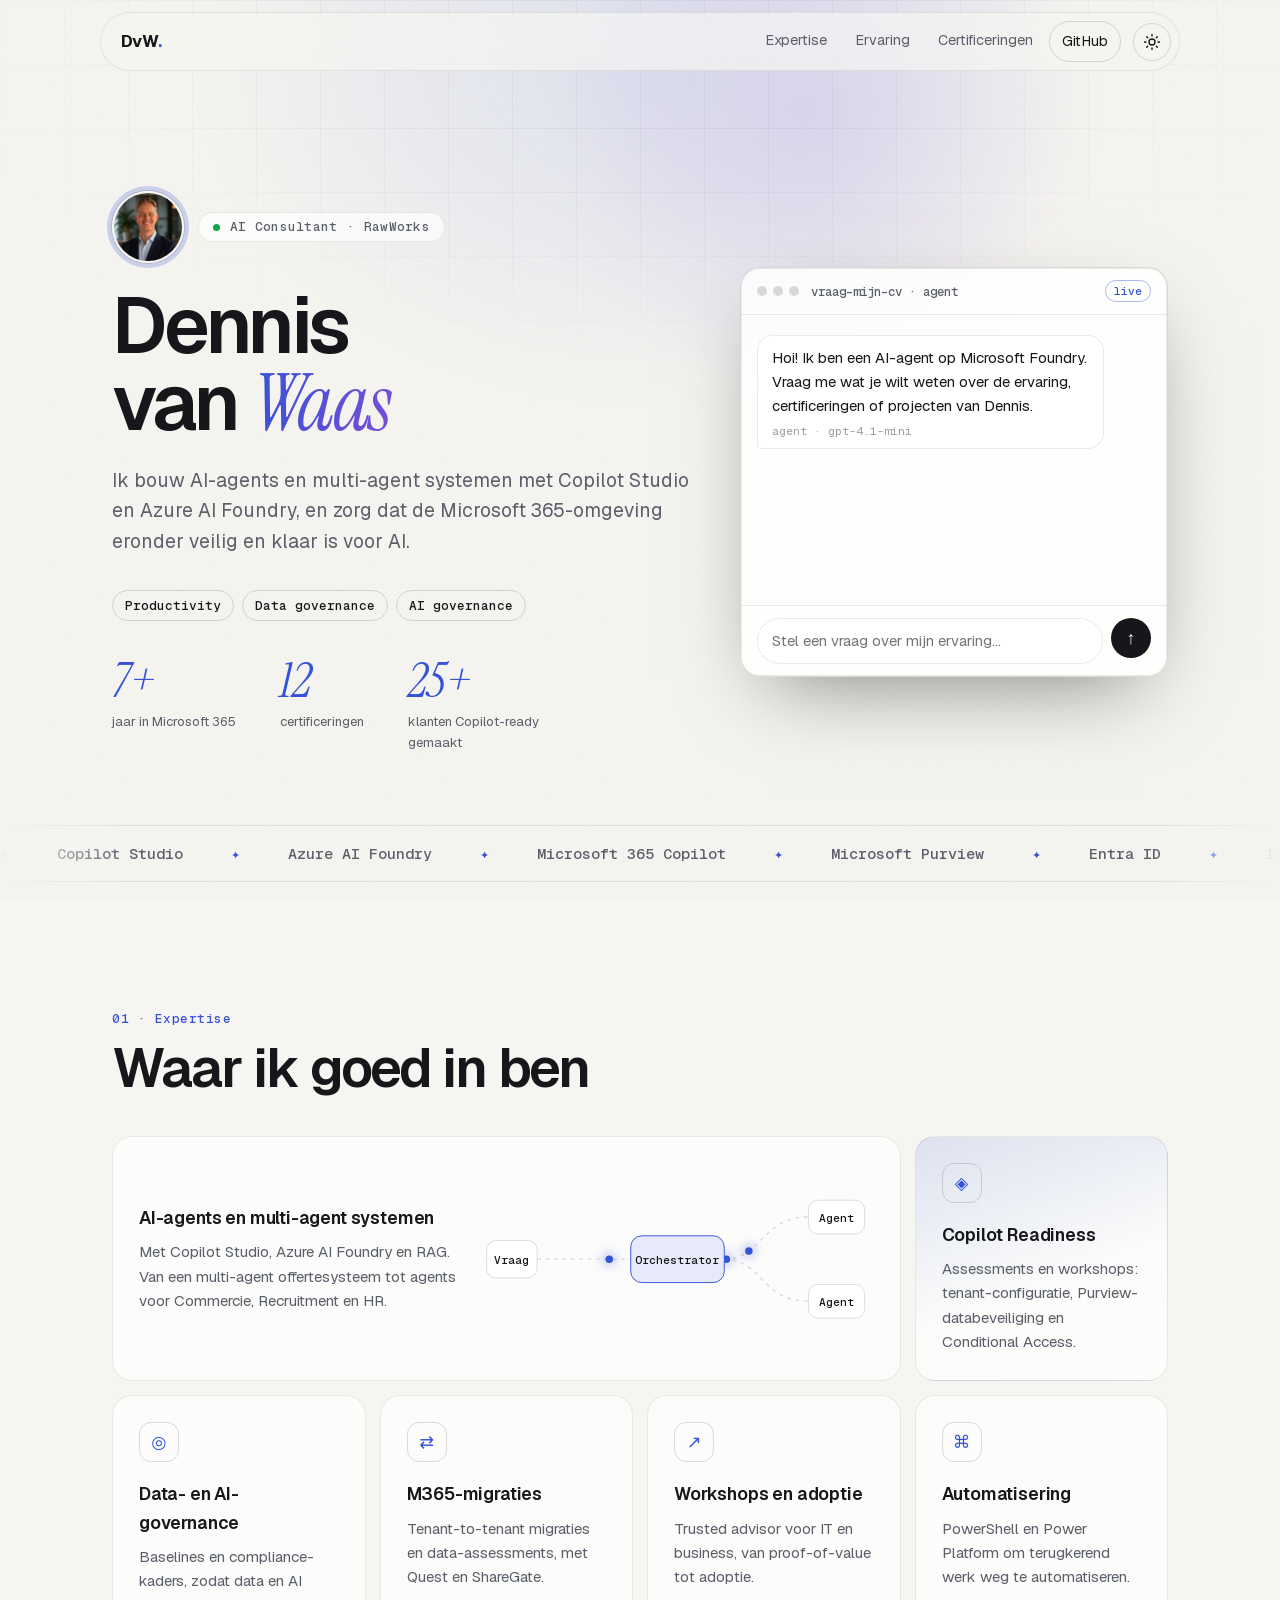
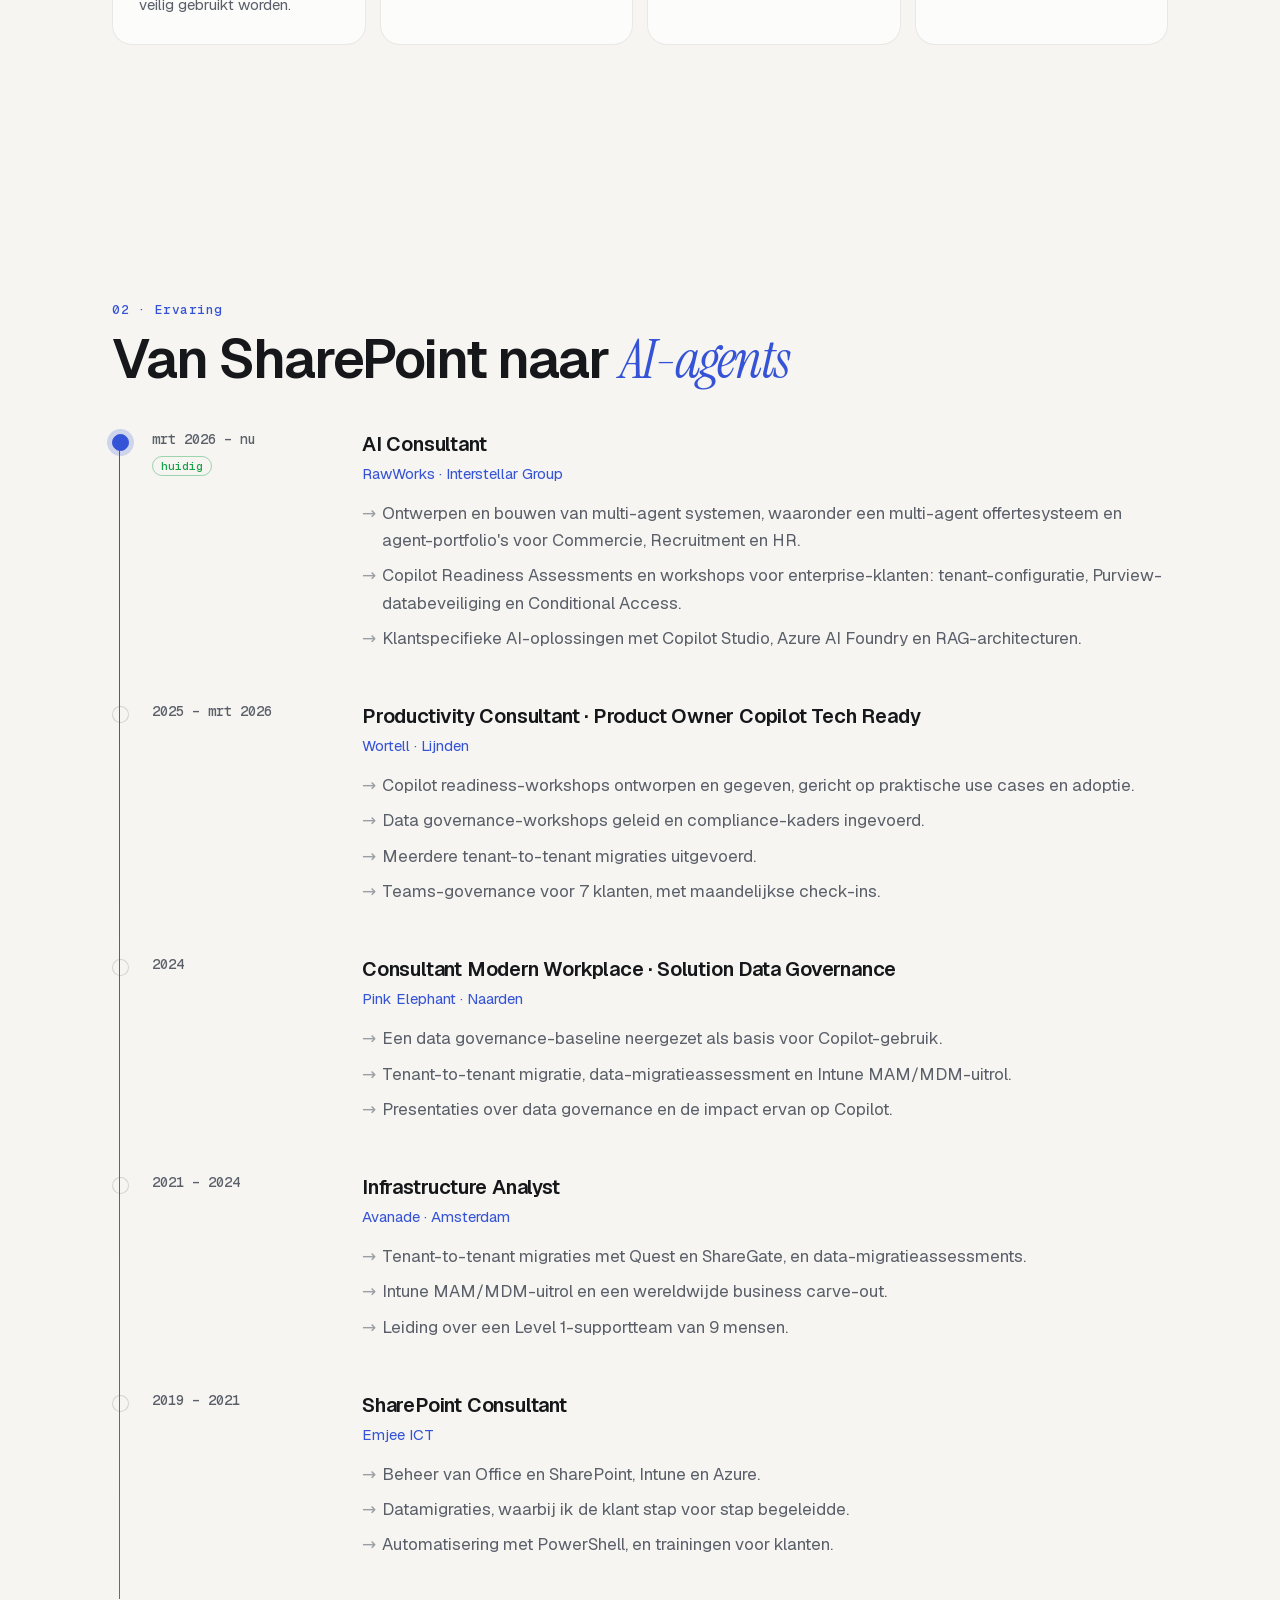
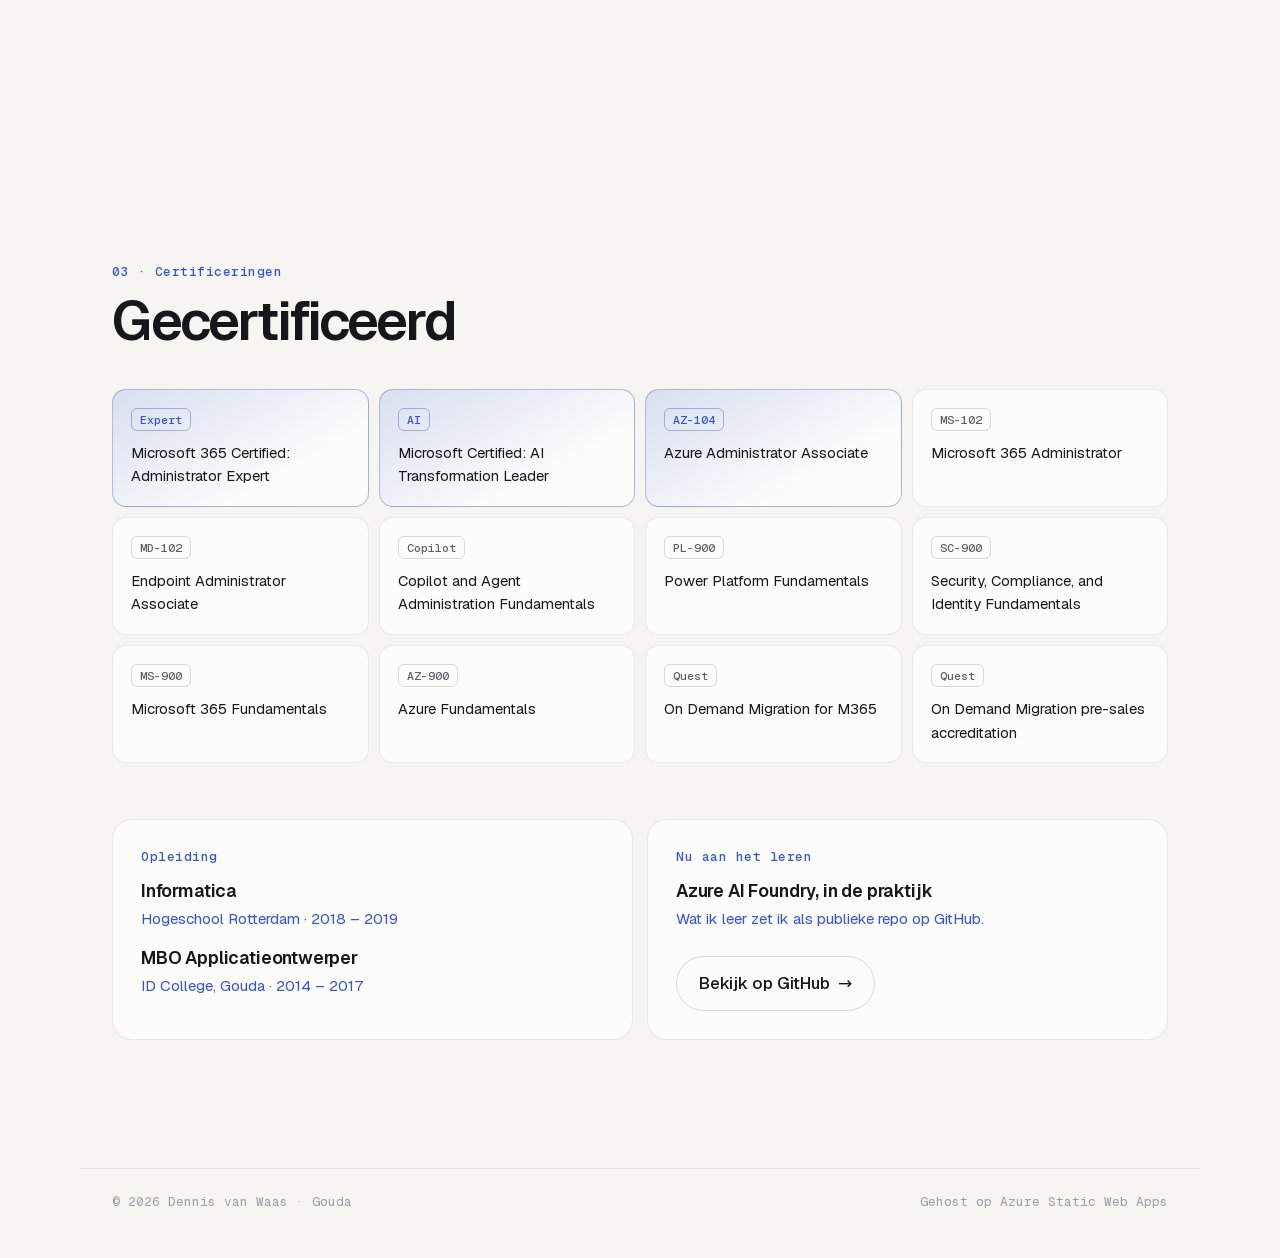
==== src/index.html @ e6e88883 "Live chat met de CV-agent in de hero" ====
<!doctype html>
<html lang="nl">
<head>
  <meta charset="utf-8">
  <meta name="viewport" content="width=device-width, initial-scale=1">
  <title>Dennis van Waas · AI Consultant</title>
  <meta name="description" content="Dennis van Waas, AI Consultant. Copilot Studio, Azure AI Foundry, Microsoft 365, data- en AI-governance.">
  <meta name="theme-color" content="#0b0c0f">
  <link rel="preload" href="fonts/Geist-normal-300-700.woff2" as="font" type="font/woff2" crossorigin>
  <link rel="stylesheet" href="fonts.css">
  <link rel="stylesheet" href="styles.css">
  <script>
    try { const t = localStorage.getItem('theme'); if (t) document.documentElement.dataset.theme = t; } catch (e) {}
  </script>
</head>
<body>
  <div class="bg" aria-hidden="true"><div class="glow"></div><div class="gridlines"></div><div class="noise"></div></div>

  <header class="nav">
    <a class="mark" href="#top" aria-label="Naar boven">DvW<span>.</span></a>
    <nav>
      <a href="#expertise">Expertise</a>
      <a href="#ervaring">Ervaring</a>
      <a href="#certificeringen">Certificeringen</a>
      <a href="https://github.com/Dennisvw85" class="nav-cta">GitHub</a>
    </nav>
    <button class="theme" type="button" aria-label="Wissel licht en donker">
      <svg class="sun" viewBox="0 0 24 24" aria-hidden="true"><circle cx="12" cy="12" r="4"/><path d="M12 2v2M12 20v2M4.9 4.9l1.4 1.4M17.7 17.7l1.4 1.4M2 12h2M20 12h2M4.9 19.1l1.4-1.4M17.7 6.3l1.4-1.4"/></svg>
      <svg class="moon" viewBox="0 0 24 24" aria-hidden="true"><path d="M20 14.5A8 8 0 0 1 9.5 4a8 8 0 1 0 10.5 10.5z"/></svg>
    </button>
  </header>

  <main id="top">
    <!-- HERO -->
    <section class="hero wrap">
      <div class="hero-text">
        <div class="id">
          <img class="avatar" src="foto.jpg" alt="Dennis van Waas" width="72" height="72">
          <p class="eyebrow"><span class="dot"></span> AI Consultant<span class="long"> · RawWorks</span></p>
        </div>
        <h1>Dennis<br>van <em>Waas</em></h1>
        <p class="lead">Ik bouw AI-agents en multi-agent systemen met Copilot Studio en Azure AI Foundry, en zorg dat de Microsoft 365-omgeving eronder veilig en klaar is voor AI.</p>
        <ul class="roles">
          <li>Productivity</li><li>Data governance</li><li>AI governance</li>
        </ul>
        <div class="stats">
          <div><strong>7+</strong><span>jaar in Microsoft 365</span></div>
          <div><strong>12</strong><span>certificeringen</span></div>
          <div><strong>25+</strong><span>klanten Copilot-ready gemaakt</span></div>
        </div>
      </div>

      <div class="chat" aria-label="Voorbeeld van een gesprek met een CV-agent">
        <div class="chat-head">
          <span class="lights"><i></i><i></i><i></i></span>
          <span class="chat-title">vraag-mijn-cv · agent</span>
          <span class="badge">live</span>
        </div>
        <div class="chat-body" id="chat" aria-live="polite"></div>
        <form class="chat-form" id="chat-form" autocomplete="off">
          <input id="chat-input" type="text" maxlength="500" placeholder="Stel een vraag over mijn ervaring…" aria-label="Je vraag" required />
          <button type="submit" aria-label="Verstuur">↑</button>
        </form>
      </div>
    </section>

    <!-- MARQUEE -->
    <div class="marquee" aria-label="Technologie">
      <div class="track">
        <span>Copilot Studio</span><span>Azure AI Foundry</span><span>Microsoft 365 Copilot</span><span>Microsoft Purview</span><span>Entra ID</span><span>Intune</span><span>SharePoint</span><span>Power Platform</span><span>PowerShell</span>
        <span aria-hidden="true">Copilot Studio</span><span aria-hidden="true">Azure AI Foundry</span><span aria-hidden="true">Microsoft 365 Copilot</span><span aria-hidden="true">Microsoft Purview</span><span aria-hidden="true">Entra ID</span><span aria-hidden="true">Intune</span><span aria-hidden="true">SharePoint</span><span aria-hidden="true">Power Platform</span><span aria-hidden="true">PowerShell</span>
      </div>
    </div>

    <!-- EXPERTISE -->
    <section id="expertise" class="wrap section">
      <p class="label reveal">01 · Expertise</p>
      <h2 class="reveal">Waar ik goed in ben</h2>

      <div class="bento">
        <article class="tile t-flow reveal">
          <div class="tile-text">
            <h3>AI-agents en multi-agent systemen</h3>
            <p>Met Copilot Studio, Azure AI Foundry en RAG. Van een multi-agent offertesysteem tot agents voor Commercie, Recruitment en HR.</p>
          </div>
          <svg class="flow" viewBox="0 0 420 150" aria-hidden="true">
            <path class="wire" d="M60 75 H160"/><path class="wire" d="M260 75 C300 75 300 30 350 30"/><path class="wire" d="M260 75 C300 75 300 120 350 120"/>
            <circle class="pulse" r="4"><animateMotion dur="2.4s" repeatCount="indefinite" path="M60 75 H160"/></circle>
            <circle class="pulse" r="4"><animateMotion dur="2.4s" begin="1.2s" repeatCount="indefinite" path="M260 75 C300 75 300 30 350 30"/></circle>
            <circle class="pulse" r="4"><animateMotion dur="2.4s" begin="1.8s" repeatCount="indefinite" path="M260 75 C300 75 300 120 350 120"/></circle>
            <g class="node"><rect x="6" y="55" width="54" height="40" rx="10"/><text x="33" y="80">Vraag</text></g>
            <g class="node main"><rect x="160" y="50" width="100" height="50" rx="12"/><text x="210" y="80">Orchestrator</text></g>
            <g class="node"><rect x="350" y="12" width="60" height="36" rx="10"/><text x="380" y="35">Agent</text></g>
            <g class="node"><rect x="350" y="102" width="60" height="36" rx="10"/><text x="380" y="125">Agent</text></g>
          </svg>
        </article>

        <article class="tile t-foundry reveal">
          <span class="icon" aria-hidden="true">◈</span>
          <h3>Copilot Readiness</h3>
          <p>Assessments en workshops: tenant-configuratie, Purview-databeveiliging en Conditional Access.</p>
        </article>

        <article class="tile reveal">
          <span class="icon" aria-hidden="true">◎</span>
          <h3>Data- en AI-governance</h3>
          <p>Baselines en compliance-kaders, zodat data en AI veilig gebruikt worden.</p>
        </article>

        <article class="tile reveal">
          <span class="icon" aria-hidden="true">⇄</span>
          <h3>M365-migraties</h3>
          <p>Tenant-to-tenant migraties en data-assessments, met Quest en ShareGate.</p>
        </article>

        <article class="tile reveal">
          <span class="icon" aria-hidden="true">↗</span>
          <h3>Workshops en adoptie</h3>
          <p>Trusted advisor voor IT en business, van proof-of-value tot adoptie.</p>
        </article>

        <article class="tile reveal">
          <span class="icon" aria-hidden="true">⌘</span>
          <h3>Automatisering</h3>
          <p>PowerShell en Power Platform om terugkerend werk weg te automatiseren.</p>
        </article>
      </div>
    </section>

    <!-- ERVARING -->
    <section id="ervaring" class="wrap section">
      <p class="label reveal">02 · Ervaring</p>
      <h2 class="reveal">Van SharePoint naar <em>AI-agents</em></h2>

      <ol class="timeline">
        <li class="job reveal">
          <div class="when"><span class="period">mrt 2026 – nu</span><span class="now">huidig</span></div>
          <div class="what">
            <h3>AI Consultant</h3>
            <p class="org">RawWorks · Interstellar Group</p>
            <ul>
              <li>Ontwerpen en bouwen van multi-agent systemen, waaronder een multi-agent offertesysteem en agent-portfolio's voor Commercie, Recruitment en HR.</li>
              <li>Copilot Readiness Assessments en workshops voor enterprise-klanten: tenant-configuratie, Purview-databeveiliging en Conditional Access.</li>
              <li>Klantspecifieke AI-oplossingen met Copilot Studio, Azure AI Foundry en RAG-architecturen.</li>
            </ul>
          </div>
        </li>
        <li class="job reveal">
          <div class="when"><span class="period">2025 – mrt 2026</span></div>
          <div class="what">
            <h3>Productivity Consultant · Product Owner Copilot Tech Ready</h3>
            <p class="org">Wortell · Lijnden</p>
            <ul>
              <li>Copilot readiness-workshops ontworpen en gegeven, gericht op praktische use cases en adoptie.</li>
              <li>Data governance-workshops geleid en compliance-kaders ingevoerd.</li>
              <li>Meerdere tenant-to-tenant migraties uitgevoerd.</li>
              <li>Teams-governance voor 7 klanten, met maandelijkse check-ins.</li>
            </ul>
          </div>
        </li>
        <li class="job reveal">
          <div class="when"><span class="period">2024</span></div>
          <div class="what">
            <h3>Consultant Modern Workplace · Solution Data Governance</h3>
            <p class="org">Pink Elephant · Naarden</p>
            <ul>
              <li>Een data governance-baseline neergezet als basis voor Copilot-gebruik.</li>
              <li>Tenant-to-tenant migratie, data-migratieassessment en Intune MAM/MDM-uitrol.</li>
              <li>Presentaties over data governance en de impact ervan op Copilot.</li>
            </ul>
          </div>
        </li>
        <li class="job reveal">
          <div class="when"><span class="period">2021 – 2024</span></div>
          <div class="what">
            <h3>Infrastructure Analyst</h3>
            <p class="org">Avanade · Amsterdam</p>
            <ul>
              <li>Tenant-to-tenant migraties met Quest en ShareGate, en data-migratieassessments.</li>
              <li>Intune MAM/MDM-uitrol en een wereldwijde business carve-out.</li>
              <li>Leiding over een Level 1-supportteam van 9 mensen.</li>
            </ul>
          </div>
        </li>
        <li class="job reveal">
          <div class="when"><span class="period">2019 – 2021</span></div>
          <div class="what">
            <h3>SharePoint Consultant</h3>
            <p class="org">Emjee ICT</p>
            <ul>
              <li>Beheer van Office en SharePoint, Intune en Azure.</li>
              <li>Datamigraties, waarbij ik de klant stap voor stap begeleidde.</li>
              <li>Automatisering met PowerShell, en trainingen voor klanten.</li>
            </ul>
          </div>
        </li>
      </ol>
    </section>

    <!-- CERTIFICERINGEN + OPLEIDING -->
    <section id="certificeringen" class="wrap section">
      <p class="label reveal">03 · Certificeringen</p>
      <h2 class="reveal">Gecertificeerd</h2>

      <div class="certs">
        <div class="cert featured reveal"><span class="code">Expert</span><span>Microsoft 365 Certified: Administrator Expert</span></div>
        <div class="cert featured reveal"><span class="code">AI</span><span>Microsoft Certified: AI Transformation Leader</span></div>
        <div class="cert featured reveal"><span class="code">AZ-104</span><span>Azure Administrator Associate</span></div>
        <div class="cert reveal"><span class="code">MS-102</span><span>Microsoft 365 Administrator</span></div>
        <div class="cert reveal"><span class="code">MD-102</span><span>Endpoint Administrator Associate</span></div>
        <div class="cert reveal"><span class="code">Copilot</span><span>Copilot and Agent Administration Fundamentals</span></div>
        <div class="cert reveal"><span class="code">PL-900</span><span>Power Platform Fundamentals</span></div>
        <div class="cert reveal"><span class="code">SC-900</span><span>Security, Compliance, and Identity Fundamentals</span></div>
        <div class="cert reveal"><span class="code">MS-900</span><span>Microsoft 365 Fundamentals</span></div>
        <div class="cert reveal"><span class="code">AZ-900</span><span>Azure Fundamentals</span></div>
        <div class="cert reveal"><span class="code">Quest</span><span>On Demand Migration for M365</span></div>
        <div class="cert reveal"><span class="code">Quest</span><span>On Demand Migration pre-sales accreditation</span></div>
      </div>

      <div class="edu">
        <div class="reveal">
          <p class="label">Opleiding</p>
          <h3>Informatica</h3>
          <p class="org">Hogeschool Rotterdam · 2018 – 2019</p>
          <h3>MBO Applicatieontwerper</h3>
          <p class="org">ID College, Gouda · 2014 – 2017</p>
        </div>
        <div class="reveal">
          <p class="label">Nu aan het leren</p>
          <h3>Azure AI Foundry, in de praktijk</h3>
          <p class="org">Wat ik leer zet ik als publieke repo op GitHub.</p>
          <a class="btn ghost" href="https://github.com/Dennisvw85">Bekijk op GitHub <span aria-hidden="true">→</span></a>
        </div>
      </div>
    </section>
  </main>

  <footer class="wrap footer">
    <span>© <span id="year">2026</span> Dennis van Waas · Gouda</span>
    <span>Gehost op Azure Static Web Apps</span>
  </footer>

  <script src="main.js" defer></script>
</body>
</html>
---- src/fonts.css ----
/* Zelf gehoste fonts (Google Fonts, SIL OFL), alleen de latin-subset. */
@font-face {
  font-family: 'Geist';
  font-style: normal;
  font-weight: 300 700;
  font-display: swap;
  src: url(fonts/Geist-normal-300-700.woff2) format('woff2');
  unicode-range: U+0000-00FF, U+0131, U+0152-0153, U+02BB-02BC, U+02C6, U+02DA, U+02DC, U+0304, U+0308, U+0329, U+2000-206F, U+20AC, U+2122, U+2191, U+2193, U+2212, U+2215, U+FEFF, U+FFFD;
}
@font-face {
  font-family: 'Geist Mono';
  font-style: normal;
  font-weight: 400 500;
  font-display: swap;
  src: url(fonts/GeistMono-normal-400-500.woff2) format('woff2');
  unicode-range: U+0000-00FF, U+0131, U+0152-0153, U+02BB-02BC, U+02C6, U+02DA, U+02DC, U+0304, U+0308, U+0329, U+2000-206F, U+20AC, U+2122, U+2191, U+2193, U+2212, U+2215, U+FEFF, U+FFFD;
}
@font-face {
  font-family: 'Instrument Serif';
  font-style: italic;
  font-weight: 400;
  font-display: swap;
  src: url(fonts/InstrumentSerif-italic-400.woff2) format('woff2');
  unicode-range: U+0000-00FF, U+0131, U+0152-0153, U+02BB-02BC, U+02C6, U+02DA, U+02DC, U+0304, U+0308, U+0329, U+2000-206F, U+20AC, U+2122, U+2191, U+2193, U+2212, U+2215, U+FEFF, U+FFFD;
}
@font-face {
  font-family: 'Instrument Serif';
  font-style: normal;
  font-weight: 400;
  font-display: swap;
  src: url(fonts/InstrumentSerif-normal-400.woff2) format('woff2');
  unicode-range: U+0000-00FF, U+0131, U+0152-0153, U+02BB-02BC, U+02C6, U+02DA, U+02DC, U+0304, U+0308, U+0329, U+2000-206F, U+20AC, U+2122, U+2191, U+2193, U+2212, U+2215, U+FEFF, U+FFFD;
}
---- src/styles.css ----
/* ---------- Tokens ---------- */
:root {
  --bg: #0b0c0f;
  --bg-2: #111318;
  --fg: #eef0f3;
  --muted: #9aa0ab;
  --faint: #5d636e;
  --line: rgba(255, 255, 255, .08);
  --line-2: rgba(255, 255, 255, .14);
  --card: rgba(255, 255, 255, .03);
  --accent: #7c9cff;
  --accent-2: #b48cff;
  --accent-ink: #0b0c0f;
  --glow: rgba(124, 156, 255, .18);
  --live: #4ade80;
  --radius: 20px;
  --serif: "Instrument Serif", Georgia, serif;
  --sans: "Geist", system-ui, -apple-system, "Segoe UI", sans-serif;
  --mono: "Geist Mono", ui-monospace, monospace;
  color-scheme: dark;
}
:root[data-theme="light"] {
  --bg: #f6f5f1;
  --bg-2: #ffffff;
  --fg: #16171a;
  --muted: #5a5f69;
  --faint: #9a9ea6;
  --line: rgba(0, 0, 0, .08);
  --line-2: rgba(0, 0, 0, .14);
  --card: rgba(255, 255, 255, .7);
  --accent: #3553d6;
  --accent-2: #7b4dd8;
  --accent-ink: #ffffff;
  --glow: rgba(53, 83, 214, .12);
  --live: #16a34a;
  color-scheme: light;
}
@media (prefers-color-scheme: light) {
  :root:not([data-theme="dark"]) {
    --bg: #f6f5f1; --bg-2: #ffffff; --fg: #16171a; --muted: #5a5f69; --faint: #9a9ea6;
    --line: rgba(0,0,0,.08); --line-2: rgba(0,0,0,.14); --card: rgba(255,255,255,.7);
    --accent: #3553d6; --accent-2: #7b4dd8; --accent-ink: #ffffff; --glow: rgba(53,83,214,.12);
    --live: #16a34a; color-scheme: light;
  }
}

/* ---------- Base ---------- */
* { box-sizing: border-box; }
html { scroll-behavior: smooth; scroll-padding-top: 90px; }
body {
  margin: 0;
  background: var(--bg);
  color: var(--fg);
  font: 400 17px/1.6 var(--sans);
  -webkit-font-smoothing: antialiased;
  overflow-x: hidden;
}
a { color: inherit; }
em { font-family: var(--serif); font-style: italic; font-weight: 400; color: var(--accent); }
.wrap { width: 100%; max-width: 1120px; margin: 0 auto; padding: 0 16px; }
@media (min-width: 720px) { .wrap { padding: 0 32px; } }
::selection { background: var(--accent); color: var(--accent-ink); }
:focus-visible { outline: 2px solid var(--accent); outline-offset: 3px; border-radius: 6px; }

/* ---------- Background ---------- */
.bg { position: fixed; inset: 0; z-index: -1; pointer-events: none; }
.glow {
  position: absolute; width: 900px; height: 700px; left: 50%; top: -300px; translate: -50% 0;
  background: radial-gradient(closest-side, var(--glow), transparent),
              radial-gradient(closest-side at 70% 60%, color-mix(in srgb, var(--accent-2) 14%, transparent), transparent);
  filter: blur(20px);
}
.gridlines {
  position: absolute; inset: 0;
  background-image: linear-gradient(var(--line) 1px, transparent 1px), linear-gradient(90deg, var(--line) 1px, transparent 1px);
  background-size: 64px 64px;
  mask-image: radial-gradient(ellipse 80% 55% at 50% 0%, #000 30%, transparent 75%);
  opacity: .55;
}
.noise {
  position: absolute; inset: 0; opacity: .05; mix-blend-mode: overlay;
  background-image: url("data:image/svg+xml,%3Csvg xmlns='http://www.w3.org/2000/svg' width='160' height='160'%3E%3Cfilter id='n'%3E%3CfeTurbulence type='fractalNoise' baseFrequency='.85' numOctaves='3' stitchTiles='stitch'/%3E%3C/filter%3E%3Crect width='100%25' height='100%25' filter='url(%23n)'/%3E%3C/svg%3E");
}

/* ---------- Nav ---------- */
.nav {
  position: sticky; top: 12px; z-index: 10;
  display: flex; align-items: center; gap: 12px;
  width: calc(100% - 32px); max-width: 1080px; margin: 12px auto 0;
  padding: 8px 8px 8px 20px;
  border: 1px solid var(--line); border-radius: 999px;
  background: color-mix(in srgb, var(--bg) 70%, transparent);
  backdrop-filter: blur(14px) saturate(140%); -webkit-backdrop-filter: blur(14px) saturate(140%);
}
.mark { font-weight: 700; letter-spacing: -.03em; text-decoration: none; font-size: 1.05rem; }
.mark span { color: var(--accent); }
.nav nav { display: flex; gap: 4px; margin-left: auto; }
.nav nav a { text-decoration: none; font-size: .9rem; color: var(--muted); padding: 8px 12px; border-radius: 999px; transition: color .2s, background .2s; }
.nav nav a:hover { color: var(--fg); background: var(--card); }
.nav nav .nav-cta { color: var(--fg); border: 1px solid var(--line-2); }
.theme {
  display: grid; place-items: center; width: 38px; height: 38px; border-radius: 50%;
  border: 1px solid var(--line-2); background: transparent; color: var(--fg); cursor: pointer;
}
.theme svg { width: 18px; height: 18px; fill: none; stroke: currentColor; stroke-width: 1.8; stroke-linecap: round; }
.theme .sun { display: none; }
:root[data-theme="light"] .theme .sun { display: block; }
:root[data-theme="light"] .theme .moon { display: none; }
@media (prefers-color-scheme: light) {
  :root:not([data-theme="dark"]) .theme .sun { display: block; }
  :root:not([data-theme="dark"]) .theme .moon { display: none; }
}
@media (max-width: 640px) {
  .nav nav a:not(.nav-cta) { display: none; }
}

/* ---------- Hero ---------- */
.hero {
  display: grid; gap: 48px; align-items: center;
  padding-top: clamp(56px, 10vw, 120px); padding-bottom: 72px;
}
@media (min-width: 960px) { .hero { grid-template-columns: 1.15fr .85fr; } }
.eyebrow {
  display: inline-flex; align-items: center; gap: 10px; margin: 0 0 24px;
  font: 500 .8rem/1 var(--mono); color: var(--muted); letter-spacing: .02em;
  padding: 8px 14px; border: 1px solid var(--line); border-radius: 999px; background: var(--card);
  max-width: 100%;
}
@media (max-width: 480px) { .eyebrow .long { display: none; } }
.dot { width: 7px; height: 7px; border-radius: 50%; background: var(--live); box-shadow: 0 0 0 0 var(--live); animation: ping 2s infinite; }
@keyframes ping { 70% { box-shadow: 0 0 0 7px transparent; } 100% { box-shadow: 0 0 0 0 transparent; } }
h1 {
  font-size: clamp(2.4rem, 6.4vw, 4.9rem); line-height: .98; letter-spacing: -.045em;
  font-weight: 600; margin: 0 0 24px;
}
.nowrap { white-space: nowrap; }
h1 em { letter-spacing: -.02em; padding-right: .05em;
  background: linear-gradient(100deg, var(--accent), var(--accent-2)); -webkit-background-clip: text; background-clip: text; color: transparent; }
.lead { font-size: clamp(1.05rem, 1.6vw, 1.2rem); color: var(--muted); max-width: 46ch; margin: 0 0 32px; }
.ctas { display: flex; flex-wrap: wrap; gap: 12px; }
.btn {
  display: inline-flex; align-items: center; gap: 8px; padding: 13px 22px; border-radius: 999px;
  font-weight: 500; text-decoration: none; transition: transform .2s, background .2s, border-color .2s;
}
.btn span { transition: transform .2s; }
.btn:hover span { transform: translateX(3px); }
.btn.primary { background: var(--fg); color: var(--bg); }
.btn.primary:hover { transform: translateY(-1px); }
.btn.ghost { border: 1px solid var(--line-2); }
.btn.ghost:hover { border-color: var(--fg); }
.btn.big { padding: 16px 28px; font-size: 1.05rem; }

/* Chat mock */
.chat {
  border: 1px solid var(--line-2); border-radius: var(--radius); overflow: hidden;
  background: color-mix(in srgb, var(--bg-2) 85%, transparent);
  box-shadow: 0 30px 80px -30px rgba(0,0,0,.5), 0 0 0 1px var(--line) inset;
  backdrop-filter: blur(10px);
}
.chat-head { display: flex; align-items: center; gap: 12px; padding: 12px 16px; border-bottom: 1px solid var(--line); }
.lights { display: flex; gap: 6px; }
.lights i { width: 10px; height: 10px; border-radius: 50%; background: var(--line-2); }
.chat-title { font: 500 .78rem var(--mono); color: var(--muted); }
.badge { margin-left: auto; font: 500 .7rem var(--mono); color: var(--accent); border: 1px solid color-mix(in srgb, var(--accent) 40%, transparent); padding: 3px 8px; border-radius: 999px; }
.chat-body { padding: 20px 16px; min-height: 290px; display: flex; flex-direction: column; gap: 12px; font-size: .93rem; }
.msg { max-width: 88%; padding: 10px 14px; border-radius: 16px; animation: pop .35s ease both; }
.msg.user { align-self: flex-end; background: var(--fg); color: var(--bg); border-bottom-right-radius: 4px; }
.msg.bot { align-self: flex-start; background: var(--card); border: 1px solid var(--line); border-bottom-left-radius: 4px; }
.msg.bot .src { display: block; margin-top: 6px; font: 400 .72rem var(--mono); color: var(--faint); }
.chat-body { max-height: 420px; overflow-y: auto; }
.msg { white-space: pre-wrap; }
.chat-form { display: flex; gap: 8px; padding: 12px 16px; border-top: 1px solid var(--line); }
.chat-form input { flex: 1; min-width: 0; padding: 10px 14px; border-radius: 999px; border: 1px solid var(--line); background: var(--card); color: var(--fg); font: inherit; font-size: .93rem; }
.chat-form input:focus { outline: 2px solid var(--fg); outline-offset: 1px; }
.chat-form button { width: 40px; height: 40px; border-radius: 50%; border: 0; background: var(--fg); color: var(--bg); font-size: 1.1rem; cursor: pointer; }
.chat-form button:disabled, .chat-form input:disabled { opacity: .5; }
.typing { display: inline-flex; gap: 4px; }
.typing i { width: 6px; height: 6px; border-radius: 50%; background: var(--muted); animation: blink 1s infinite; }
.typing i:nth-child(2) { animation-delay: .15s; } .typing i:nth-child(3) { animation-delay: .3s; }
@keyframes blink { 50% { opacity: .25; } }
@keyframes pop { from { opacity: 0; transform: translateY(6px) scale(.98); } }

/* ---------- Marquee ---------- */
.marquee {
  border-block: 1px solid var(--line); overflow: hidden; padding: 18px 0;
  mask-image: linear-gradient(90deg, transparent, #000 10%, #000 90%, transparent);
}
.track { display: flex; gap: 48px; width: max-content; animation: scroll 40s linear infinite; }
.track span { font: 500 .95rem var(--mono); color: var(--muted); white-space: nowrap; }
.track span::before { content: "✦"; color: var(--accent); margin-right: 48px; font-size: .7rem; }
@keyframes scroll { to { transform: translateX(-50%); } }

/* ---------- Sections ---------- */
.section { padding-block: clamp(72px, 11vw, 128px); }
.label { font: 500 .8rem var(--mono); color: var(--accent); margin: 0 0 12px; letter-spacing: .04em; }
h2 { font-size: clamp(2rem, 4.8vw, 3.4rem); line-height: 1.05; letter-spacing: -.035em; font-weight: 600; margin: 0 0 40px; }
h3 { font-size: 1.1rem; letter-spacing: -.01em; margin: 0 0 8px; font-weight: 600; }
.sub { color: var(--muted); margin: -24px 0 40px; max-width: 52ch; }

/* ---------- Bento ---------- */
.bento { display: grid; gap: 14px; grid-template-columns: 1fr; }
@media (min-width: 720px) {
  .bento { grid-template-columns: repeat(2, 1fr); }
  .t-flow { grid-column: span 2; }
}
@media (min-width: 1000px) {
  .bento { grid-template-columns: repeat(4, 1fr); grid-auto-rows: minmax(190px, auto); }
  .t-flow { grid-column: span 3; }
}
.tile {
  position: relative; overflow: hidden;
  padding: 26px; border-radius: var(--radius);
  border: 1px solid var(--line); background: var(--card);
  transition: border-color .3s, transform .3s;
}
.tile::before {
  content: ""; position: absolute; inset: 0; pointer-events: none; opacity: 0; transition: opacity .3s;
  background: radial-gradient(360px circle at var(--mx, 50%) var(--my, 50%), var(--glow), transparent 60%);
}
.tile:hover { border-color: var(--line-2); }
.tile:hover::before { opacity: 1; }
.tile p { margin: 0; color: var(--muted); font-size: .95rem; }
.icon { display: inline-grid; place-items: center; width: 40px; height: 40px; margin-bottom: 18px; border-radius: 12px; border: 1px solid var(--line-2); color: var(--accent); font-size: 1.1rem; }
.t-foundry { background: linear-gradient(160deg, color-mix(in srgb, var(--accent) 12%, transparent), var(--card) 60%); }
.t-flow { display: grid; gap: 20px; align-items: center; }
@media (min-width: 720px) { .t-flow { grid-template-columns: .9fr 1.1fr; } }
.flow { width: 100%; height: auto; }
.flow .wire { fill: none; stroke: var(--line-2); stroke-width: 1.5; stroke-dasharray: 4 5; }
.flow .pulse { fill: var(--accent); filter: drop-shadow(0 0 6px var(--accent)); }
.flow .node rect { fill: var(--bg-2); stroke: var(--line-2); }
.flow .node.main rect { stroke: var(--accent); fill: color-mix(in srgb, var(--accent) 12%, var(--bg-2)); }
.flow .node text { fill: var(--fg); font: 500 12px var(--mono); text-anchor: middle; }

/* ---------- Steps ---------- */
.steps { list-style: none; margin: 0; padding: 0; display: grid; gap: 0; counter-reset: s; }
.steps li {
  display: grid; grid-template-columns: 72px 1fr; gap: 16px; padding: 28px 0;
  border-top: 1px solid var(--line);
}
.steps li:last-child { border-bottom: 1px solid var(--line); }
@media (min-width: 720px) { .steps li { grid-template-columns: 140px 1fr 1fr; } .steps li div { display: contents; } }
.num { font: 400 clamp(2rem, 4vw, 2.8rem)/1 var(--serif); font-style: italic; color: var(--accent); }
.steps h3 { font-size: 1.3rem; margin-top: 4px; }
.steps p { margin: 0; color: var(--muted); }

/* ---------- Projects ---------- */
.projects { display: grid; gap: 14px; grid-template-columns: repeat(auto-fit, minmax(260px, 1fr)); }
.project {
  display: flex; flex-direction: column; gap: 6px; padding: 24px; border-radius: var(--radius);
  border: 1px solid var(--line); background: var(--card); text-decoration: none;
  transition: transform .3s, border-color .3s;
}
.project:hover { transform: translateY(-3px); border-color: var(--line-2); }
.project h3 { font-family: var(--mono); font-size: 1rem; font-weight: 500; }
.project p { margin: 0 0 12px; color: var(--muted); font-size: .95rem; flex: 1; }
.tags { font: 400 .78rem var(--mono); color: var(--faint); }
.status { align-self: flex-start; font: 500 .7rem var(--mono); padding: 3px 9px; border-radius: 999px; margin-bottom: 10px; border: 1px solid var(--line-2); color: var(--muted); }
.status.live { color: var(--live); border-color: color-mix(in srgb, var(--live) 40%, transparent); }

/* ---------- Contact ---------- */
.contact {
  text-align: center; margin-block: 40px 80px; border-radius: 32px; border: 1px solid var(--line);
  background:
    radial-gradient(600px 240px at 50% 0%, var(--glow), transparent 70%),
    var(--card);
  padding-inline: 24px;
}
.contact h2 { margin-bottom: 12px; }
.contact p { color: var(--muted); margin: 0 0 32px; }

/* ---------- Footer ---------- */
.footer { display: flex; flex-wrap: wrap; justify-content: space-between; gap: 8px; padding-block: 24px 48px; color: var(--faint); font: 400 .8rem var(--mono); border-top: 1px solid var(--line); }

/* ---------- Scroll-driven reveal (progressive enhancement) ---------- */
@supports (animation-timeline: view()) {
  @media (prefers-reduced-motion: no-preference) {
    .reveal {
      animation: reveal linear both;
      animation-timeline: view();
      animation-range: entry 0% entry 55%;
    }
    @keyframes reveal { from { opacity: 0; transform: translateY(28px); filter: blur(4px); } }
  }
}

/* ---------- Theme switch transition ---------- */
::view-transition-old(root), ::view-transition-new(root) { animation: none; mix-blend-mode: normal; }
::view-transition-new(root) { clip-path: circle(0 at var(--vx, 100%) var(--vy, 0)); animation: wipe .6s ease-out forwards; }
@keyframes wipe { to { clip-path: circle(150% at var(--vx, 100%) var(--vy, 0)); } }

/* ---------- Reduced motion ---------- */
@media (prefers-reduced-motion: reduce) {
  *, *::before, *::after { animation-duration: .01ms !important; animation-iteration-count: 1 !important; transition: none !important; scroll-behavior: auto !important; }
  .track { animation: none; }
}

/* ---------- CV: hero ---------- */
.id { display: flex; align-items: center; gap: 14px; margin-bottom: 24px; flex-wrap: wrap; }
.id .eyebrow { margin: 0; }
.avatar {
  width: 72px; height: 72px; border-radius: 50%; object-fit: cover;
  border: 2px solid var(--bg); box-shadow: 0 0 0 1px var(--line-2), 0 0 0 5px color-mix(in srgb, var(--accent) 22%, transparent);
}
.roles { list-style: none; display: flex; flex-wrap: wrap; gap: 8px; padding: 0; margin: 0 0 36px; }
.roles li { font: 500 .8rem var(--mono); color: var(--fg); padding: 6px 12px; border-radius: 999px; border: 1px solid var(--line-2); }
.stats { display: grid; grid-template-columns: repeat(3, auto); justify-content: start; gap: 12px clamp(20px, 4vw, 44px); }
.stats div { display: flex; flex-direction: column; }
.stats strong { font: 400 clamp(2.2rem, 4.5vw, 3rem)/1 var(--serif); font-style: italic; color: var(--accent); }
.stats span { font-size: .82rem; color: var(--muted); margin-top: 6px; max-width: 16ch; }
@media (max-width: 480px) { .stats { grid-template-columns: repeat(3, 1fr); } }

/* ---------- CV: timeline ---------- */
.timeline { list-style: none; margin: 0; padding: 0; position: relative; }
.timeline::before {
  content: ""; position: absolute; left: 7px; top: 8px; bottom: 8px; width: 1px; background: var(--line-2);
}
@supports (animation-timeline: view()) {
  @media (prefers-reduced-motion: no-preference) {
    .timeline::after {
      content: ""; position: absolute; left: 7px; top: 8px; bottom: 8px; width: 1px;
      background: linear-gradient(var(--accent), var(--accent-2)); transform-origin: top;
      animation: grow linear both; animation-timeline: view(); animation-range: entry 20% cover 70%;
    }
    @keyframes grow { from { transform: scaleY(0); } }
  }
}
.job { position: relative; display: grid; gap: 8px 40px; padding: 0 0 48px 40px; }
.job::before {
  content: ""; position: absolute; left: 0; top: 6px; width: 15px; height: 15px; border-radius: 50%;
  background: var(--bg); border: 1px solid var(--line-2); z-index: 1;
}
.job:first-child::before { border-color: var(--accent); background: var(--accent); box-shadow: 0 0 0 5px color-mix(in srgb, var(--accent) 20%, transparent); }
@media (min-width: 820px) { .job { grid-template-columns: 170px 1fr; } }
.when { display: flex; flex-direction: column; gap: 8px; align-items: flex-start; }
.period { font: 500 .85rem var(--mono); color: var(--muted); padding-top: 2px; }
.now { font: 500 .7rem var(--mono); color: var(--live); border: 1px solid color-mix(in srgb, var(--live) 40%, transparent); padding: 2px 8px; border-radius: 999px; }
.what h3 { font-size: 1.25rem; margin: 0 0 2px; }
.org { color: var(--accent); font-size: .95rem; margin: 0 0 14px; }
.what ul { margin: 0; padding: 0; list-style: none; display: grid; gap: 8px; }
.what li { position: relative; padding-left: 20px; color: var(--muted); }
.what li::before { content: "→"; position: absolute; left: 0; color: var(--faint); }

/* ---------- CV: certs + education ---------- */
.certs { display: grid; gap: 10px; grid-template-columns: repeat(auto-fill, minmax(250px, 1fr)); }
.cert {
  display: flex; flex-direction: column; gap: 10px; padding: 18px; border-radius: 14px;
  border: 1px solid var(--line); background: var(--card); font-size: .92rem; transition: border-color .3s, transform .3s;
}
.cert:hover { border-color: var(--line-2); transform: translateY(-2px); }
.cert .code { align-self: flex-start; font: 500 .72rem var(--mono); color: var(--muted); border: 1px solid var(--line-2); padding: 3px 8px; border-radius: 6px; }
.cert.featured { background: linear-gradient(150deg, color-mix(in srgb, var(--accent) 14%, transparent), var(--card) 70%); border-color: color-mix(in srgb, var(--accent) 30%, var(--line)); }
.cert.featured .code { color: var(--accent); border-color: color-mix(in srgb, var(--accent) 40%, transparent); }
.edu { display: grid; gap: 14px; margin-top: 56px; }
@media (min-width: 820px) { .edu { grid-template-columns: 1fr 1fr; } }
.edu > div { padding: 28px; border-radius: var(--radius); border: 1px solid var(--line); background: var(--card); }
.edu h3 { margin: 12px 0 2px; }
.edu .org { margin-bottom: 8px; }
.edu .btn { margin-top: 16px; }
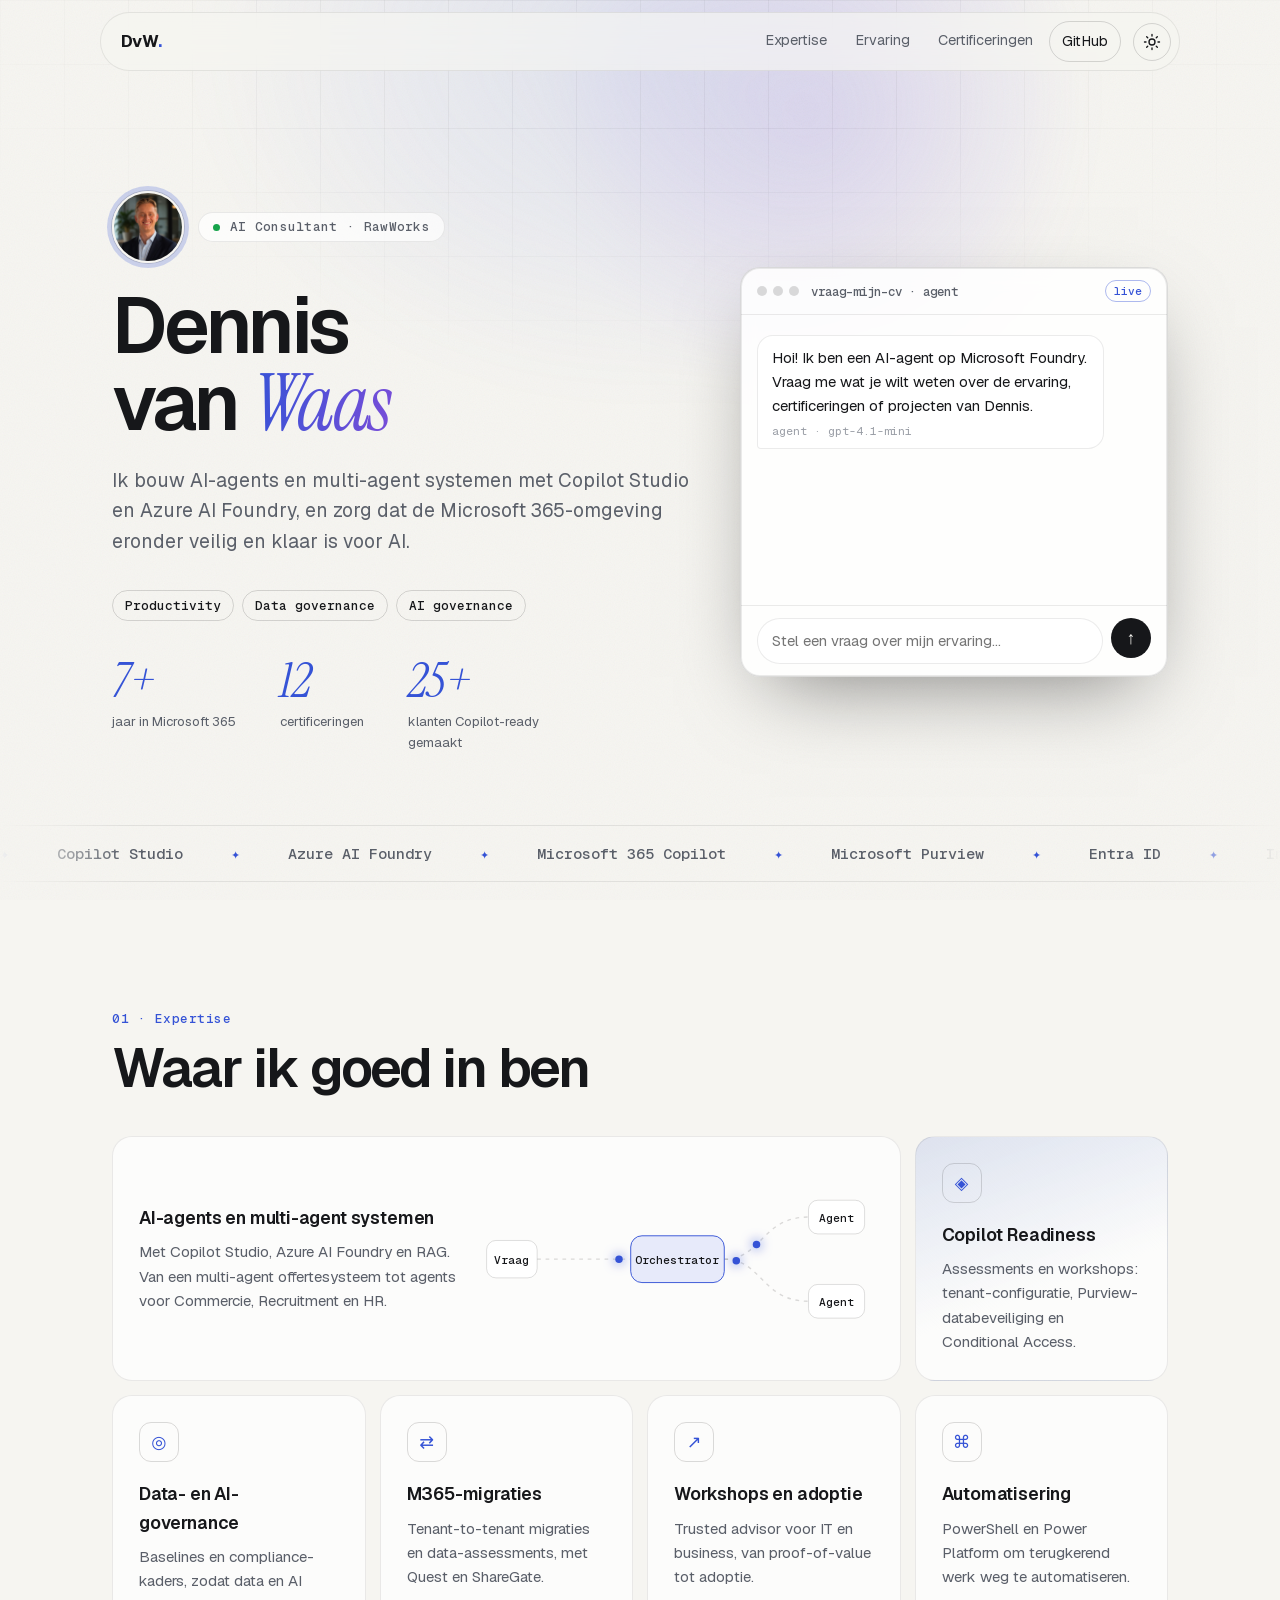
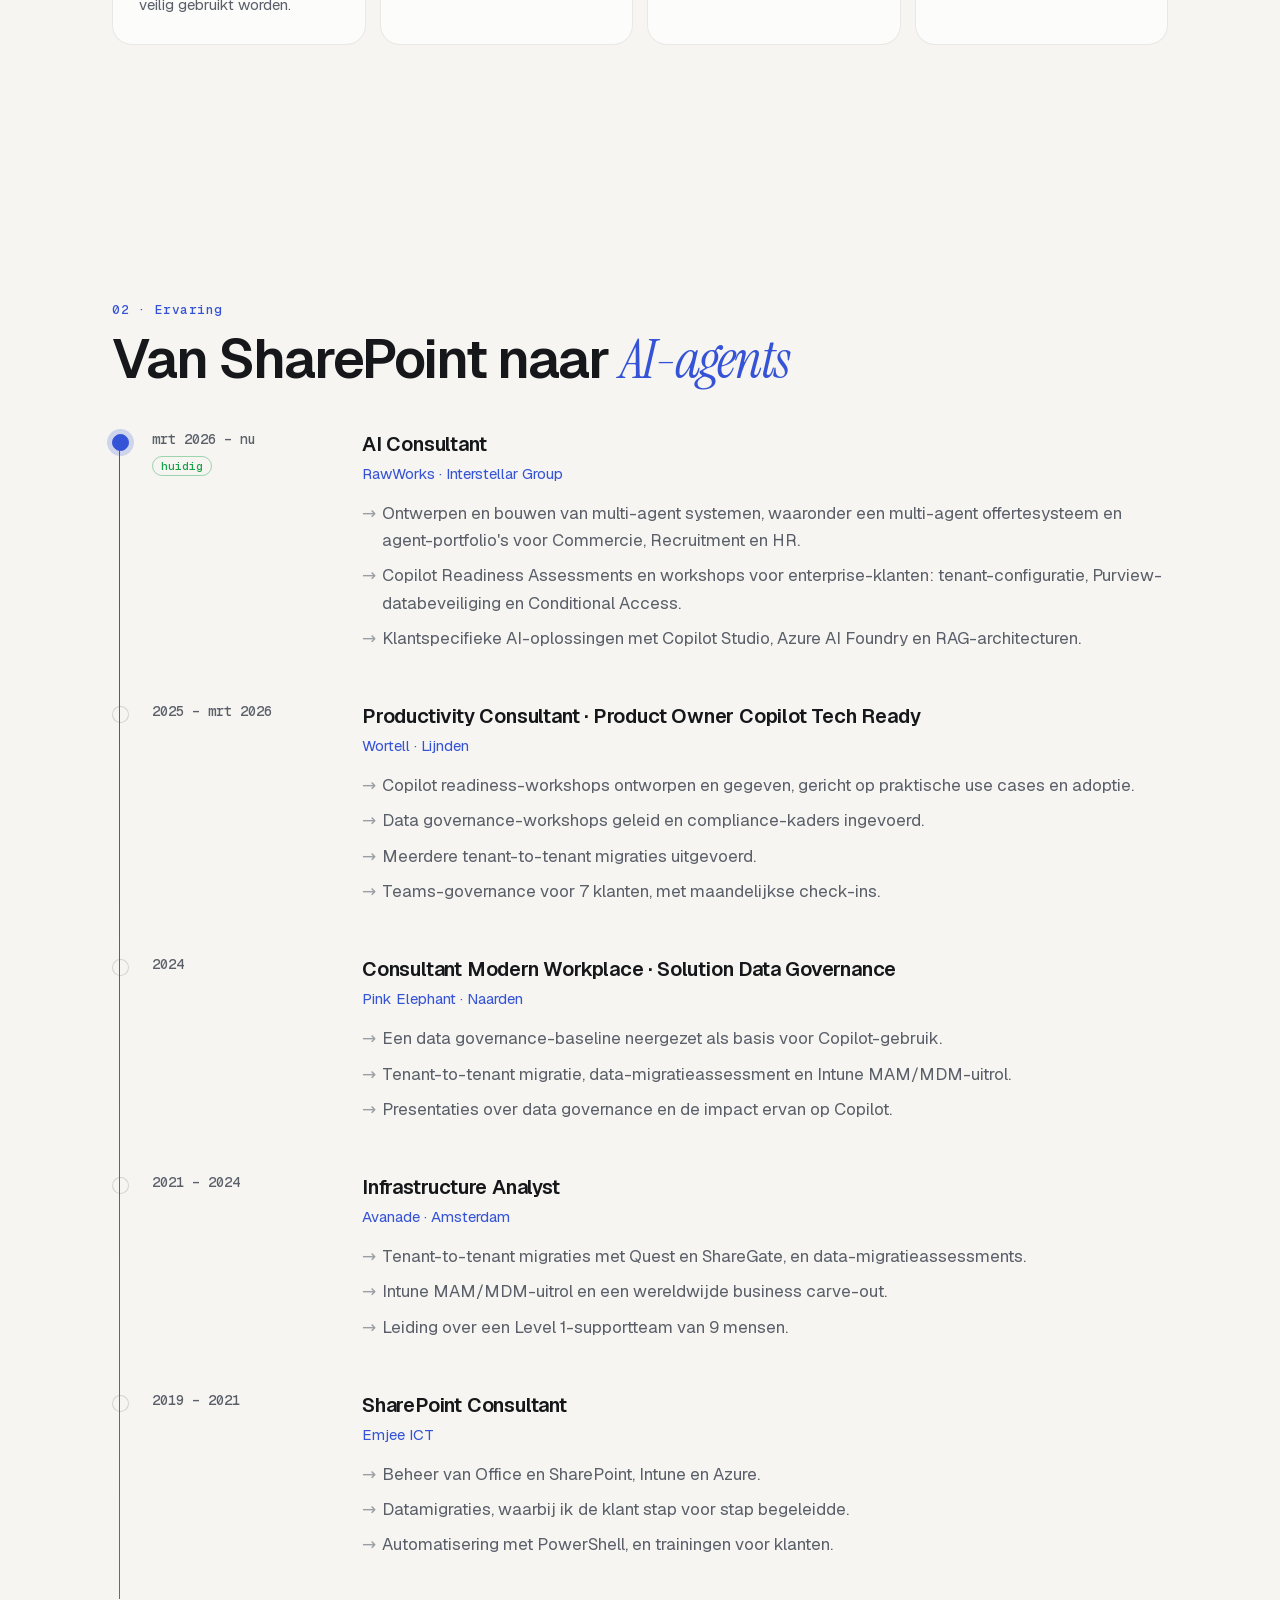
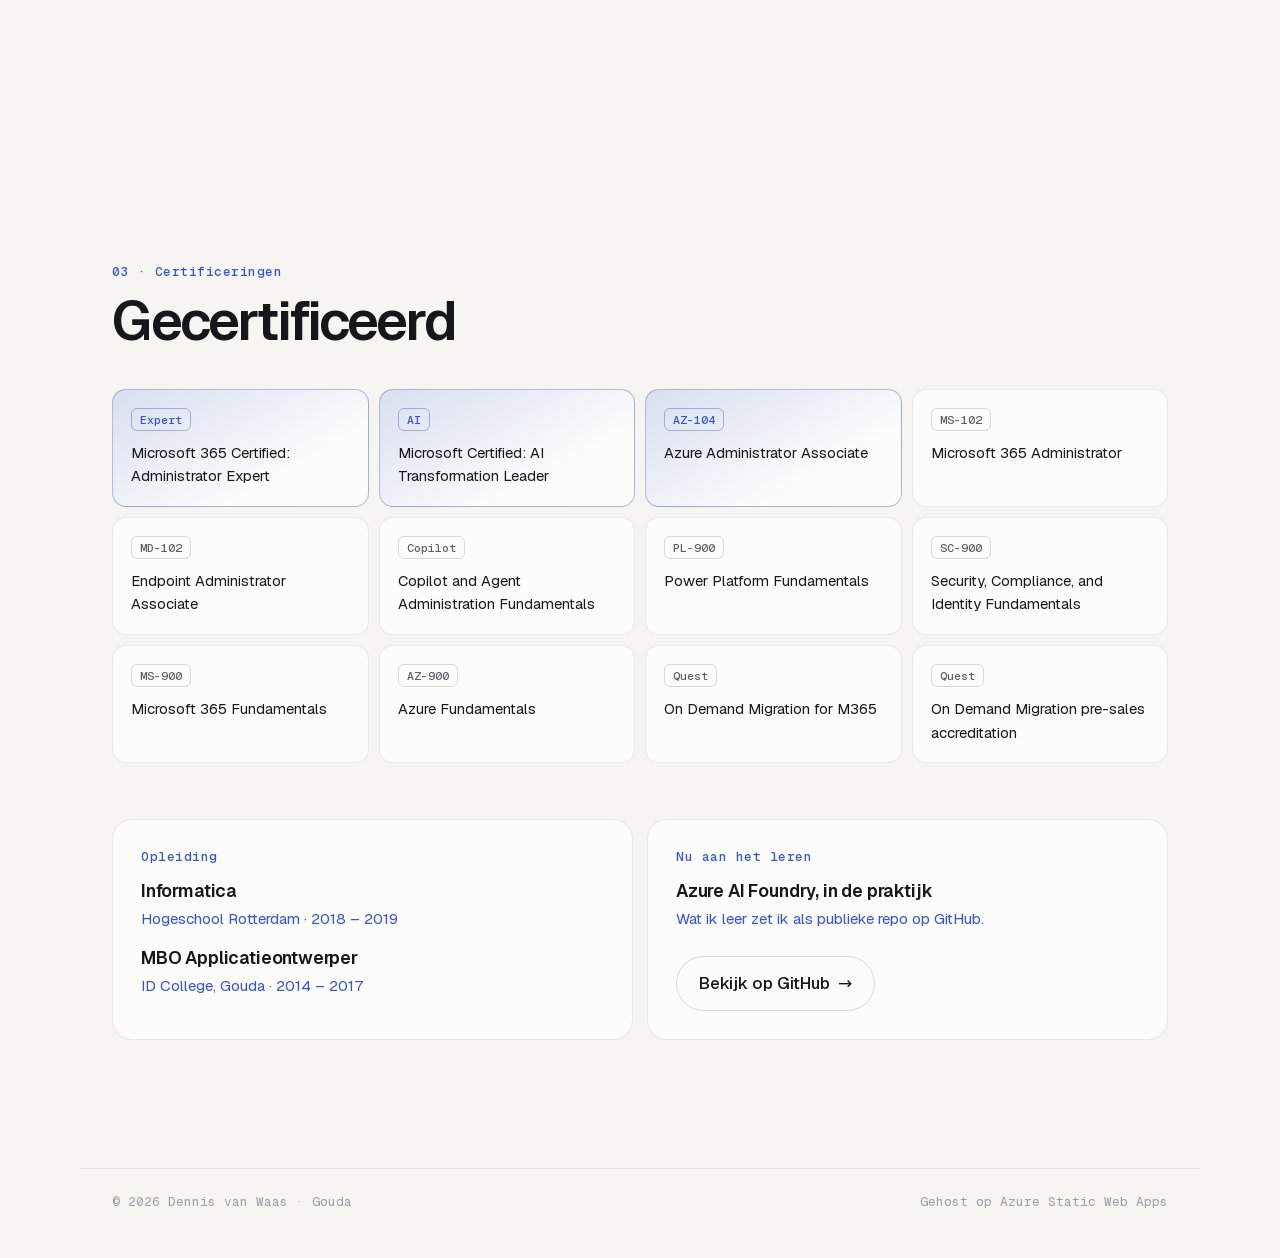
==== commit 6355b639: "Spraakgesprek met de CV-agent (Voice Live, WebRTC)" ====
--- a/src/index.html
+++ b/src/index.html
@@ -59,8 +59,10 @@
         <div class="chat-body" id="chat" aria-live="polite"></div>
         <form class="chat-form" id="chat-form" autocomplete="off">
           <input id="chat-input" type="text" maxlength="500" placeholder="Stel een vraag over mijn ervaring…" aria-label="Je vraag" required />
+          <button type="button" id="voice-btn" class="voice" aria-label="Start spraakgesprek" title="Praat met de agent">🎙</button>
           <button type="submit" aria-label="Verstuur">↑</button>
         </form>
+        <p class="voice-status" id="voice-status" aria-live="polite" hidden></p>
       </div>
     </section>
 
--- a/src/styles.css
+++ b/src/styles.css
@@ -174,6 +174,11 @@
 .chat-form input:focus { outline: 2px solid var(--fg); outline-offset: 1px; }
 .chat-form button { width: 40px; height: 40px; border-radius: 50%; border: 0; background: var(--fg); color: var(--bg); font-size: 1.1rem; cursor: pointer; }
 .chat-form button:disabled, .chat-form input:disabled { opacity: .5; }
+.chat-form button.voice { background: var(--card); color: var(--fg); border: 1px solid var(--line); font-size: 1rem; }
+.chat-form button.voice.live { background: #e5484d; color: #fff; border-color: #e5484d; animation: pulse-ring 1.6s ease-out infinite; }
+@keyframes pulse-ring { 0% { box-shadow: 0 0 0 0 rgba(229,72,77,.45); } 100% { box-shadow: 0 0 0 12px rgba(229,72,77,0); } }
+.voice-status { margin: 0; padding: 0 16px 12px; font: 400 .76rem var(--mono); color: var(--muted); }
+@media (prefers-reduced-motion: reduce) { .chat-form button.voice.live { animation: none; } }
 .typing { display: inline-flex; gap: 4px; }
 .typing i { width: 6px; height: 6px; border-radius: 50%; background: var(--muted); animation: blink 1s infinite; }
 .typing i:nth-child(2) { animation-delay: .15s; } .typing i:nth-child(3) { animation-delay: .3s; }
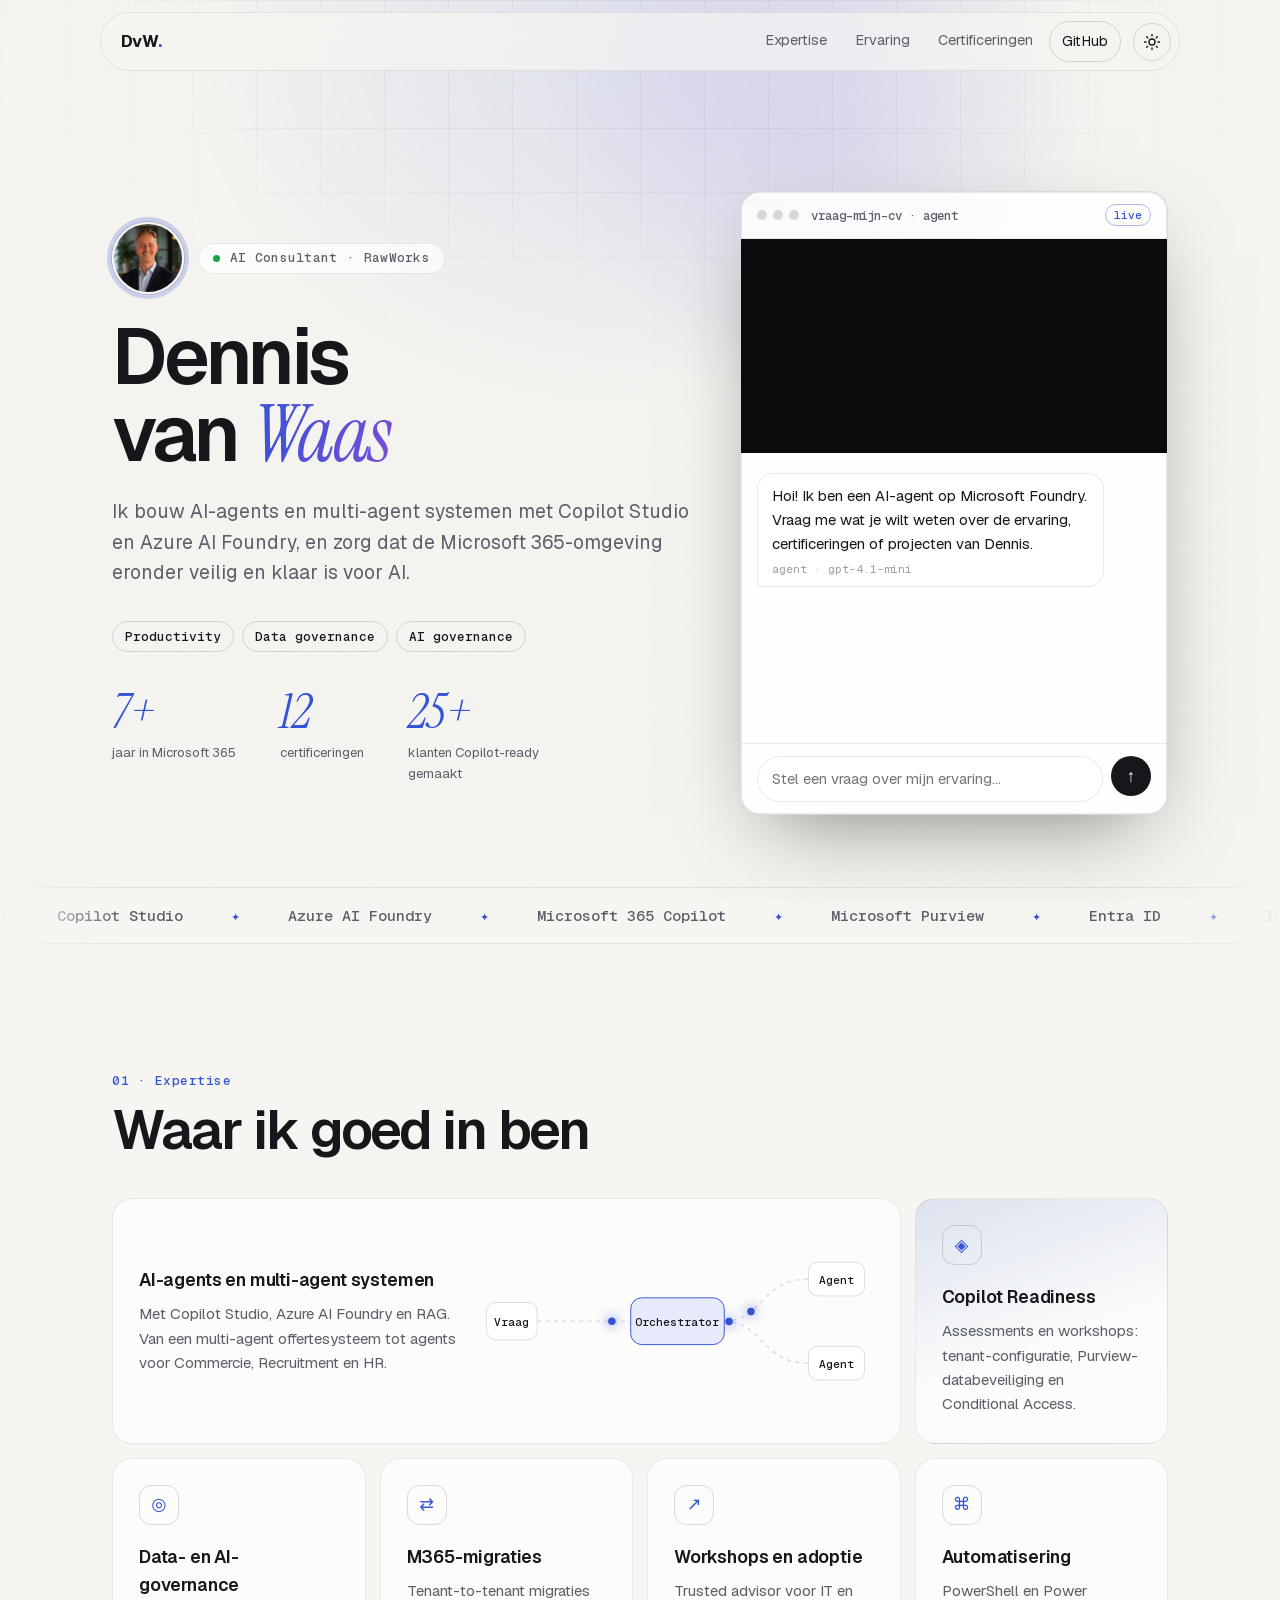
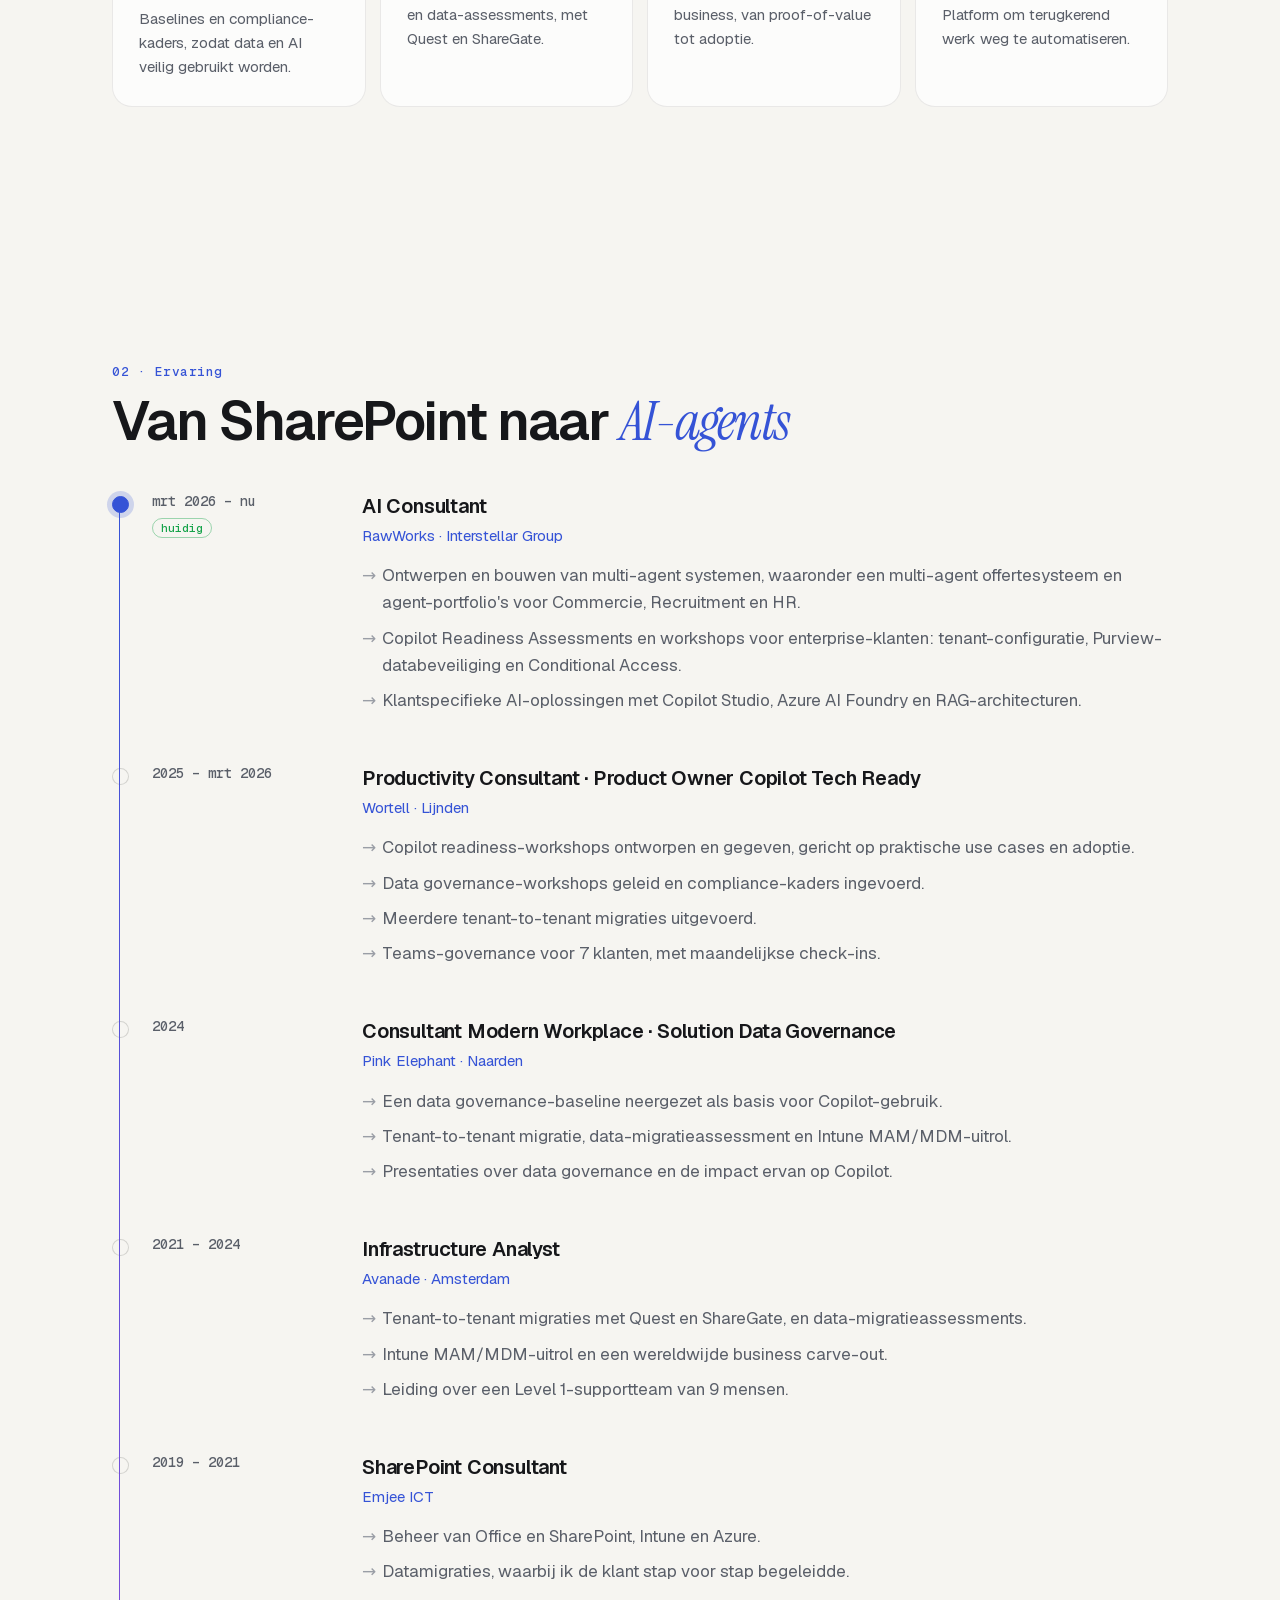
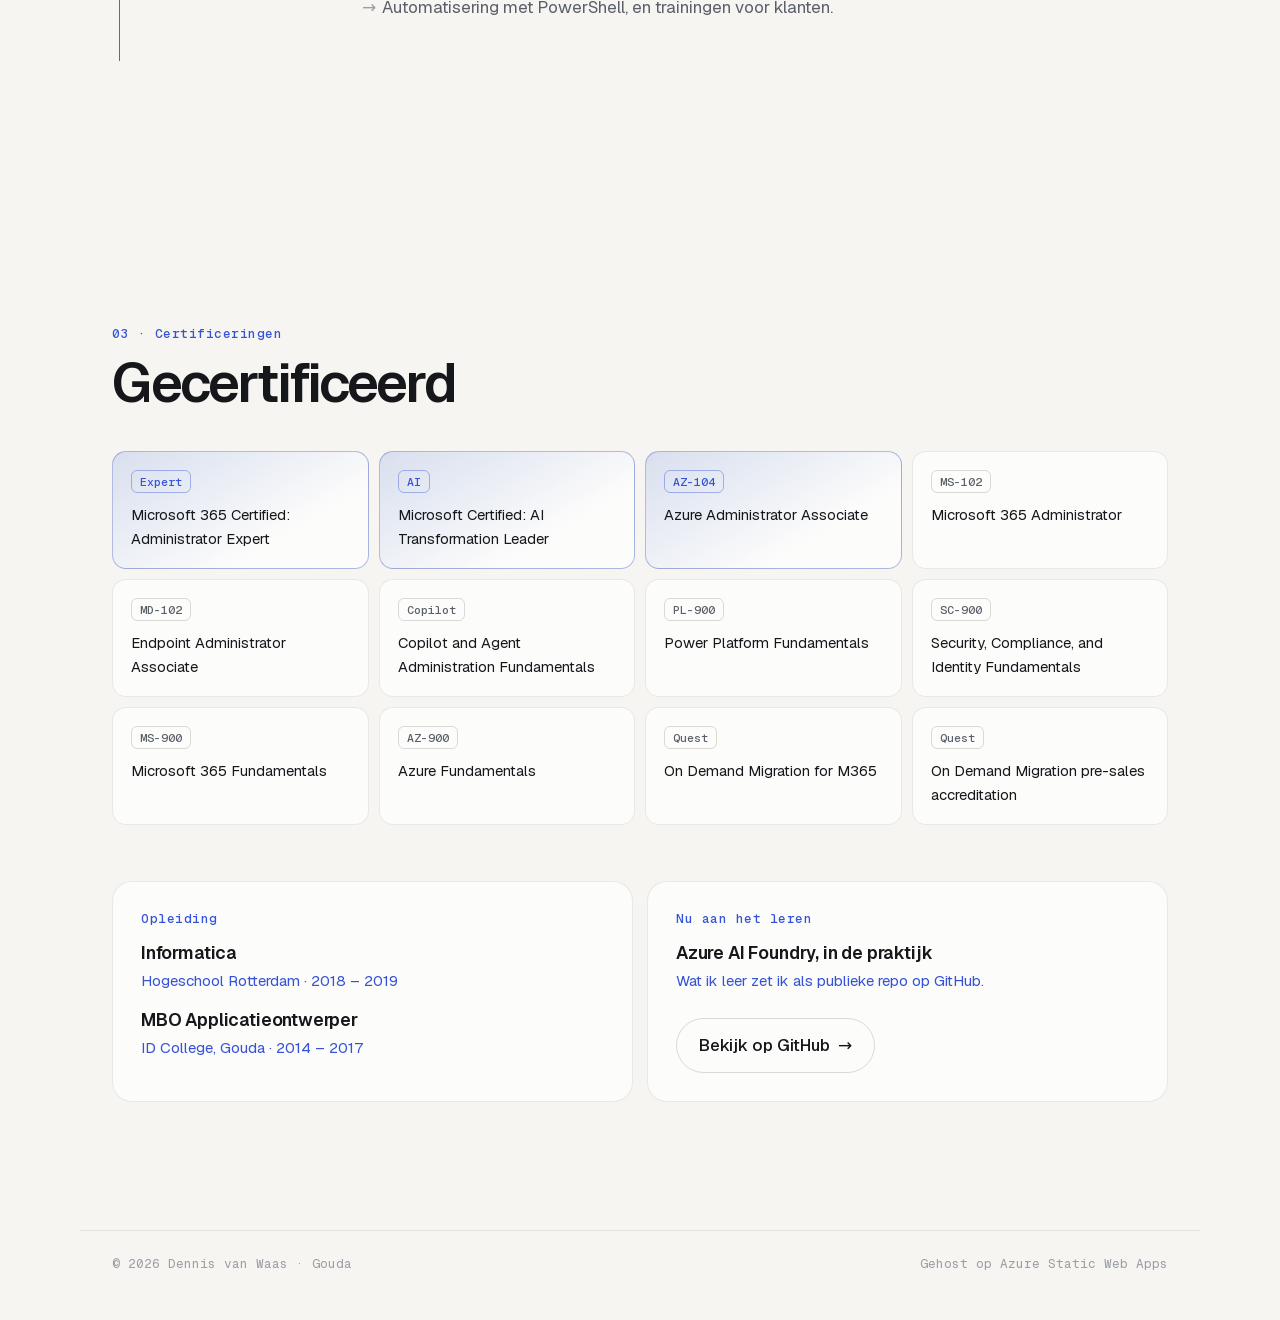
==== commit 410140cb: "Live avatar-gesprek met de CV-agent (Voice Live + TTS-avatar)" ====
--- a/src/index.html
+++ b/src/index.html
@@ -56,9 +56,13 @@
           <span class="chat-title">vraag-mijn-cv · agent</span>
           <span class="badge">live</span>
         </div>
+        <div class="avatar-stage" id="avatar-stage" hidden>
+          <video id="avatar-video" autoplay playsinline></video>
+        </div>
         <div class="chat-body" id="chat" aria-live="polite"></div>
         <form class="chat-form" id="chat-form" autocomplete="off">
           <input id="chat-input" type="text" maxlength="500" placeholder="Stel een vraag over mijn ervaring…" aria-label="Je vraag" required />
+          <button type="button" id="avatar-btn" class="voice" aria-label="Start gesprek met avatar" title="Praat met de avatar">🧑‍💼</button>
           <button type="button" id="voice-btn" class="voice" aria-label="Start spraakgesprek" title="Praat met de agent">🎙</button>
           <button type="submit" aria-label="Verstuur">↑</button>
         </form>
@@ -243,5 +247,6 @@
   </footer>
 
   <script src="main.js" defer></script>
+  <script src="avatar.js" defer></script>
 </body>
 </html>
--- a/src/styles.css
+++ b/src/styles.css
@@ -361,3 +361,7 @@
 .edu h3 { margin: 12px 0 2px; }
 .edu .org { margin-bottom: 8px; }
 .edu .btn { margin-top: 16px; }
+
+/* Live avatar */
+.avatar-stage { background: #0b0b0c; border-bottom: 1px solid var(--line); display: flex; justify-content: center; }
+.avatar-stage video { width: 100%; max-height: 360px; object-fit: contain; }
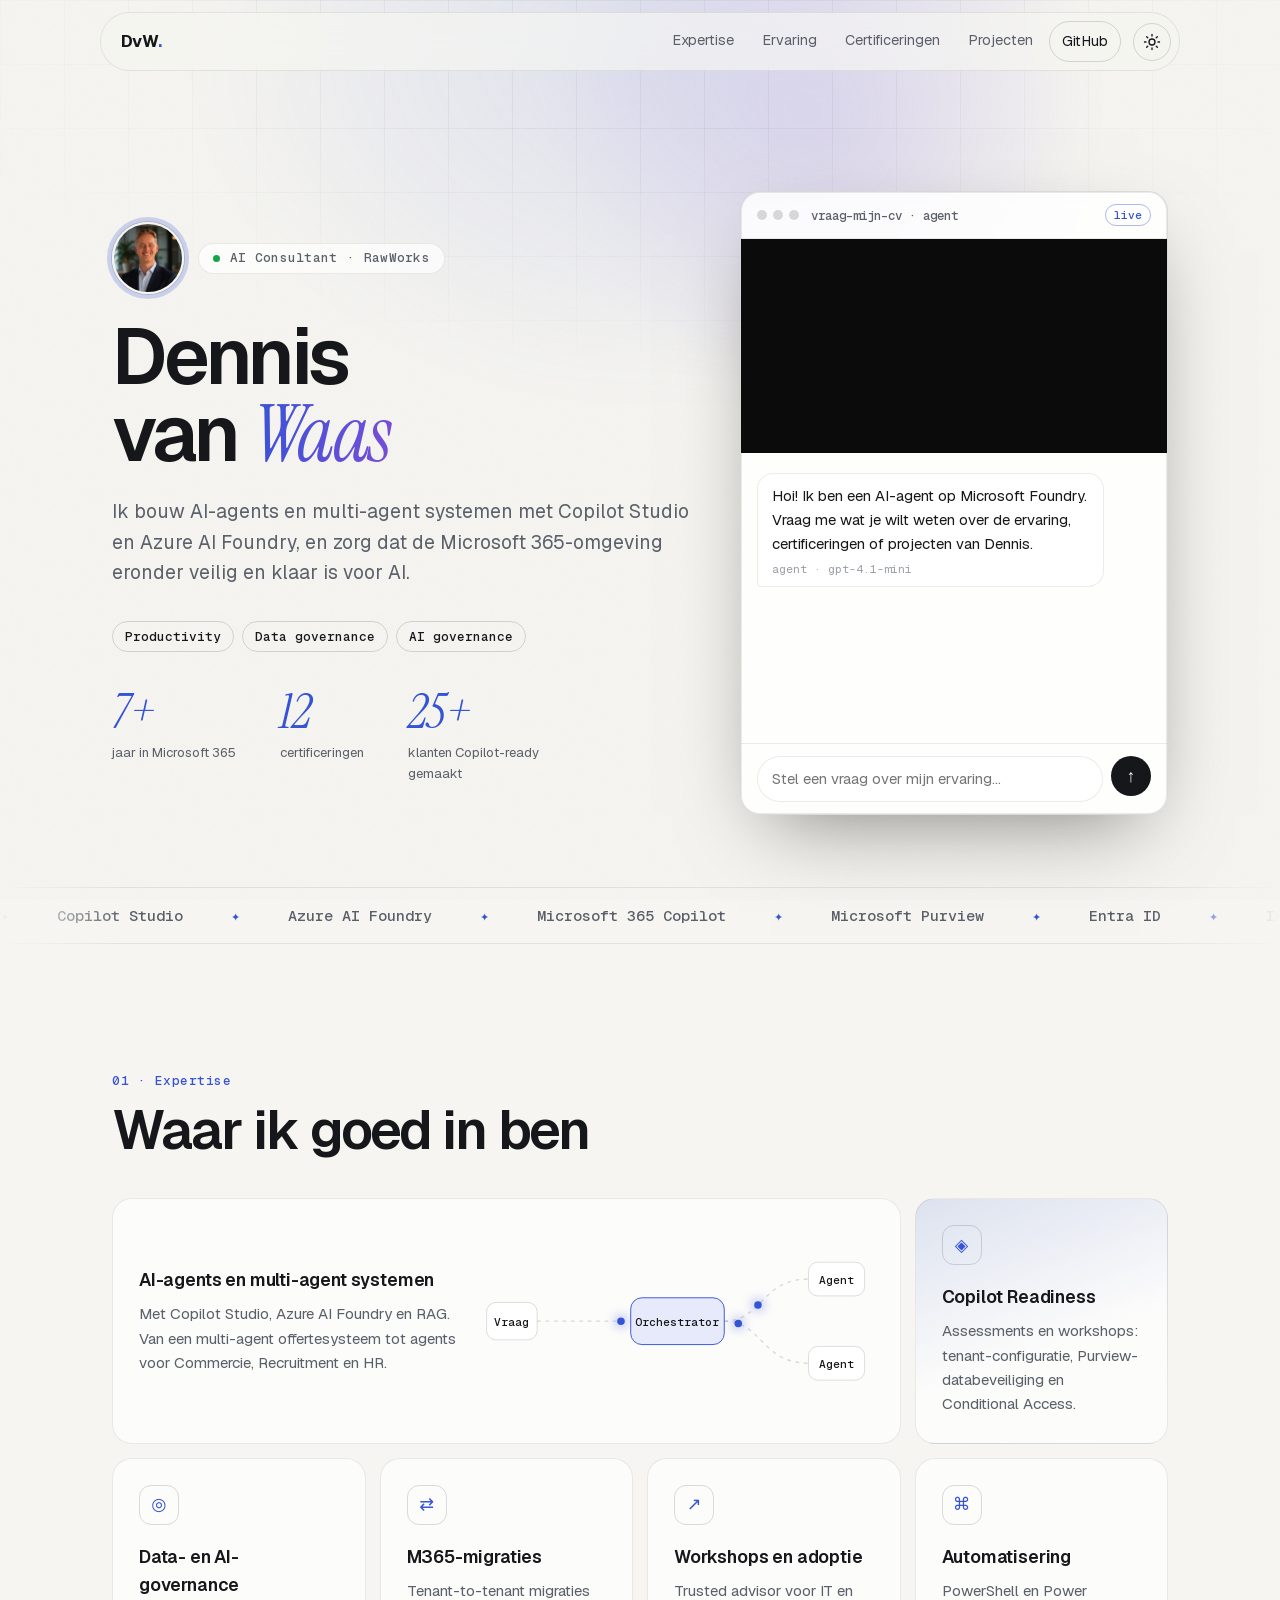
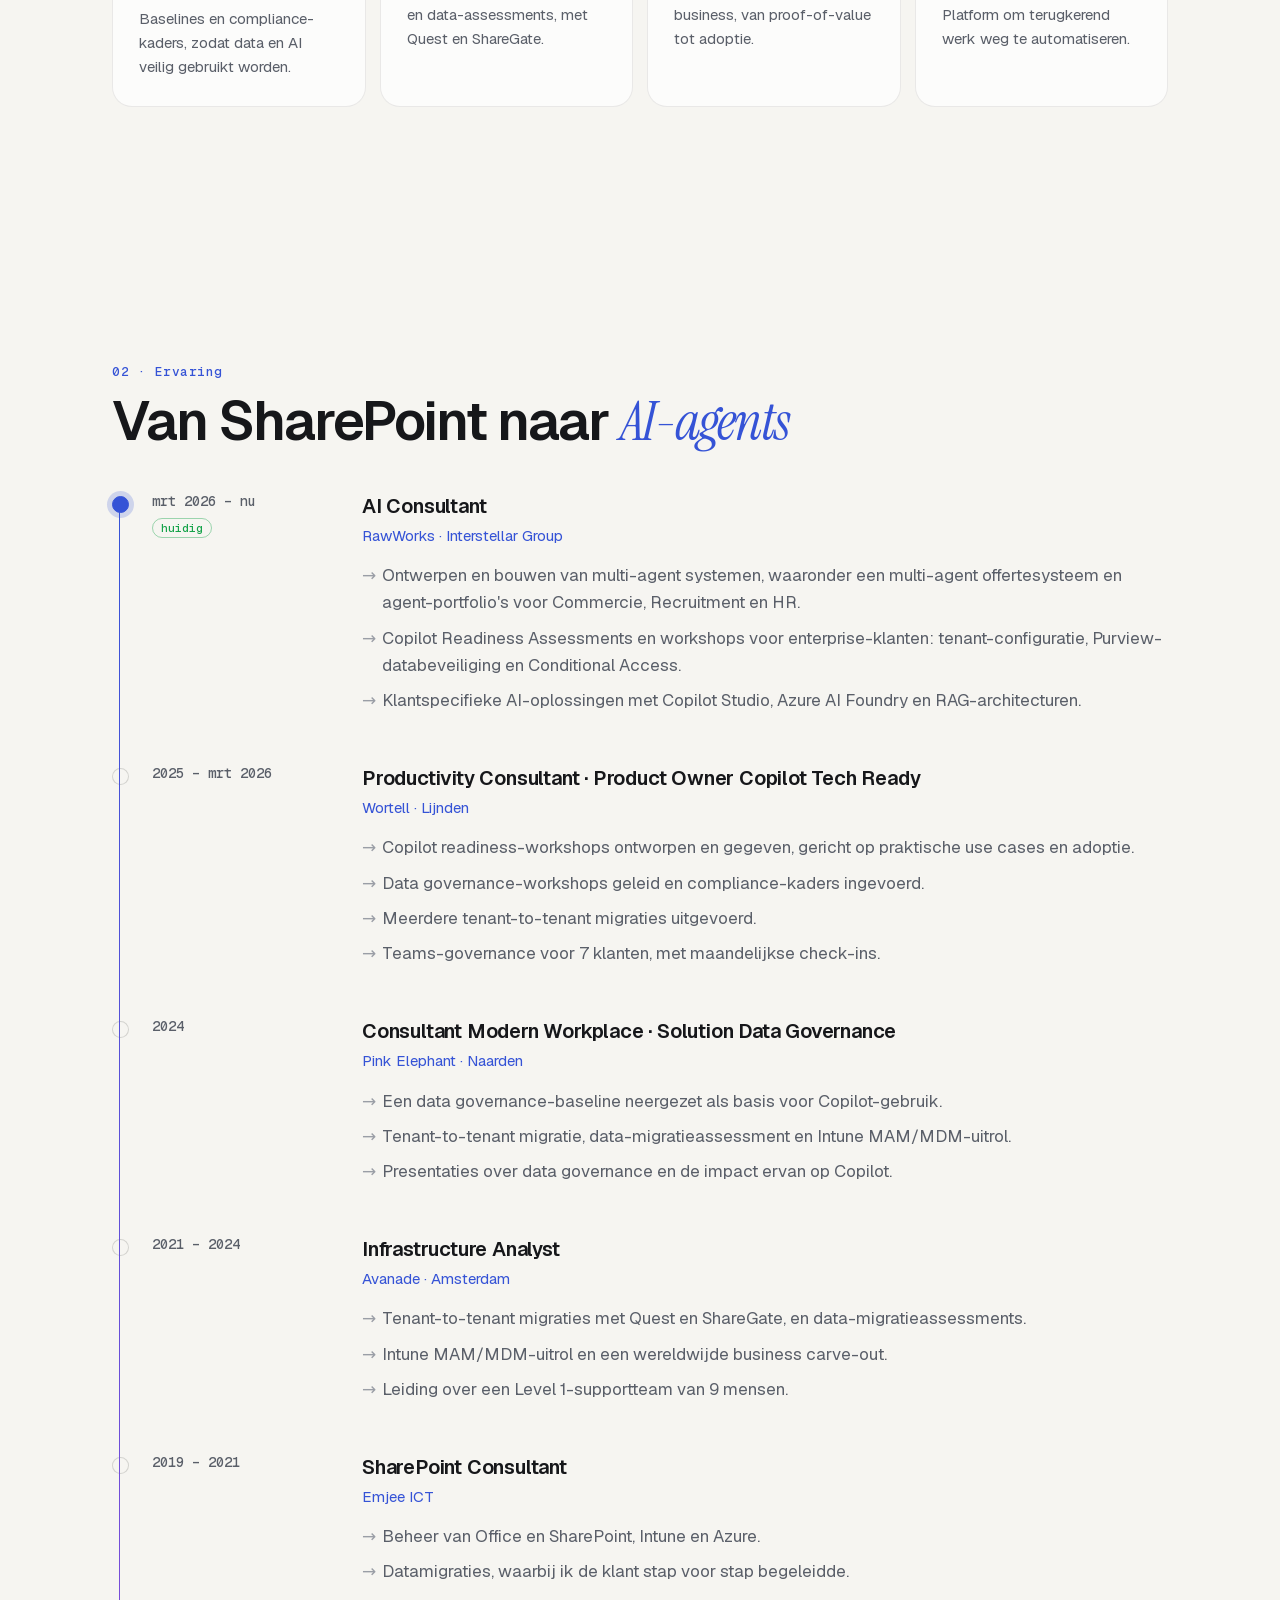
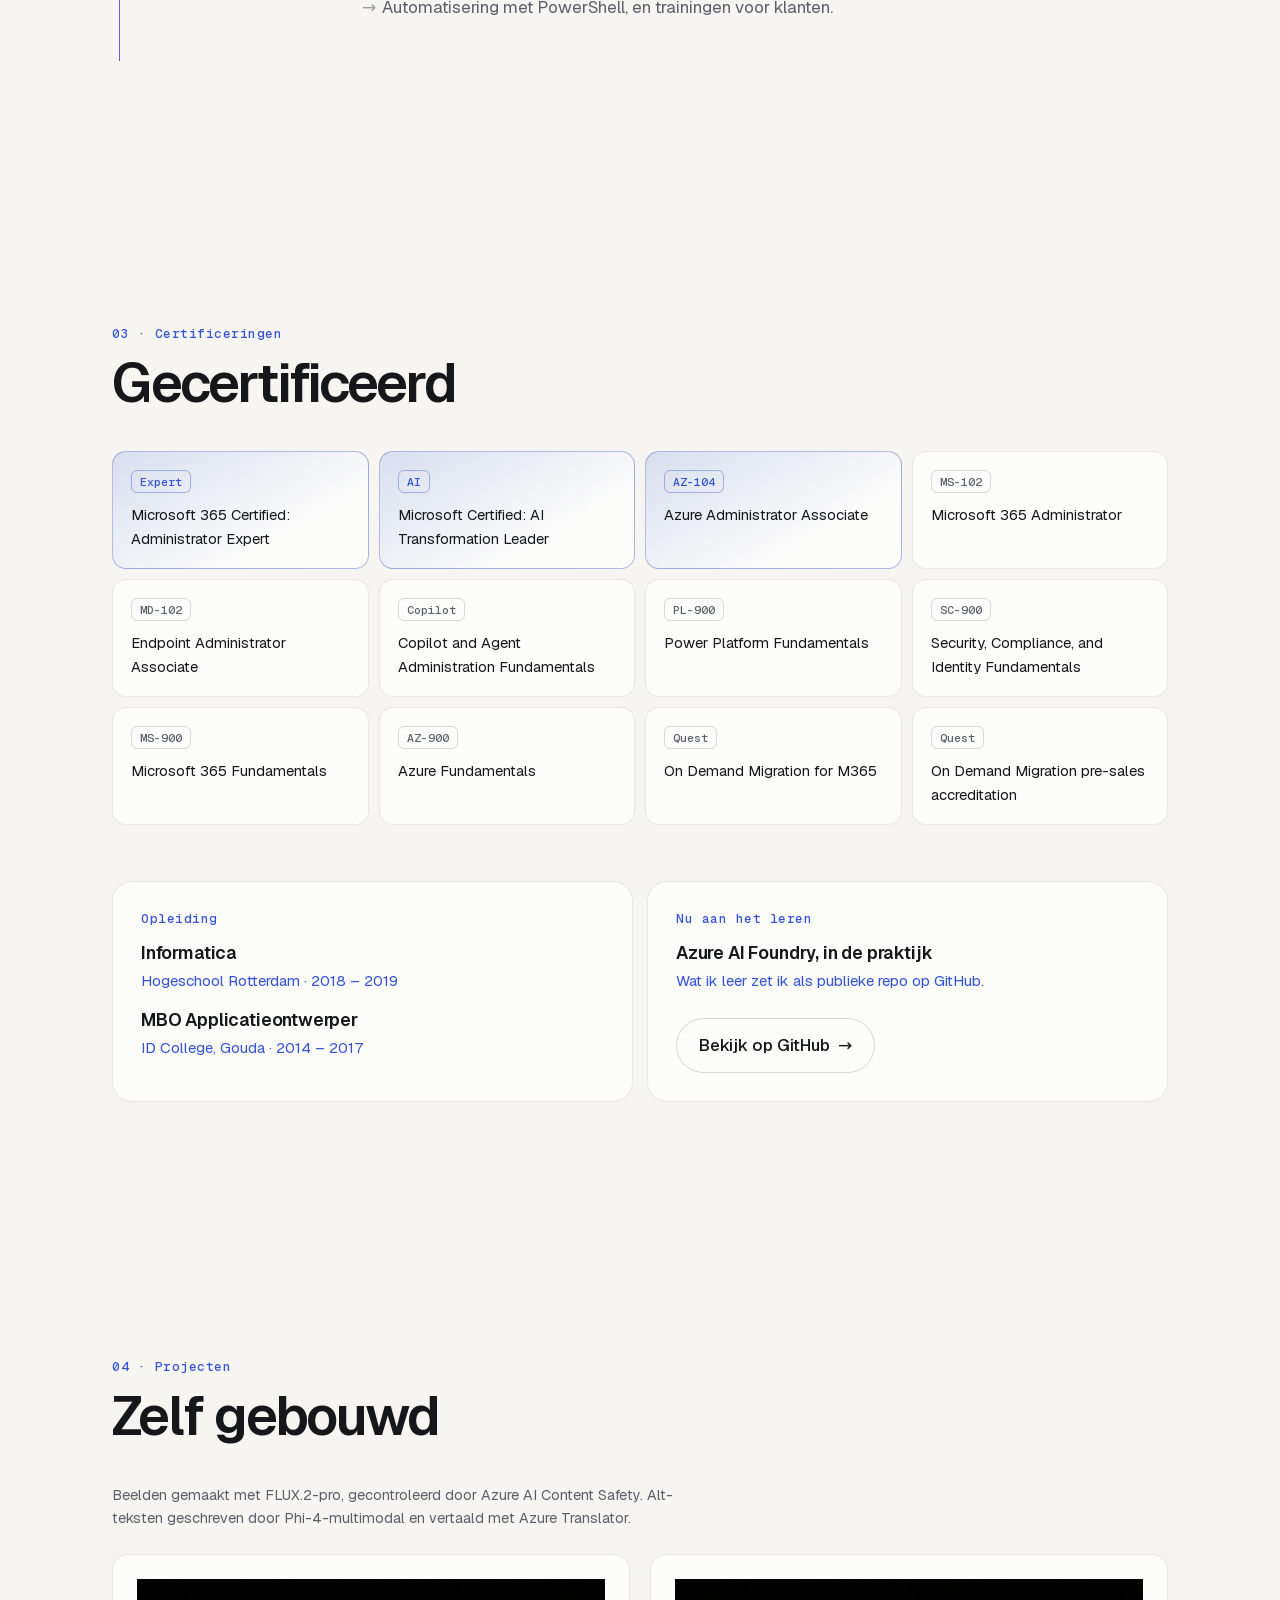
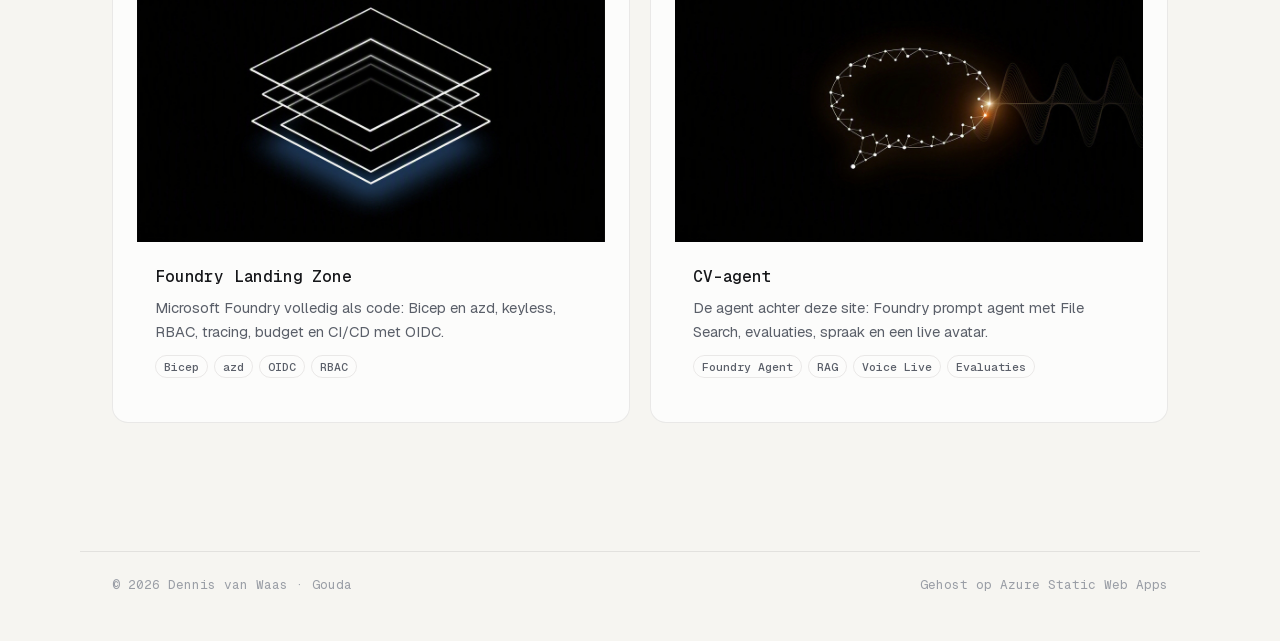
==== commit 0bc70ebb: "Sectie Projecten met AI-gegenereerde beelden en alt-teksten" ====
--- a/src/index.html
+++ b/src/index.html
@@ -22,6 +22,7 @@
       <a href="#expertise">Expertise</a>
       <a href="#ervaring">Ervaring</a>
       <a href="#certificeringen">Certificeringen</a>
+      <a href="#projecten">Projecten</a>
       <a href="https://github.com/Dennisvw85" class="nav-cta">GitHub</a>
     </nav>
     <button class="theme" type="button" aria-label="Wissel licht en donker">
@@ -239,6 +240,33 @@
         </div>
       </div>
     </section>
+
+    <section id="projecten" class="wrap section">
+      <p class="label reveal">04 · Projecten</p>
+      <h2 class="reveal">Zelf gebouwd</h2>
+      <p class="project-note reveal">Beelden gemaakt met FLUX.2-pro, gecontroleerd door Azure AI Content Safety. Alt-teksten geschreven door Phi-4-multimodal en vertaald met Azure Translator.</p>
+
+      <div class="projects">
+        <!-- PROJECTS:START -->
+        <a class="project reveal" href="https://github.com/Dennisvw85/foundry-landing-zone" rel="noopener">
+          <img src="img/projects/foundry-landing-zone.jpg" alt="Een wit geometrisch ontwerp met geneste vierkanten en een gloeiend effect op een zwarte achtergrond." width="1024" height="576" loading="lazy" />
+          <div class="project-text">
+            <h3>Foundry Landing Zone</h3>
+            <p>Microsoft Foundry volledig als code: Bicep en azd, keyless, RBAC, tracing, budget en CI/CD met OIDC.</p>
+            <div class="project-tags"><span>Bicep</span><span>azd</span><span>OIDC</span><span>RBAC</span></div>
+          </div>
+        </a>
+        <a class="project reveal" href="https://github.com/Dennisvw85/cv-agent" rel="noopener">
+          <img src="img/projects/cv-agent.jpg" alt="Een tekstballon met een gloeiend licht aan het uiteinde, verbonden door lijnen en stippen, tegen een donkere achtergrond." width="1024" height="576" loading="lazy" />
+          <div class="project-text">
+            <h3>CV-agent</h3>
+            <p>De agent achter deze site: Foundry prompt agent met File Search, evaluaties, spraak en een live avatar.</p>
+            <div class="project-tags"><span>Foundry Agent</span><span>RAG</span><span>Voice Live</span><span>Evaluaties</span></div>
+          </div>
+        </a>
+        <!-- PROJECTS:END -->
+      </div>
+    </section>
   </main>
 
   <footer class="wrap footer">
--- a/src/styles.css
+++ b/src/styles.css
@@ -365,3 +365,16 @@
 /* Live avatar */
 .avatar-stage { background: #0b0b0c; border-bottom: 1px solid var(--line); display: flex; justify-content: center; }
 .avatar-stage video { width: 100%; max-height: 360px; object-fit: contain; }
+
+/* Projecten */
+.project-note { color: var(--muted); font-size: .9rem; max-width: 60ch; margin-bottom: 24px; }
+.projects { display: grid; grid-template-columns: repeat(auto-fit, minmax(280px, 1fr)); gap: 20px; }
+.project { display: flex; flex-direction: column; border: 1px solid var(--line); border-radius: 16px; overflow: hidden; background: var(--card); color: inherit; text-decoration: none; transition: transform .2s ease, border-color .2s ease; }
+.project:hover { transform: translateY(-3px); border-color: var(--fg); }
+.project img { width: 100%; height: auto; aspect-ratio: 16 / 9; object-fit: cover; display: block; }
+.project-text { padding: 16px 18px 20px; }
+.project-text h3 { margin: 0 0 6px; }
+.project-text p { margin: 0 0 12px; color: var(--muted); font-size: .92rem; }
+.project-tags { display: flex; flex-wrap: wrap; gap: 6px; }
+.project-tags span { font: 500 .72rem var(--mono); padding: 3px 8px; border: 1px solid var(--line); border-radius: 999px; color: var(--muted); }
+@media (prefers-reduced-motion: reduce) { .project { transition: none; } }
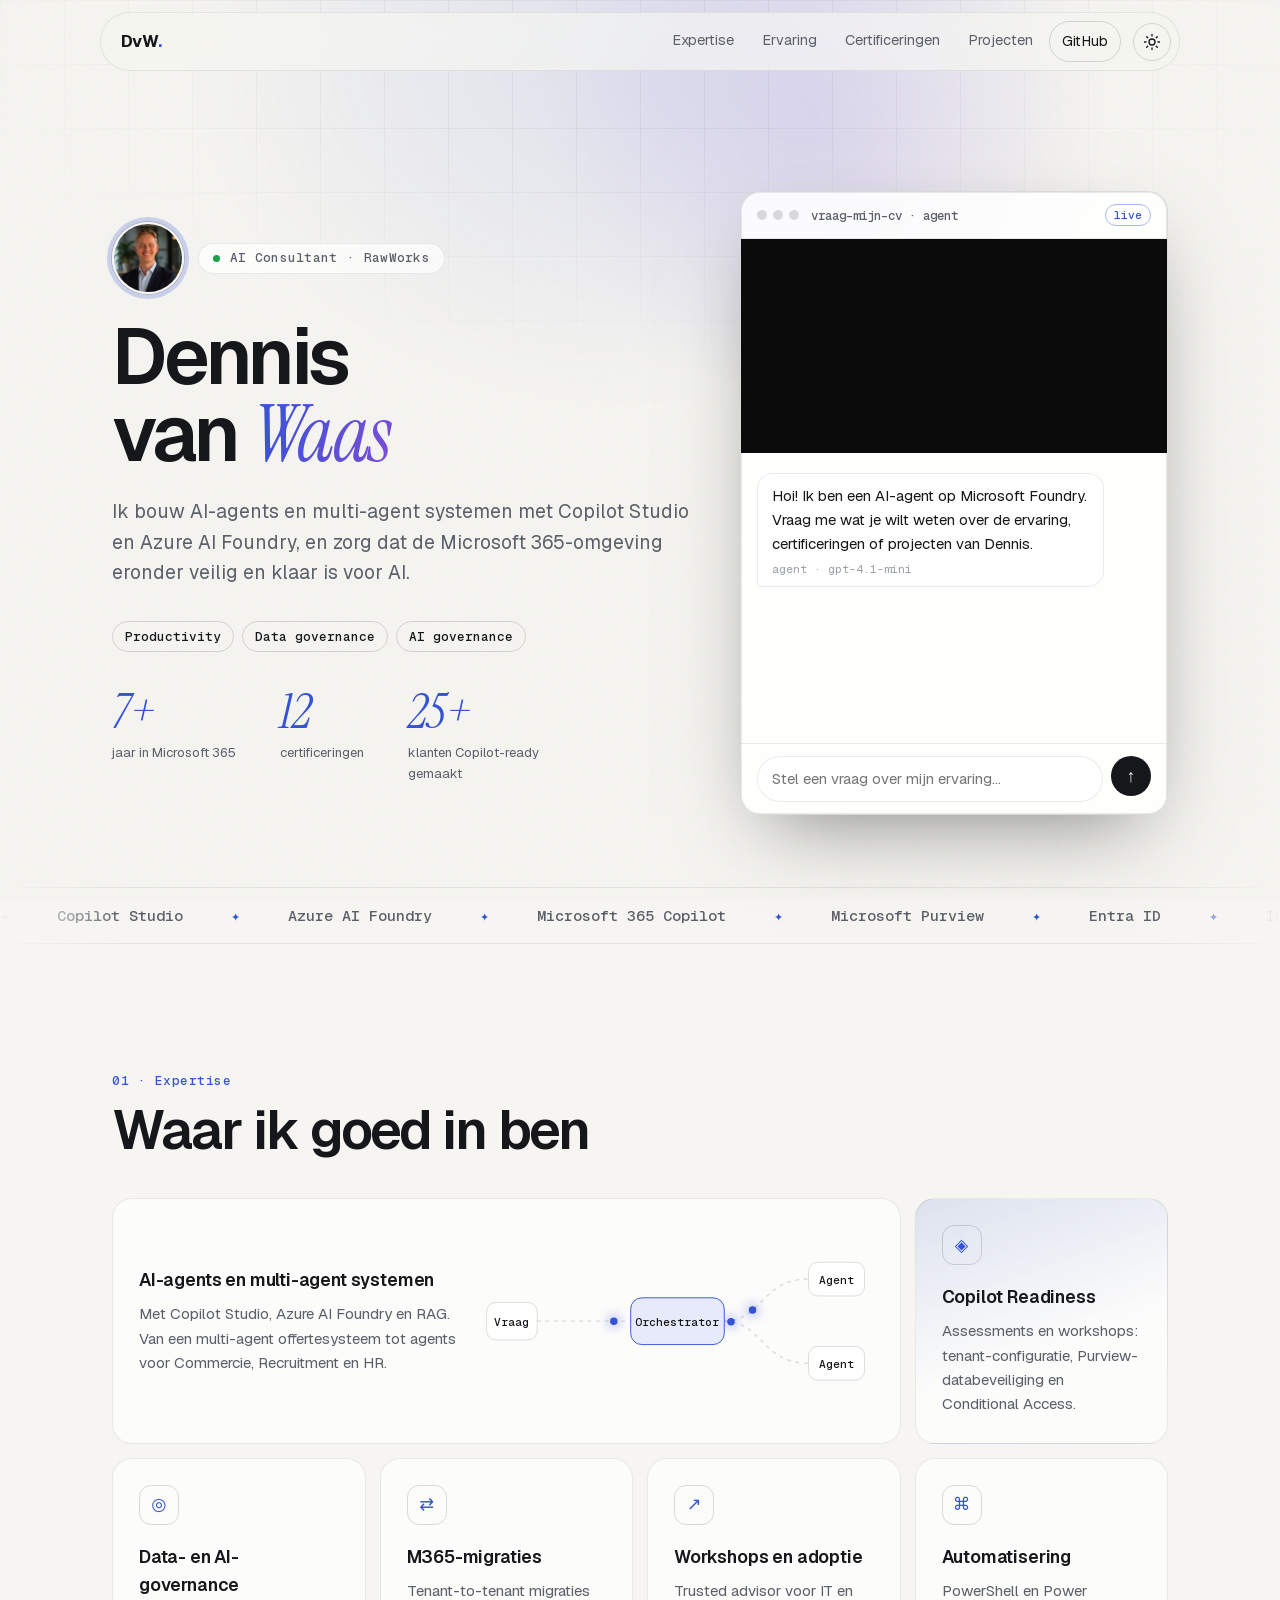
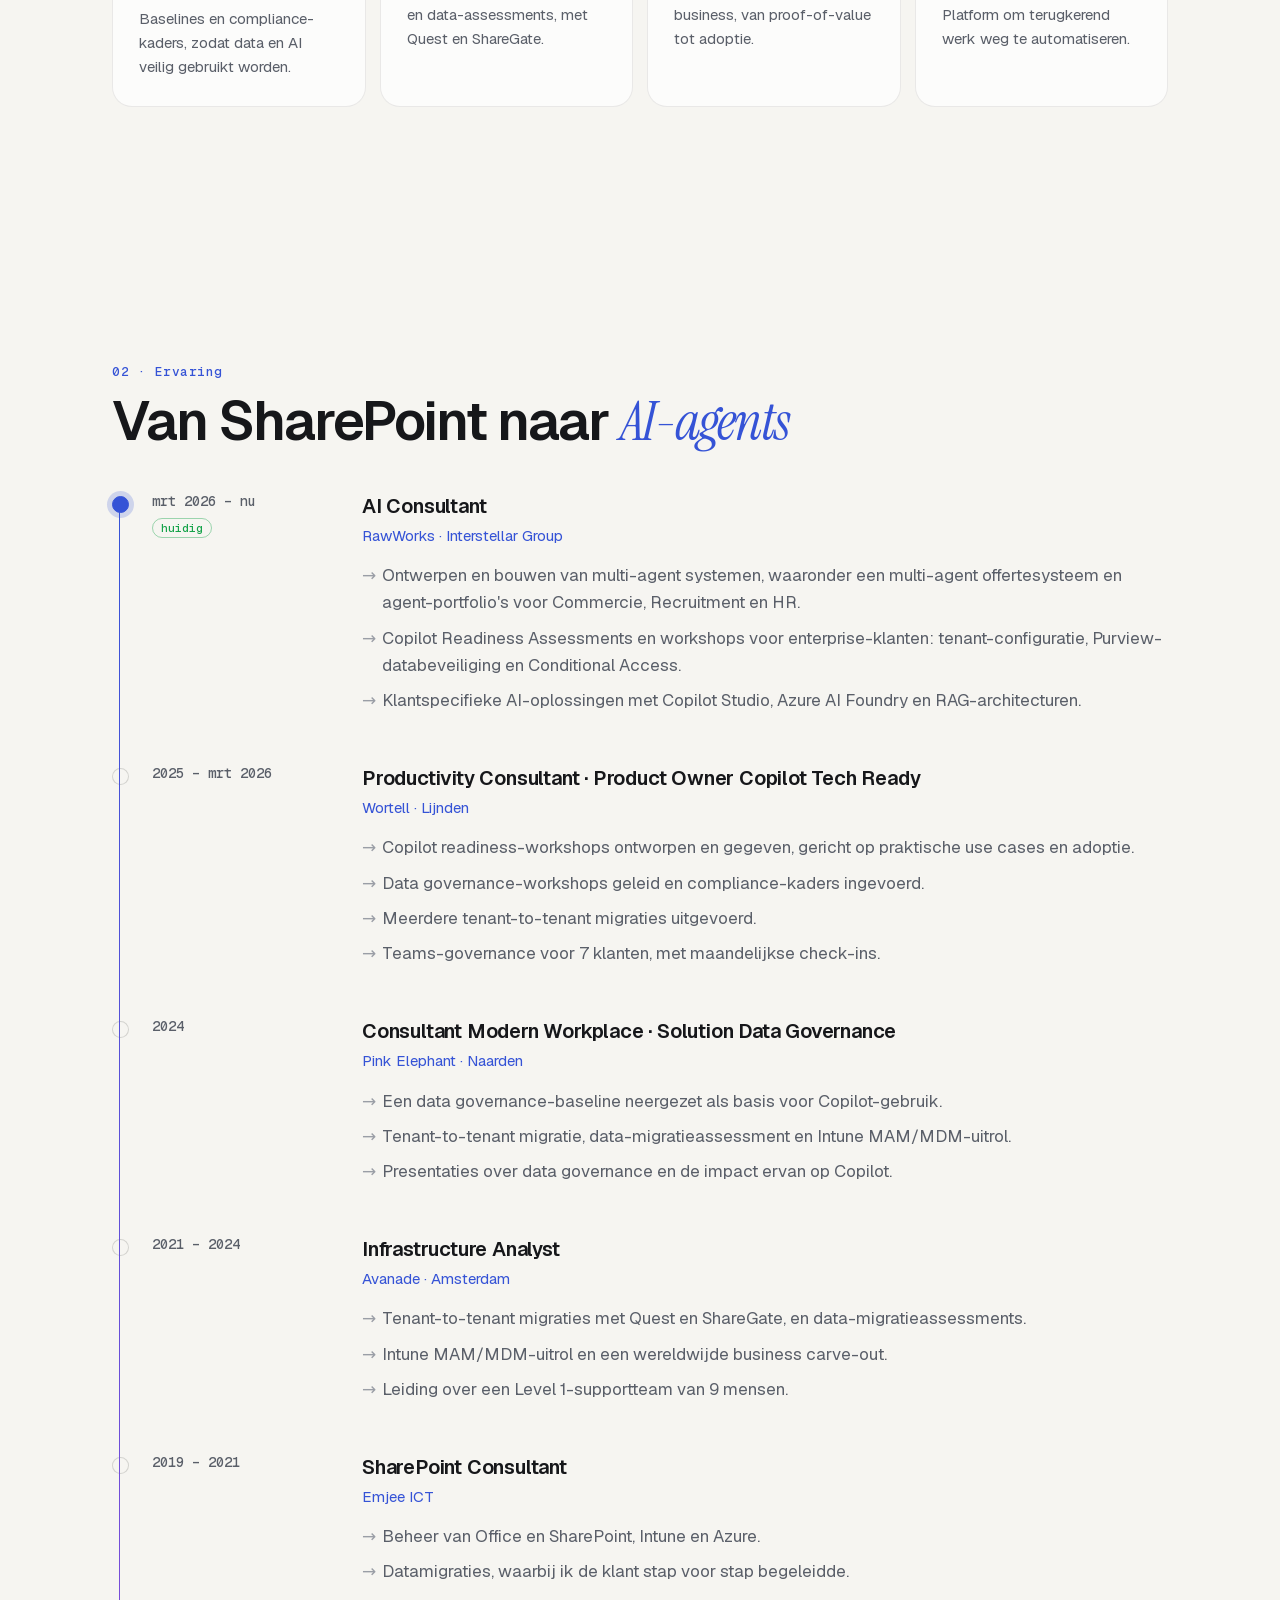
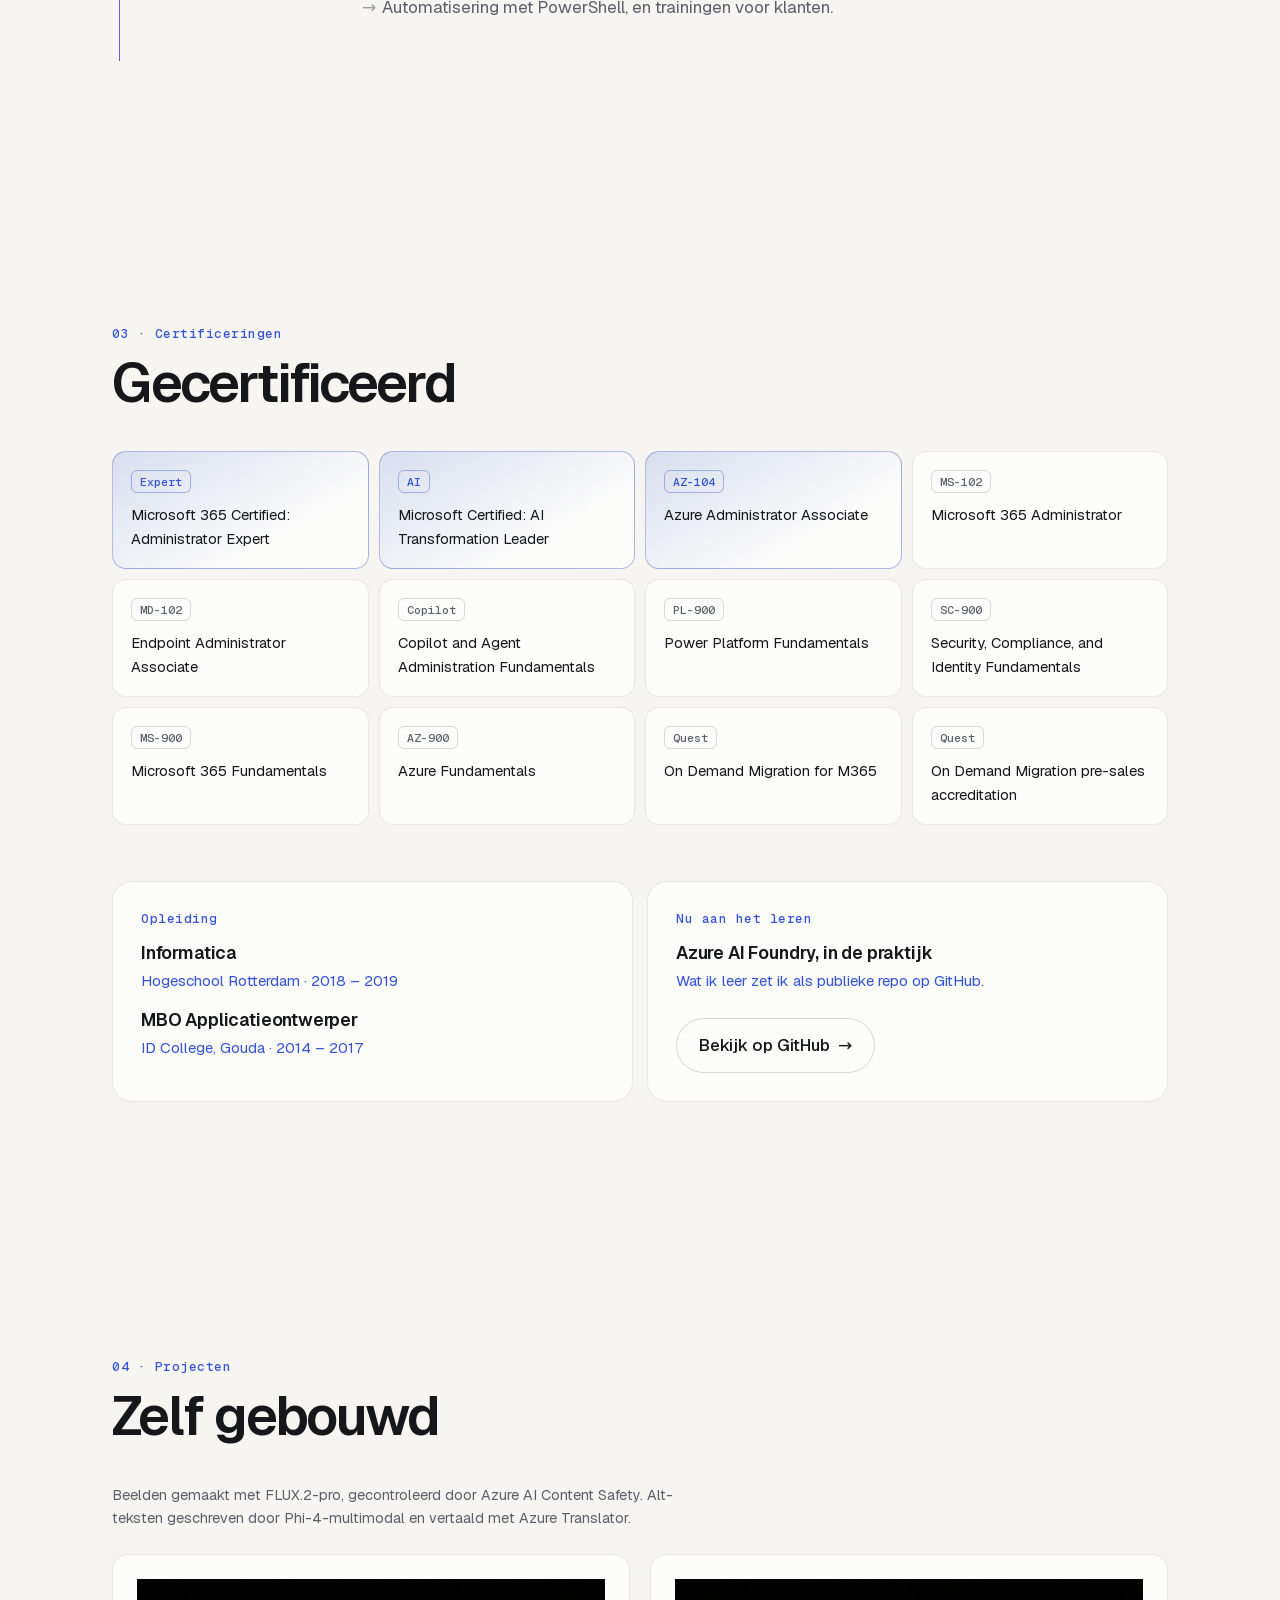
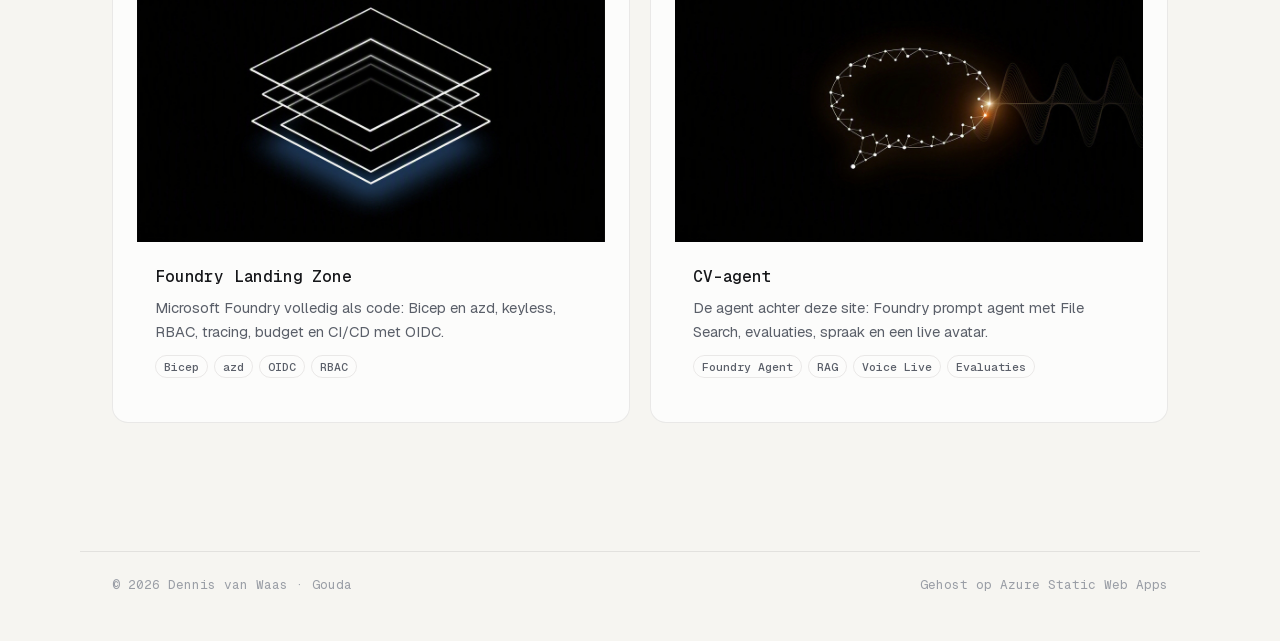
==== commit feb39f31: "Avatar: aparte elementen voor beeld en geluid, datakanaal zoals Microsofts sample" ====
--- a/src/index.html
+++ b/src/index.html
@@ -58,7 +58,8 @@
           <span class="badge">live</span>
         </div>
         <div class="avatar-stage" id="avatar-stage" hidden>
-          <video id="avatar-video" autoplay playsinline></video>
+          <video id="avatar-video" autoplay playsinline muted></video>
+          <audio id="avatar-audio" autoplay></audio>
         </div>
         <div class="chat-body" id="chat" aria-live="polite"></div>
         <form class="chat-form" id="chat-form" autocomplete="off">
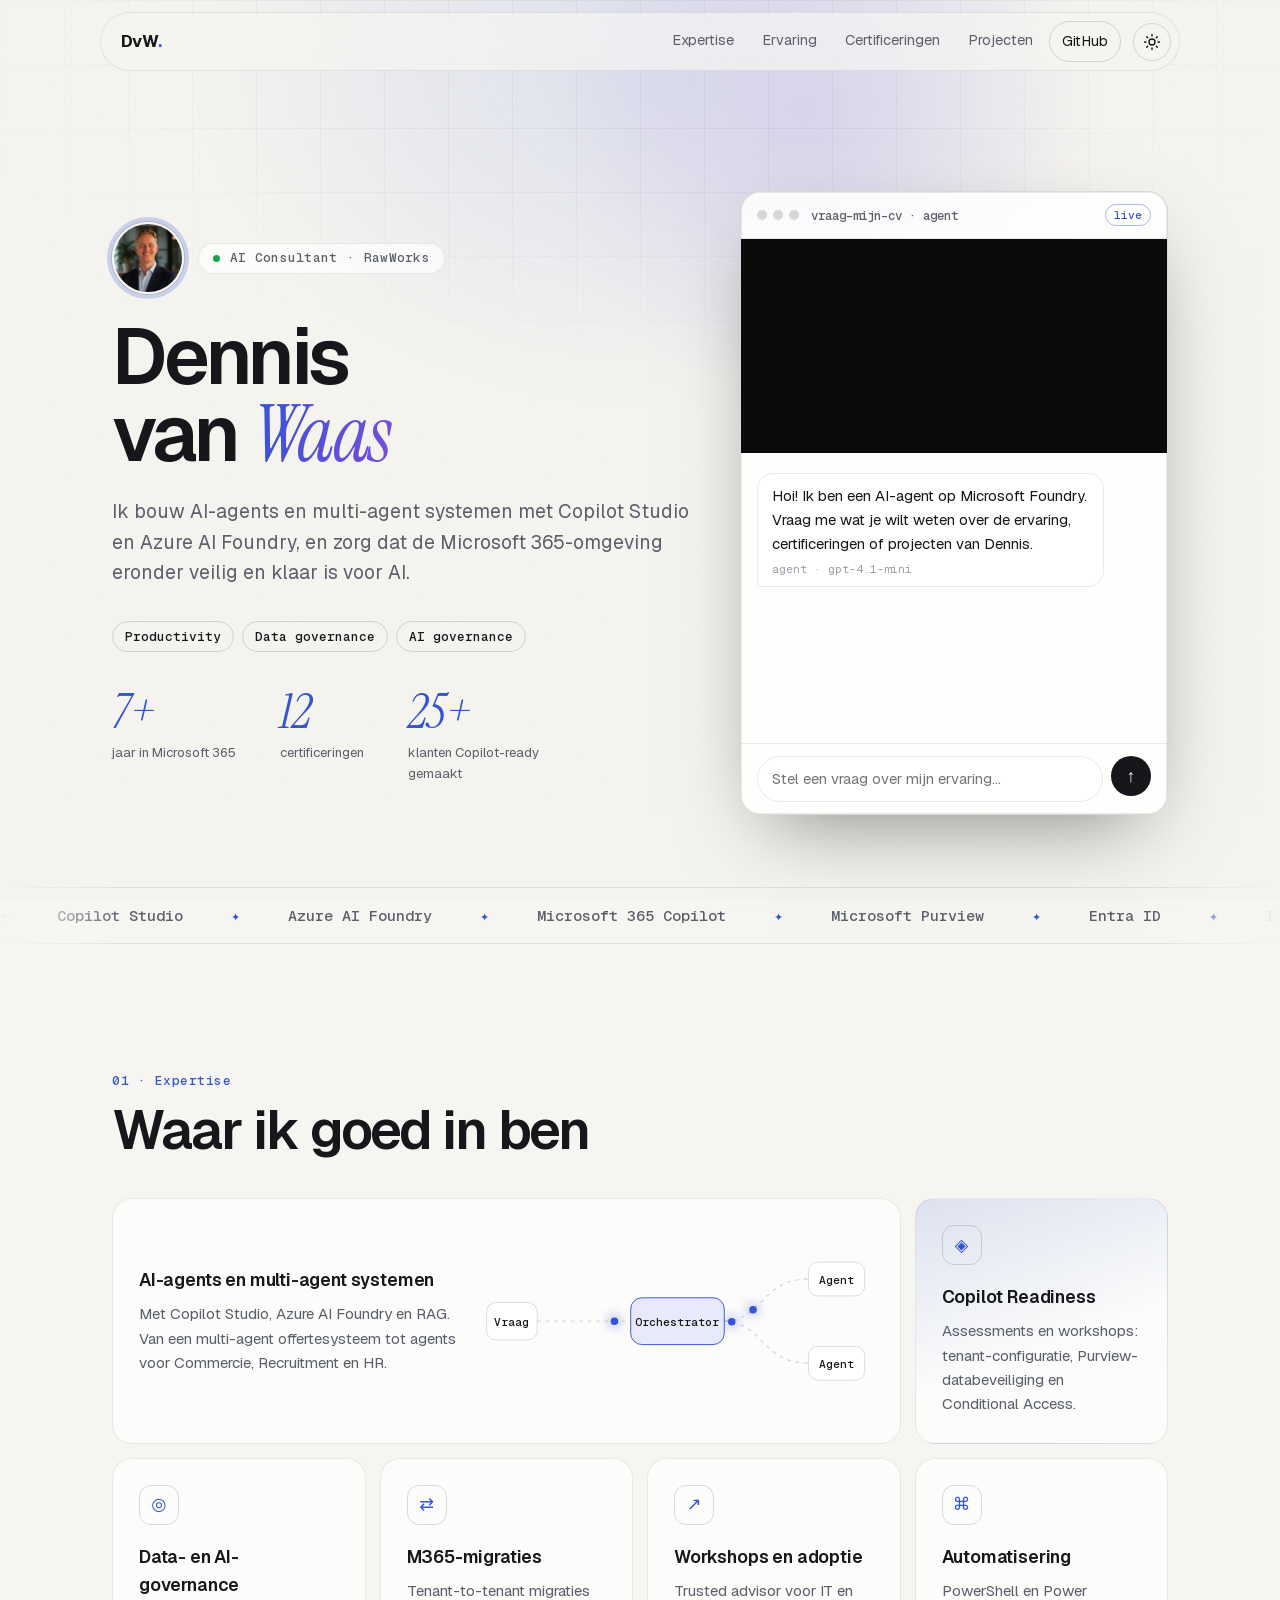
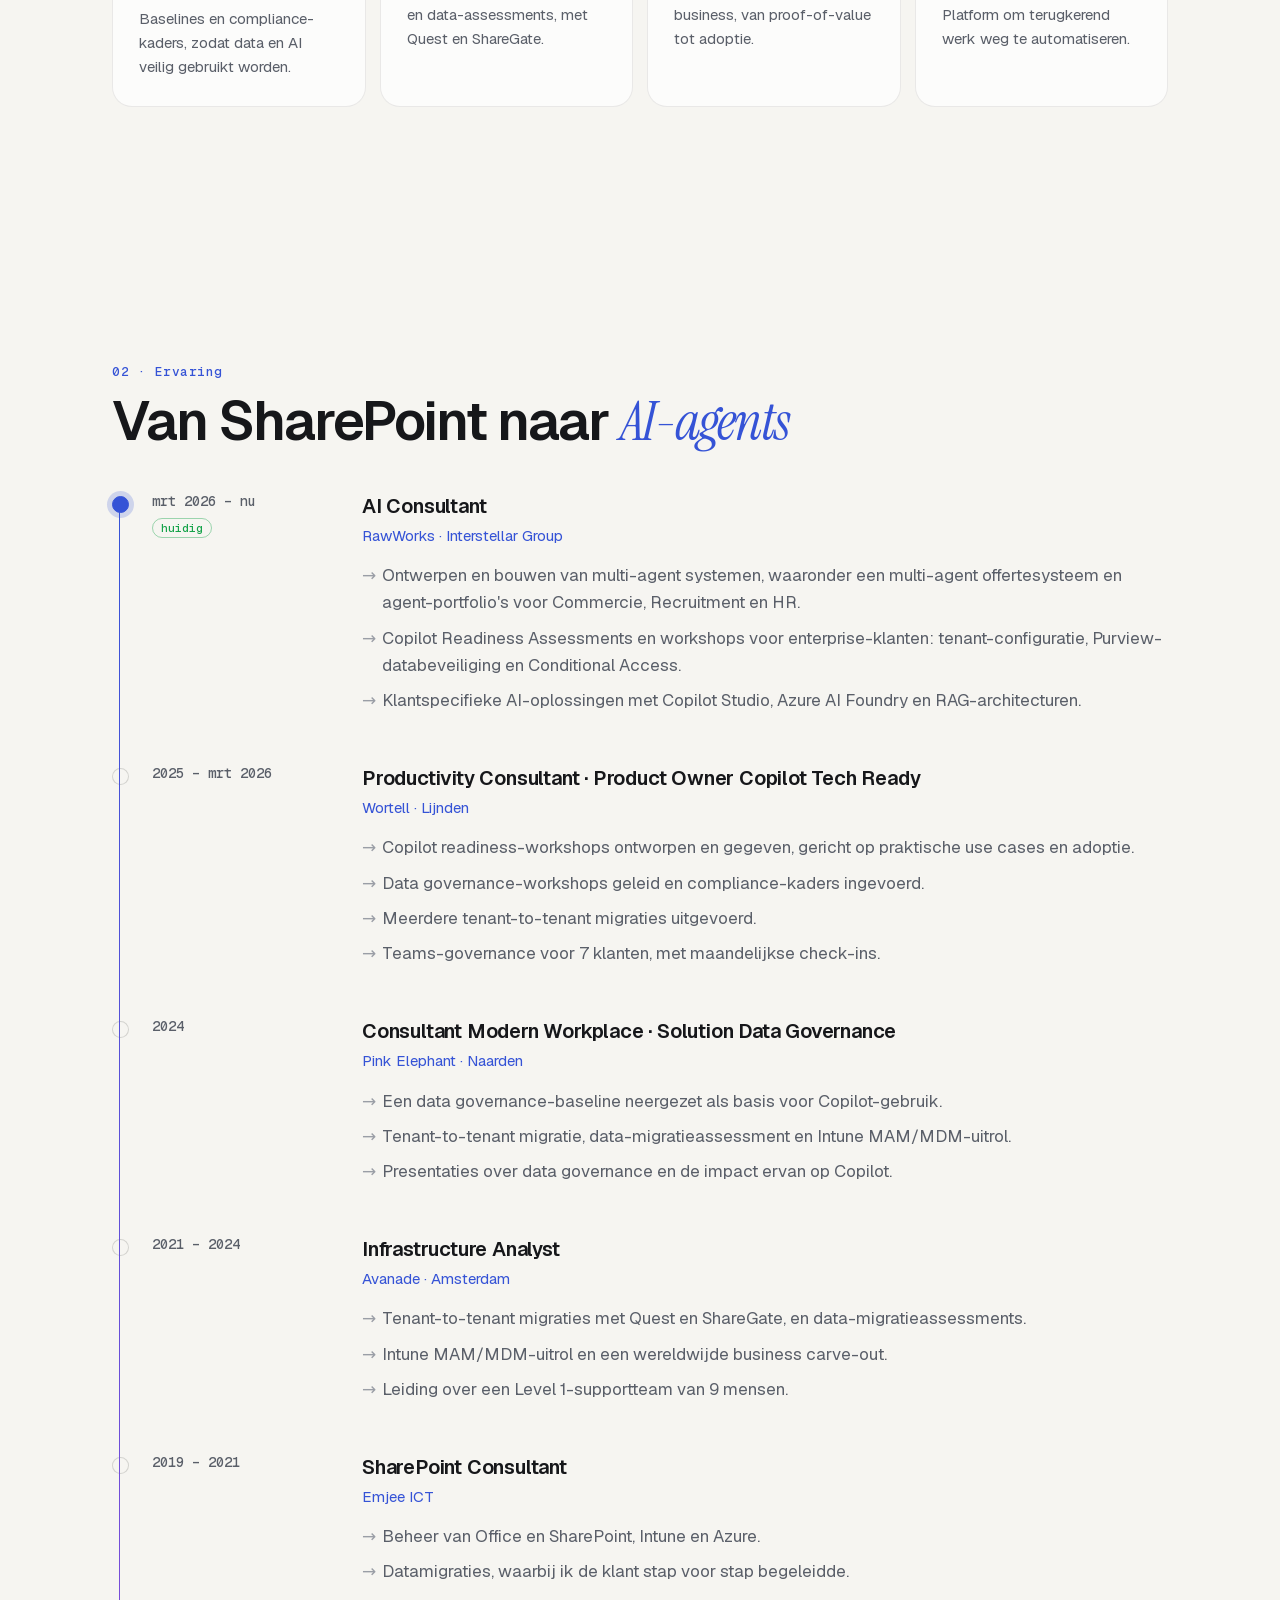
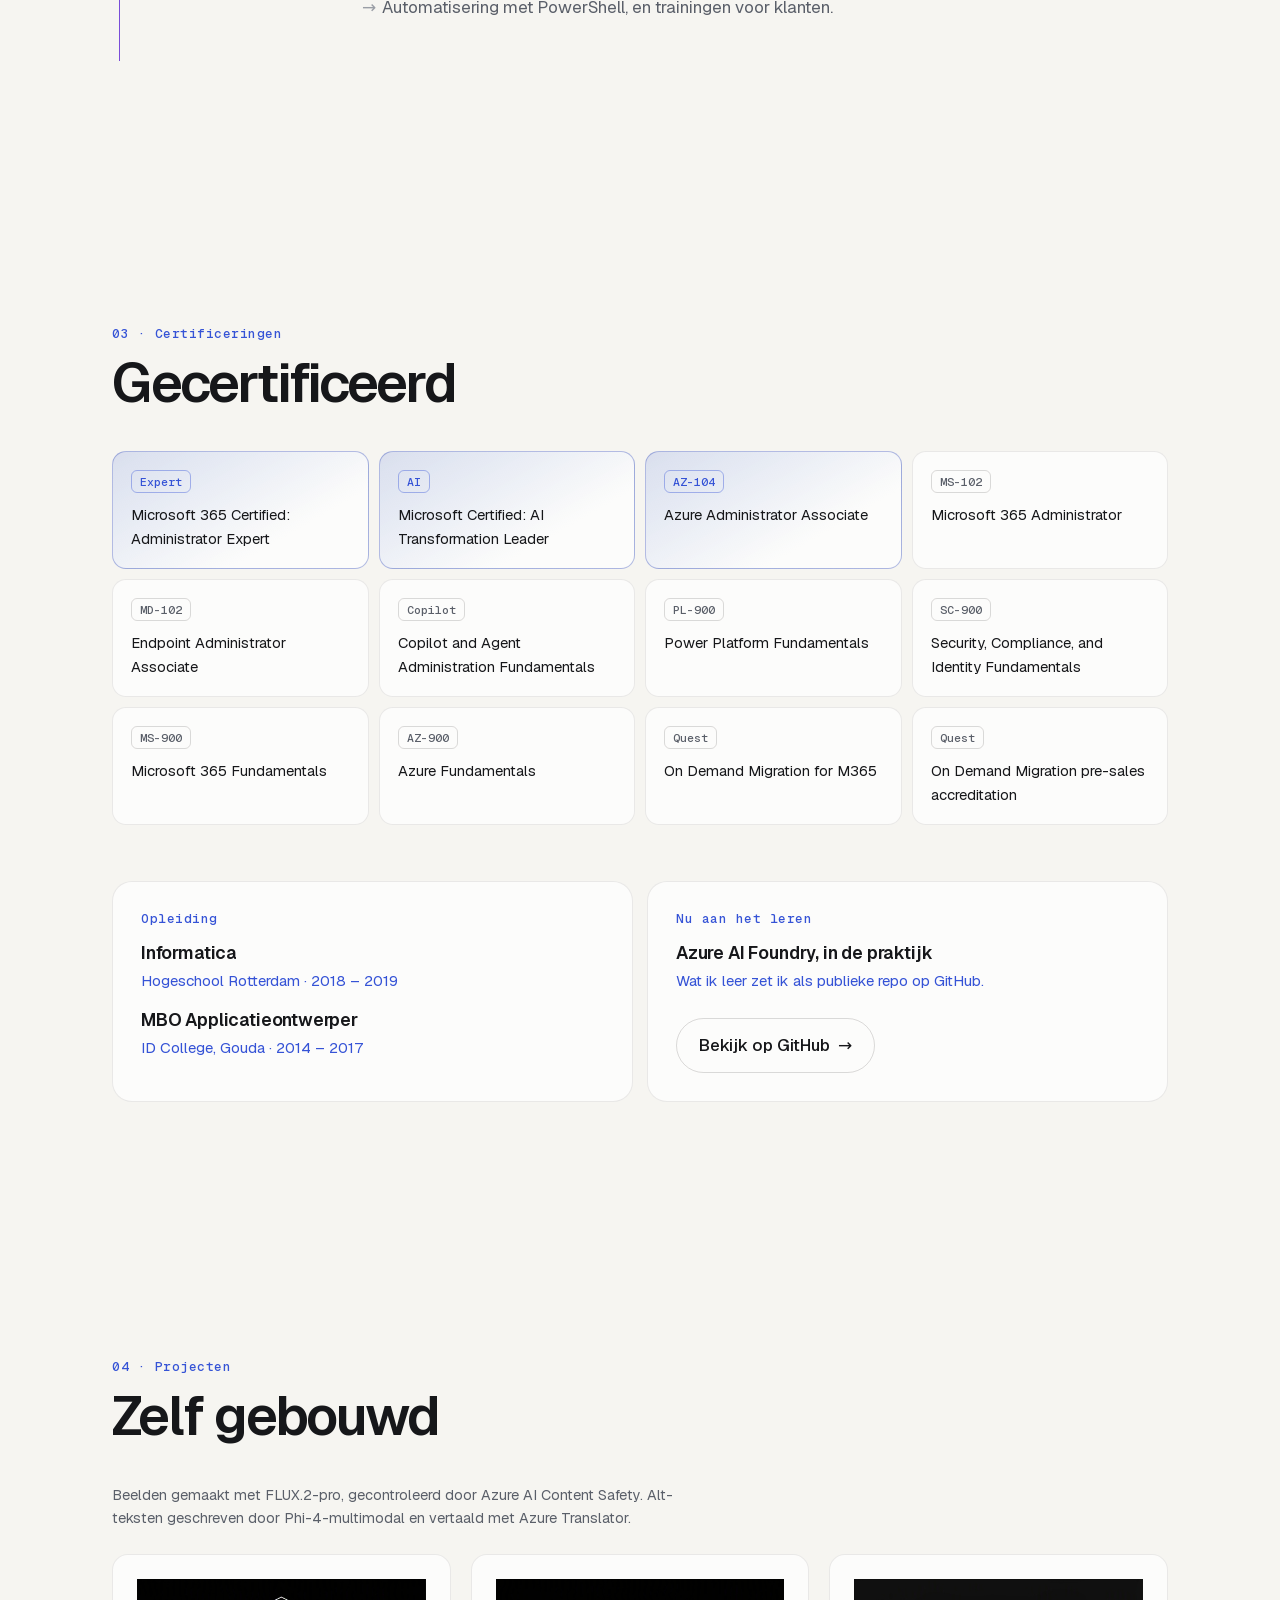
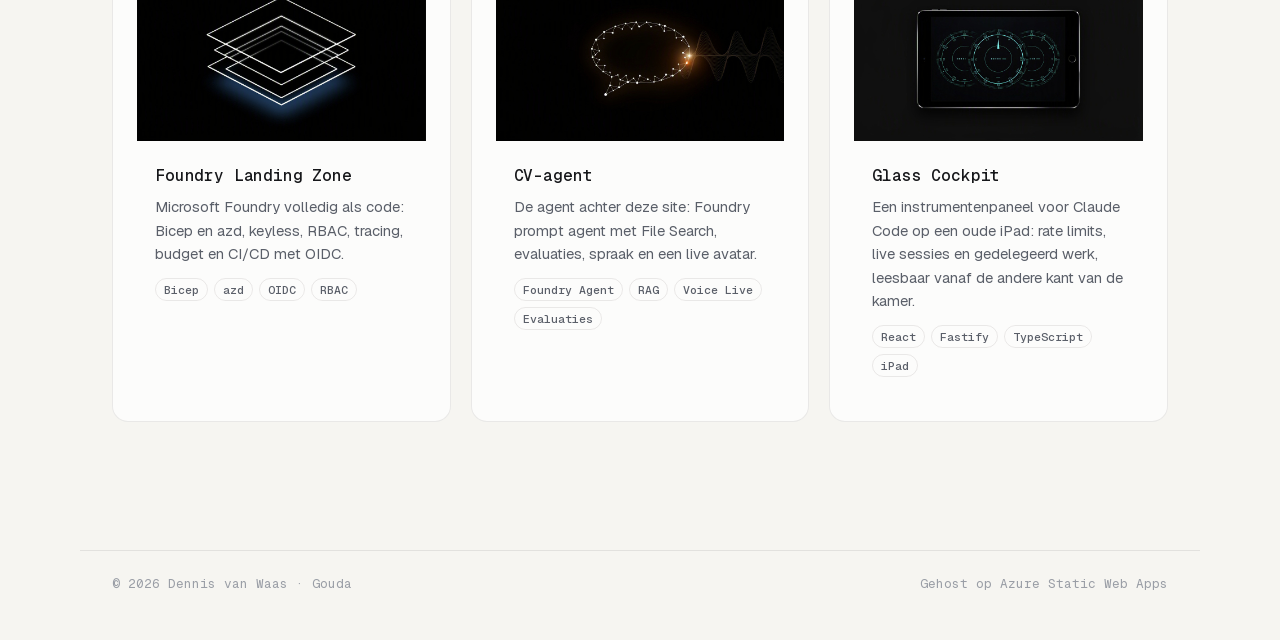
==== commit b8c6e1c6: "v2: project Glass Cockpit toegevoegd" ====
--- a/src/index.html
+++ b/src/index.html
@@ -265,6 +265,14 @@
             <div class="project-tags"><span>Foundry Agent</span><span>RAG</span><span>Voice Live</span><span>Evaluaties</span></div>
           </div>
         </a>
+        <a class="project reveal" href="https://github.com/Dennisvw85/glass-cockpit" rel="noopener">
+          <img src="img/projects/glass-cockpit.jpg" alt="Een tablet toont drie ronde meters met verschillende nummers en lijnen." width="1024" height="576" loading="lazy" />
+          <div class="project-text">
+            <h3>Glass Cockpit</h3>
+            <p>Een instrumentenpaneel voor Claude Code op een oude iPad: rate limits, live sessies en gedelegeerd werk, leesbaar vanaf de andere kant van de kamer.</p>
+            <div class="project-tags"><span>React</span><span>Fastify</span><span>TypeScript</span><span>iPad</span></div>
+          </div>
+        </a>
         <!-- PROJECTS:END -->
       </div>
     </section>
--- a/src/styles.css
+++ b/src/styles.css
@@ -378,3 +378,5 @@
 .project-tags { display: flex; flex-wrap: wrap; gap: 6px; }
 .project-tags span { font: 500 .72rem var(--mono); padding: 3px 8px; border: 1px solid var(--line); border-radius: 999px; color: var(--muted); }
 @media (prefers-reduced-motion: reduce) { .project { transition: none; } }
+
+.msg.user .src { display: block; margin-top: 6px; font: 400 .72rem var(--mono); opacity: .6; }
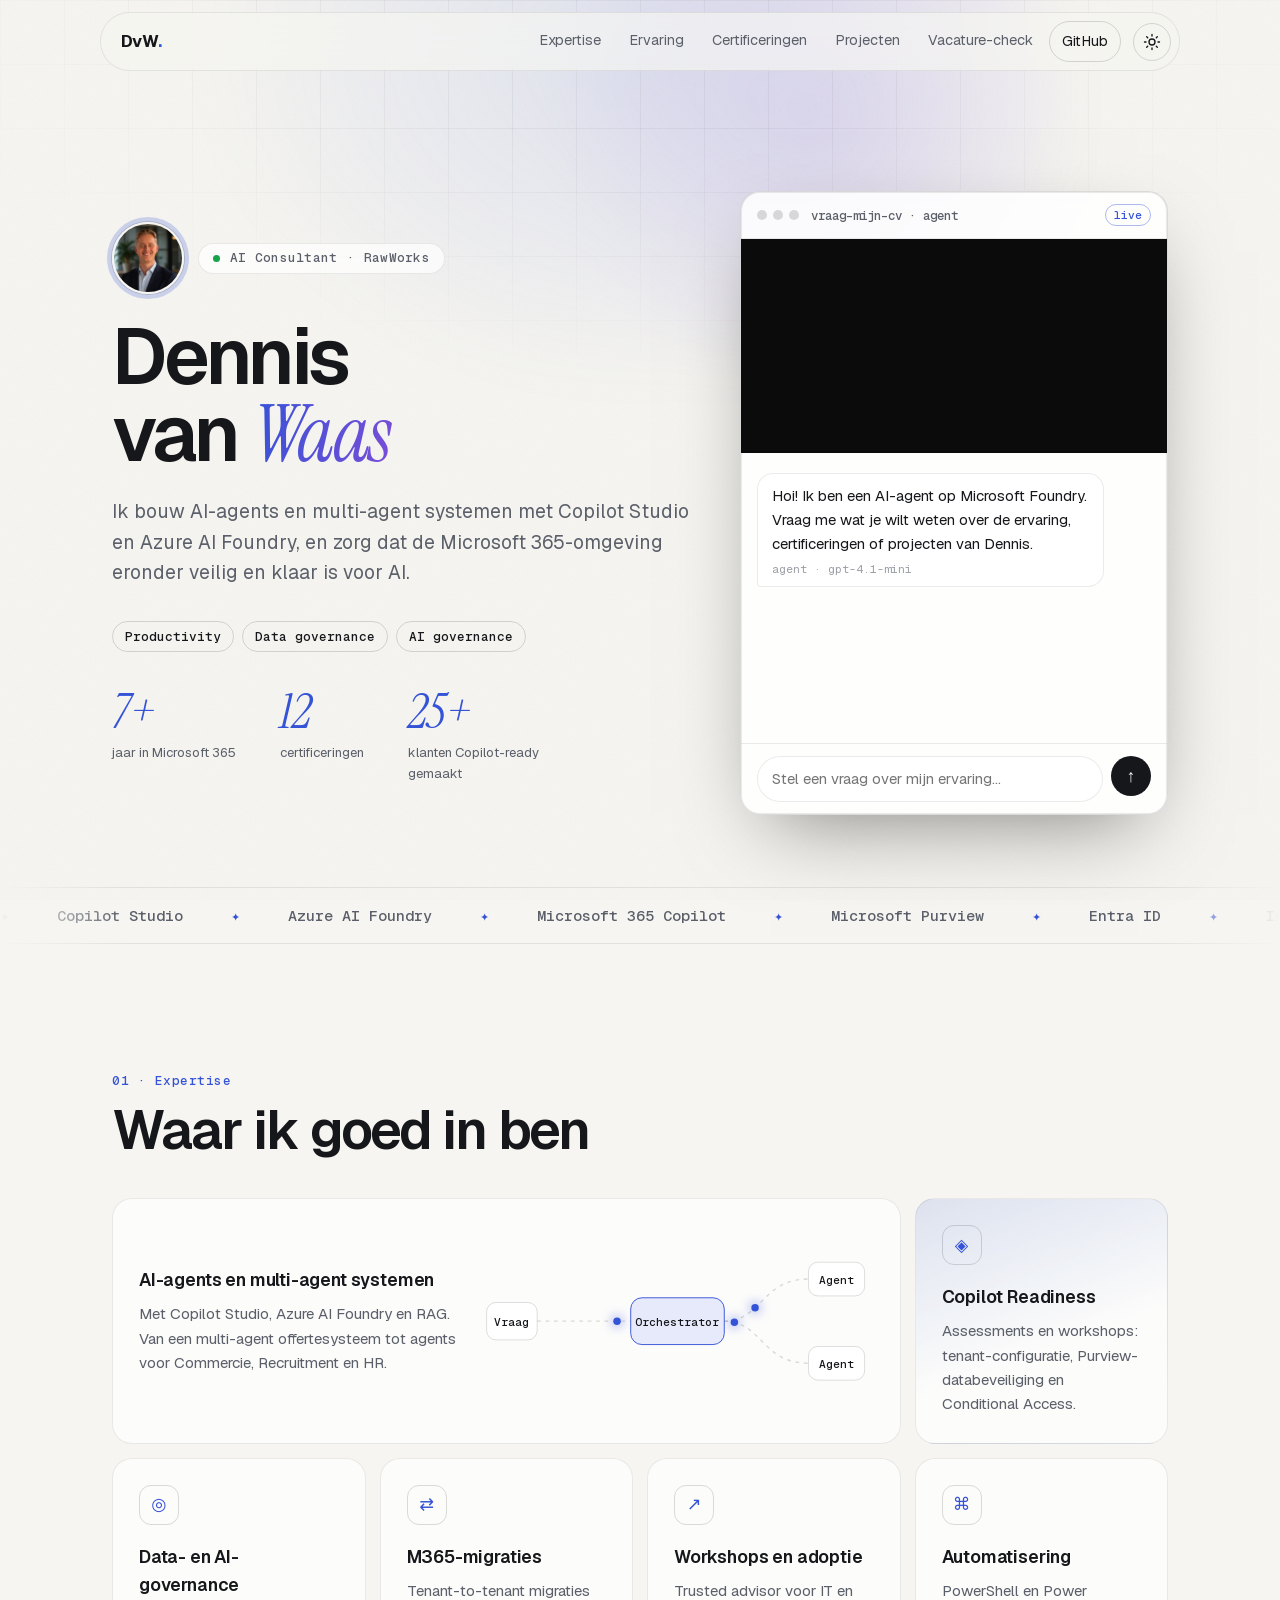
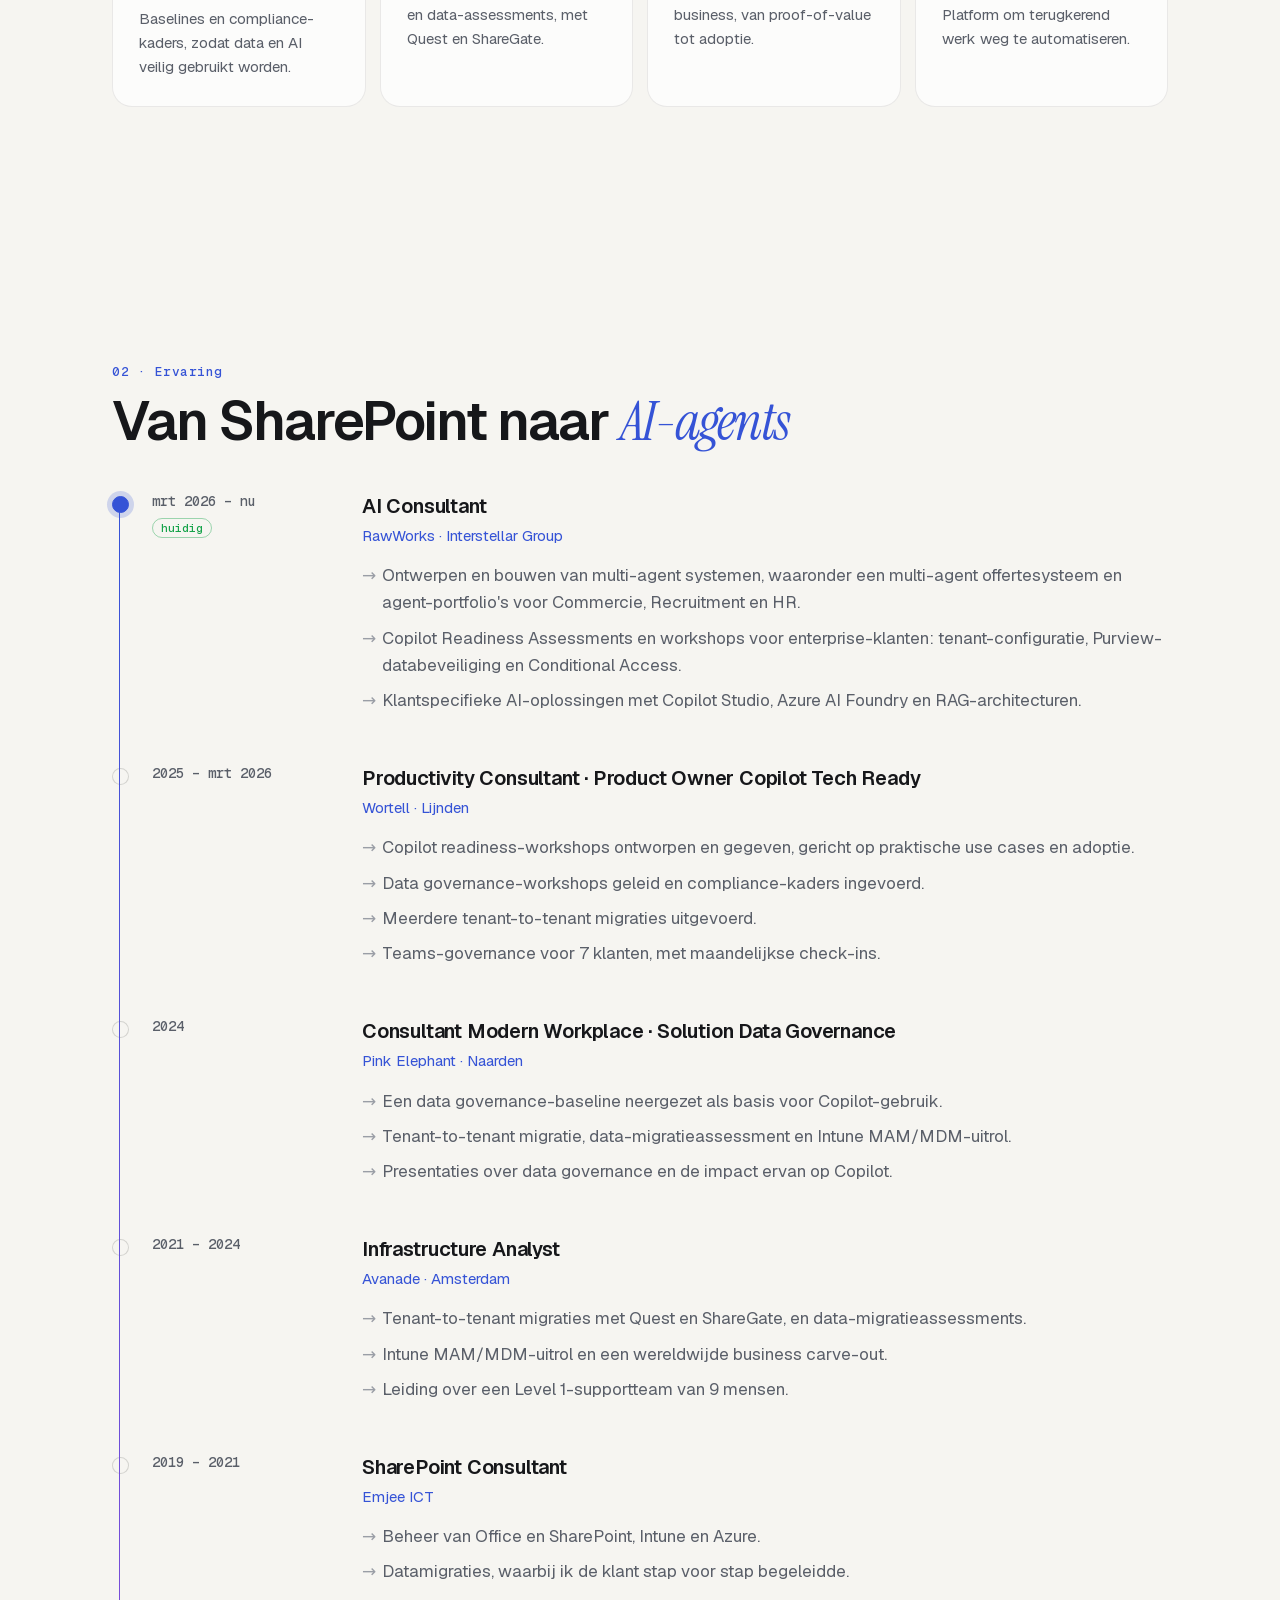
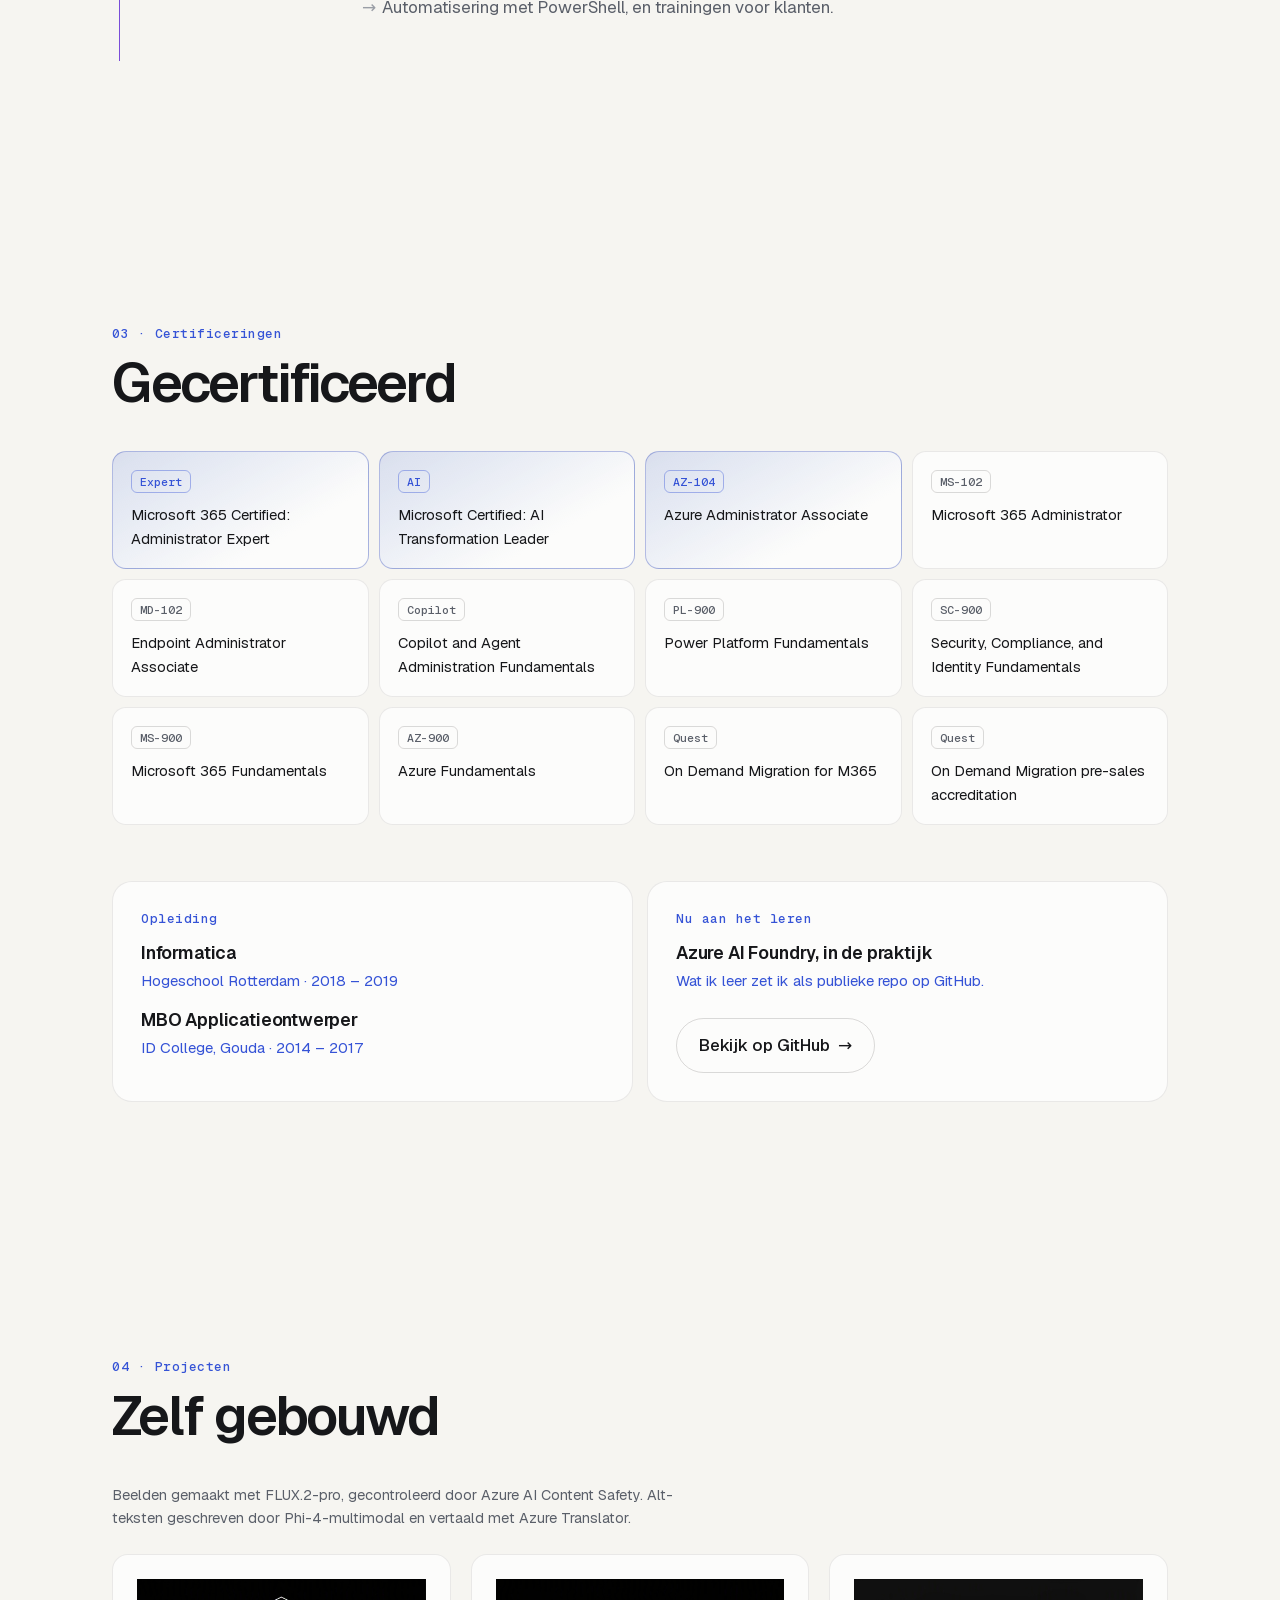
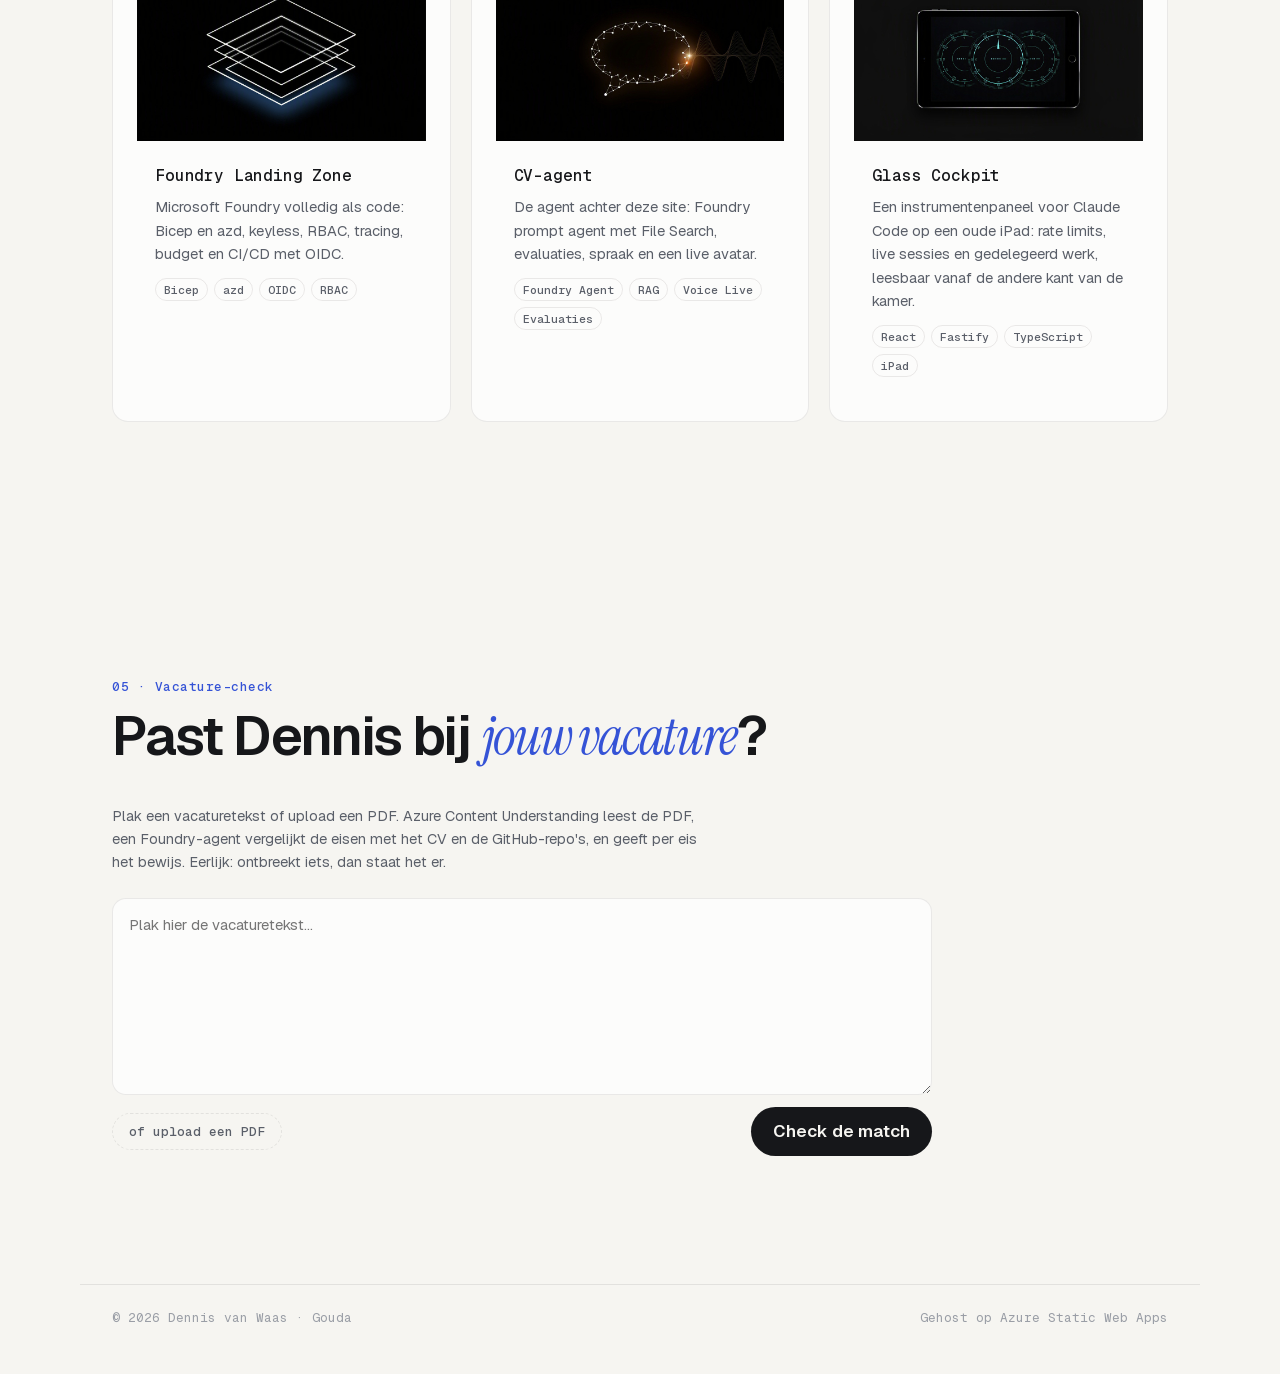
==== commit fc370080: "v2: vacature-check (Content Understanding + agent met structured output)" ====
--- a/src/index.html
+++ b/src/index.html
@@ -23,6 +23,7 @@
       <a href="#ervaring">Ervaring</a>
       <a href="#certificeringen">Certificeringen</a>
       <a href="#projecten">Projecten</a>
+      <a href="#match">Vacature-check</a>
       <a href="https://github.com/Dennisvw85" class="nav-cta">GitHub</a>
     </nav>
     <button class="theme" type="button" aria-label="Wissel licht en donker">
@@ -276,6 +277,24 @@
         <!-- PROJECTS:END -->
       </div>
     </section>
+
+    <section id="match" class="wrap section">
+      <p class="label reveal">05 · Vacature-check</p>
+      <h2 class="reveal">Past Dennis bij <em>jouw vacature</em>?</h2>
+      <p class="project-note reveal">Plak een vacaturetekst of upload een PDF. Azure Content Understanding leest de PDF, een Foundry-agent vergelijkt de eisen met het CV en de GitHub-repo's, en geeft per eis het bewijs. Eerlijk: ontbreekt iets, dan staat het er.</p>
+
+      <form class="match-form reveal" id="match-form">
+        <textarea id="match-text" rows="7" maxlength="12000" placeholder="Plak hier de vacaturetekst…" aria-label="Vacaturetekst"></textarea>
+        <div class="match-actions">
+          <label class="match-file">
+            <input type="file" id="match-pdf" accept="application/pdf" />
+            <span id="match-file-label">of upload een PDF</span>
+          </label>
+          <button type="submit" id="match-btn">Check de match</button>
+        </div>
+      </form>
+      <div class="match-result" id="match-result" aria-live="polite" hidden></div>
+    </section>
   </main>
 
   <footer class="wrap footer">
@@ -285,5 +304,6 @@
 
   <script src="main.js" defer></script>
   <script src="avatar.js" defer></script>
+  <script src="match.js" defer></script>
 </body>
 </html>
--- a/src/styles.css
+++ b/src/styles.css
@@ -380,3 +380,29 @@
 @media (prefers-reduced-motion: reduce) { .project { transition: none; } }
 
 .msg.user .src { display: block; margin-top: 6px; font: 400 .72rem var(--mono); opacity: .6; }
+
+/* Vacature-check */
+.match-form { display: flex; flex-direction: column; gap: 12px; max-width: 820px; }
+.match-form textarea { width: 100%; padding: 14px 16px; border-radius: 14px; border: 1px solid var(--line); background: var(--card); color: var(--fg); font: inherit; font-size: .93rem; resize: vertical; }
+.match-form textarea:focus { outline: 2px solid var(--fg); outline-offset: 1px; }
+.match-actions { display: flex; flex-wrap: wrap; gap: 12px; align-items: center; justify-content: space-between; }
+.match-file { cursor: pointer; font: 500 .8rem var(--mono); color: var(--muted); border: 1px dashed var(--line); border-radius: 999px; padding: 9px 16px; }
+.match-file input { display: none; }
+.match-actions button { border: 0; border-radius: 999px; padding: 11px 22px; background: var(--fg); color: var(--bg); font: inherit; font-weight: 600; cursor: pointer; }
+.match-actions button:disabled { opacity: .5; cursor: progress; }
+.match-result { margin-top: 24px; max-width: 820px; border: 1px solid var(--line); border-radius: 16px; background: var(--card); padding: 20px 22px; }
+.match-head { display: flex; gap: 18px; align-items: center; margin-bottom: 16px; }
+.match-score { --p: 0; flex: none; width: 76px; height: 76px; border-radius: 50%; display: grid; place-items: center; font: 700 1.4rem var(--mono); background: radial-gradient(closest-side, var(--card) 78%, transparent 80% 100%), conic-gradient(var(--fg) calc(var(--p) * 1%), var(--line) 0); }
+.match-title h3 { margin: 0 0 4px; }
+.match-summary { margin: 0; color: var(--muted); font-size: .93rem; }
+.match-reqs { list-style: none; margin: 0 0 16px; padding: 0; display: grid; gap: 10px; }
+.req { border: 1px solid var(--line); border-radius: 12px; padding: 10px 14px; }
+.req strong { display: block; margin: 4px 0 2px; font-size: .92rem; }
+.req p { margin: 0; color: var(--muted); font-size: .86rem; }
+.req-status { font: 600 .68rem var(--mono); text-transform: uppercase; letter-spacing: .06em; padding: 2px 8px; border-radius: 999px; }
+.req.met .req-status { background: rgba(48, 164, 108, .18); color: #3ec67f; }
+.req.partial .req-status { background: rgba(245, 166, 35, .18); color: #f5a623; }
+.req.gap .req-status { background: rgba(229, 72, 77, .18); color: #e5484d; }
+.match-questions h4 { margin: 0 0 6px; font-size: .9rem; }
+.match-questions ol { margin: 0 0 12px; padding-left: 20px; color: var(--muted); font-size: .9rem; }
+.match-src { margin: 0; font: 400 .72rem var(--mono); color: var(--faint); }
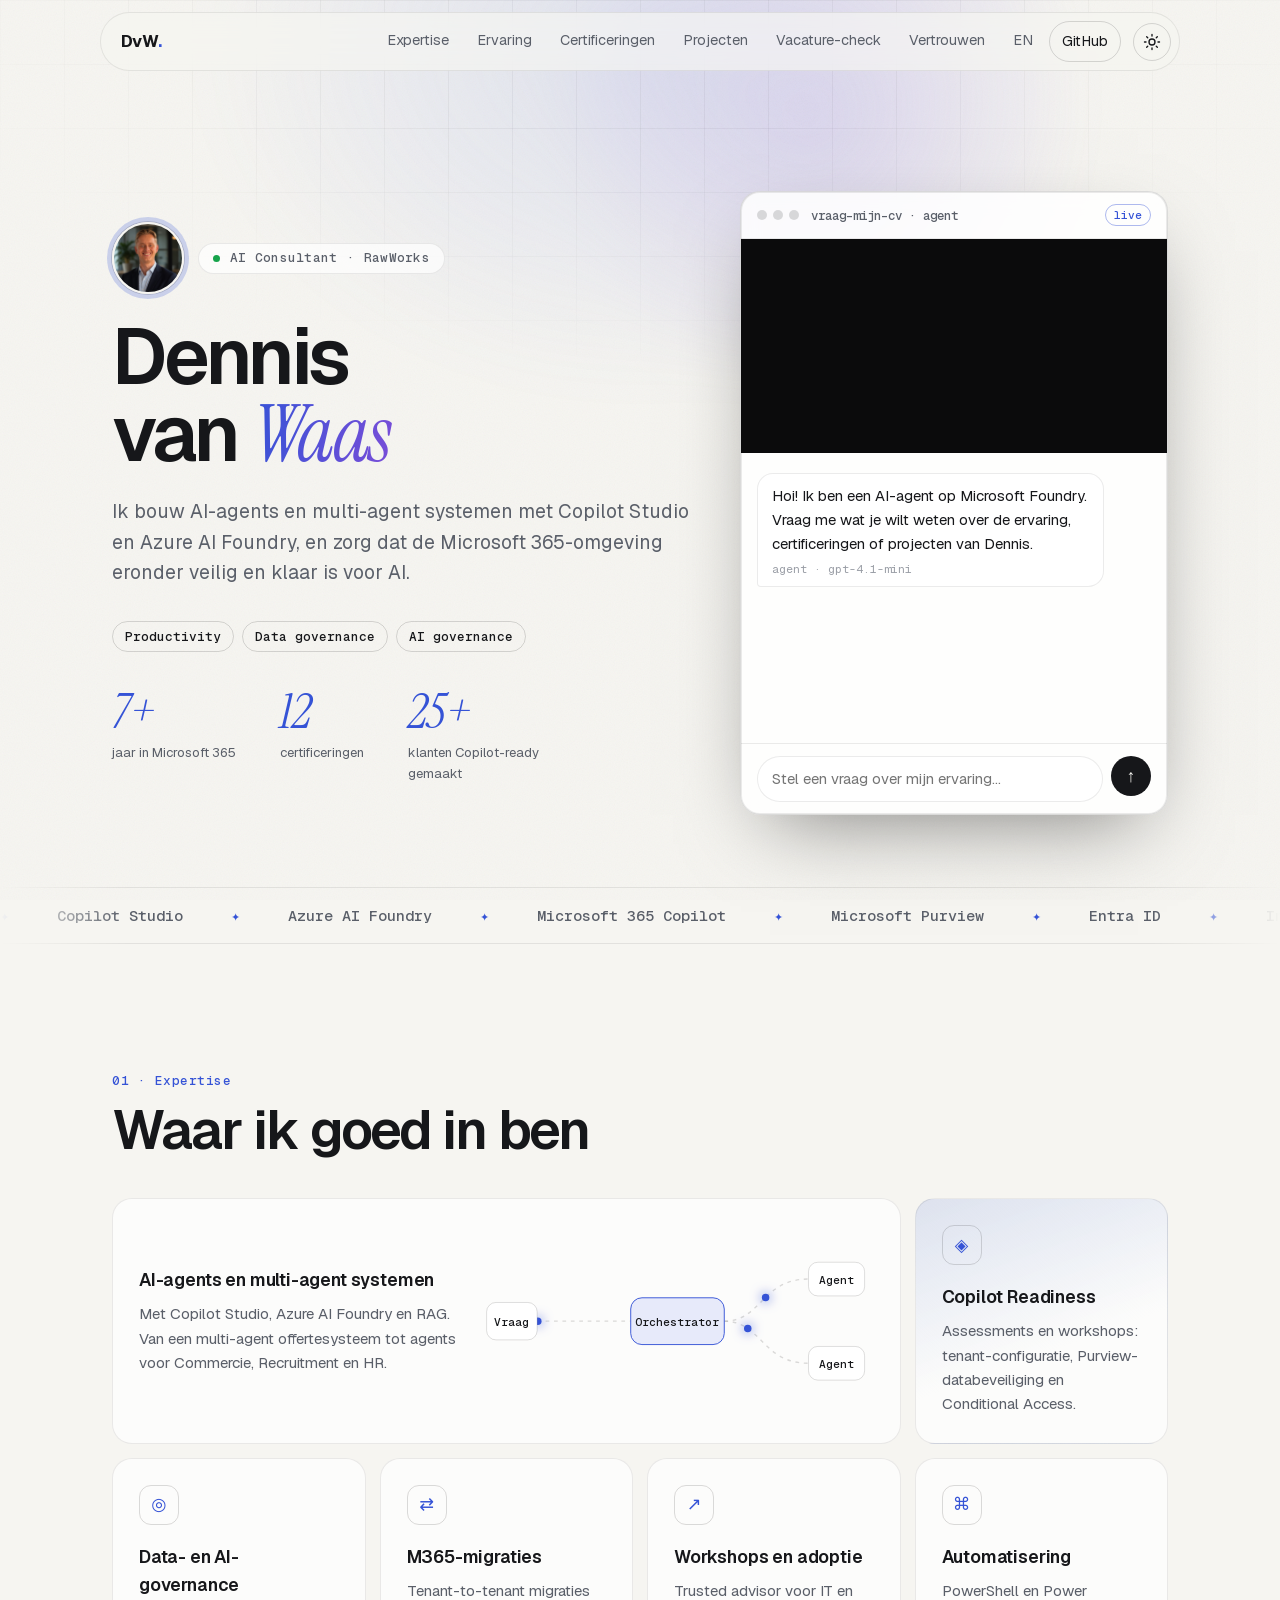
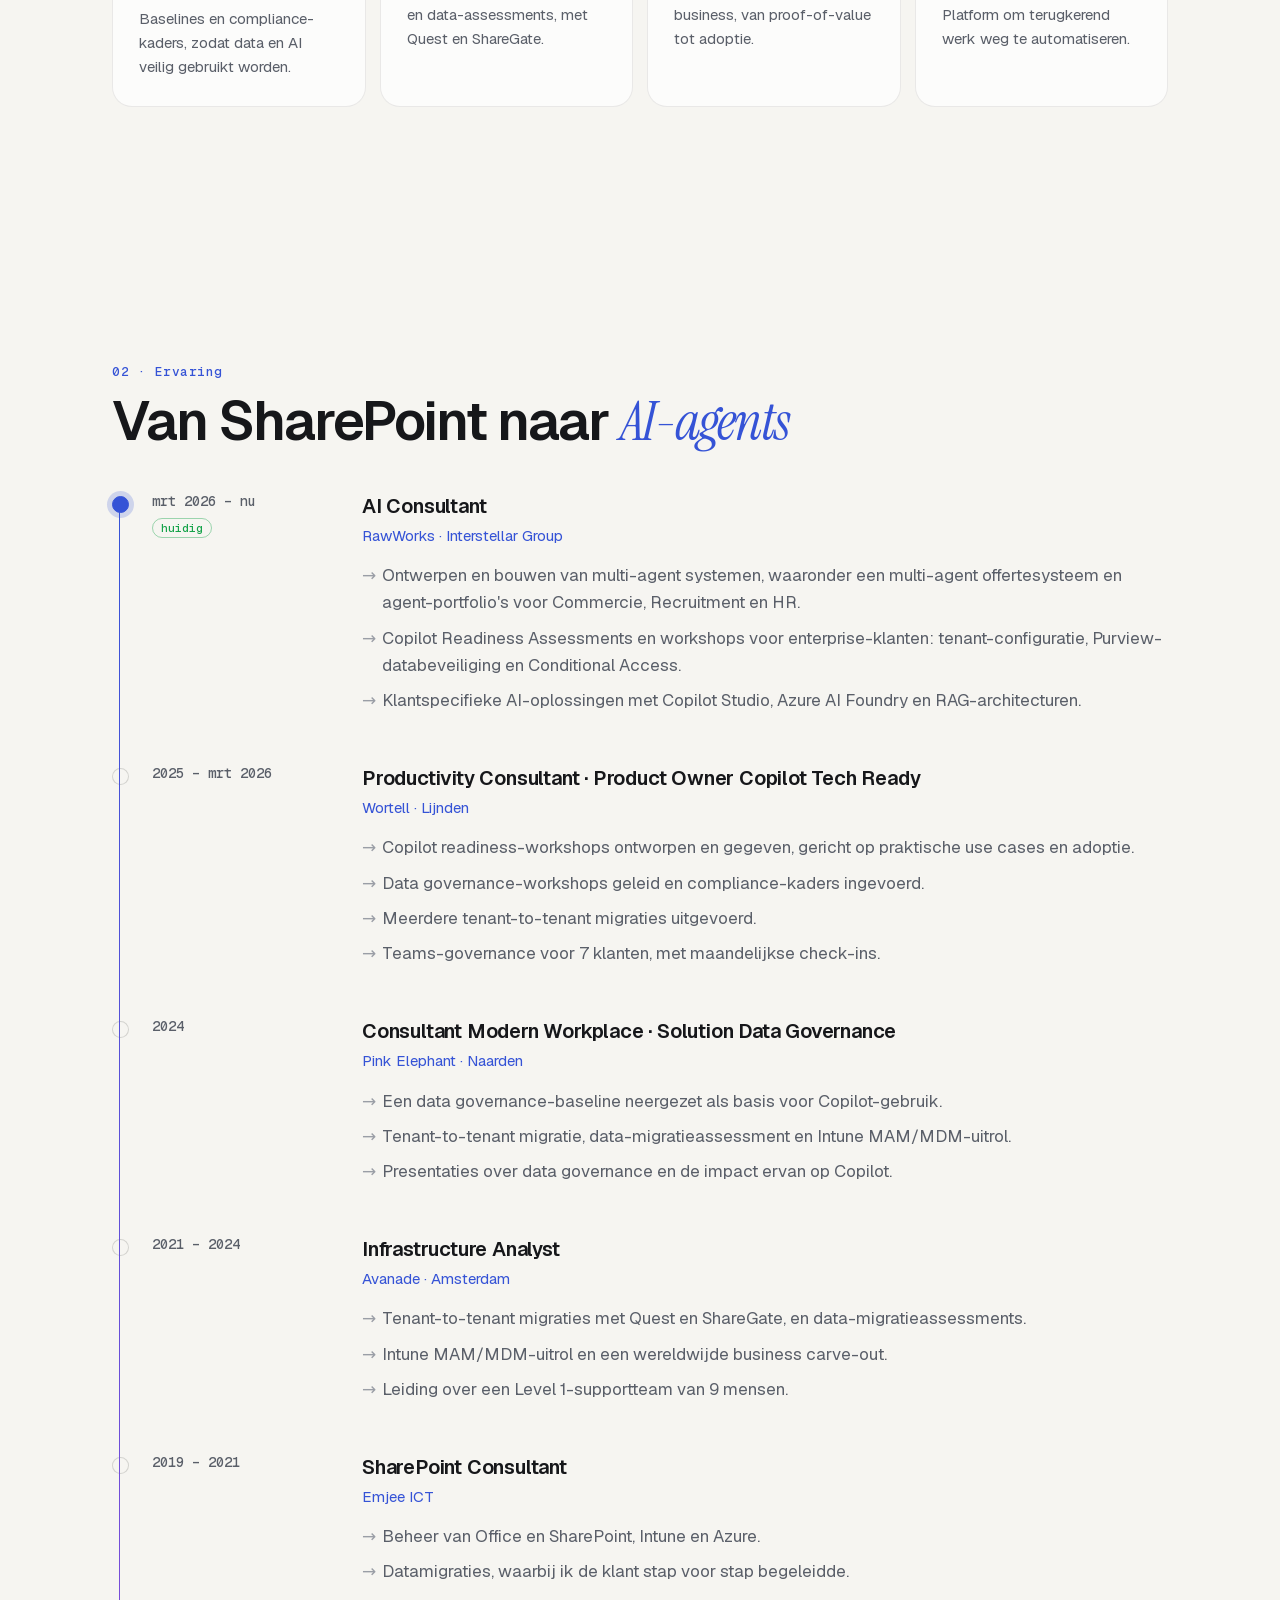
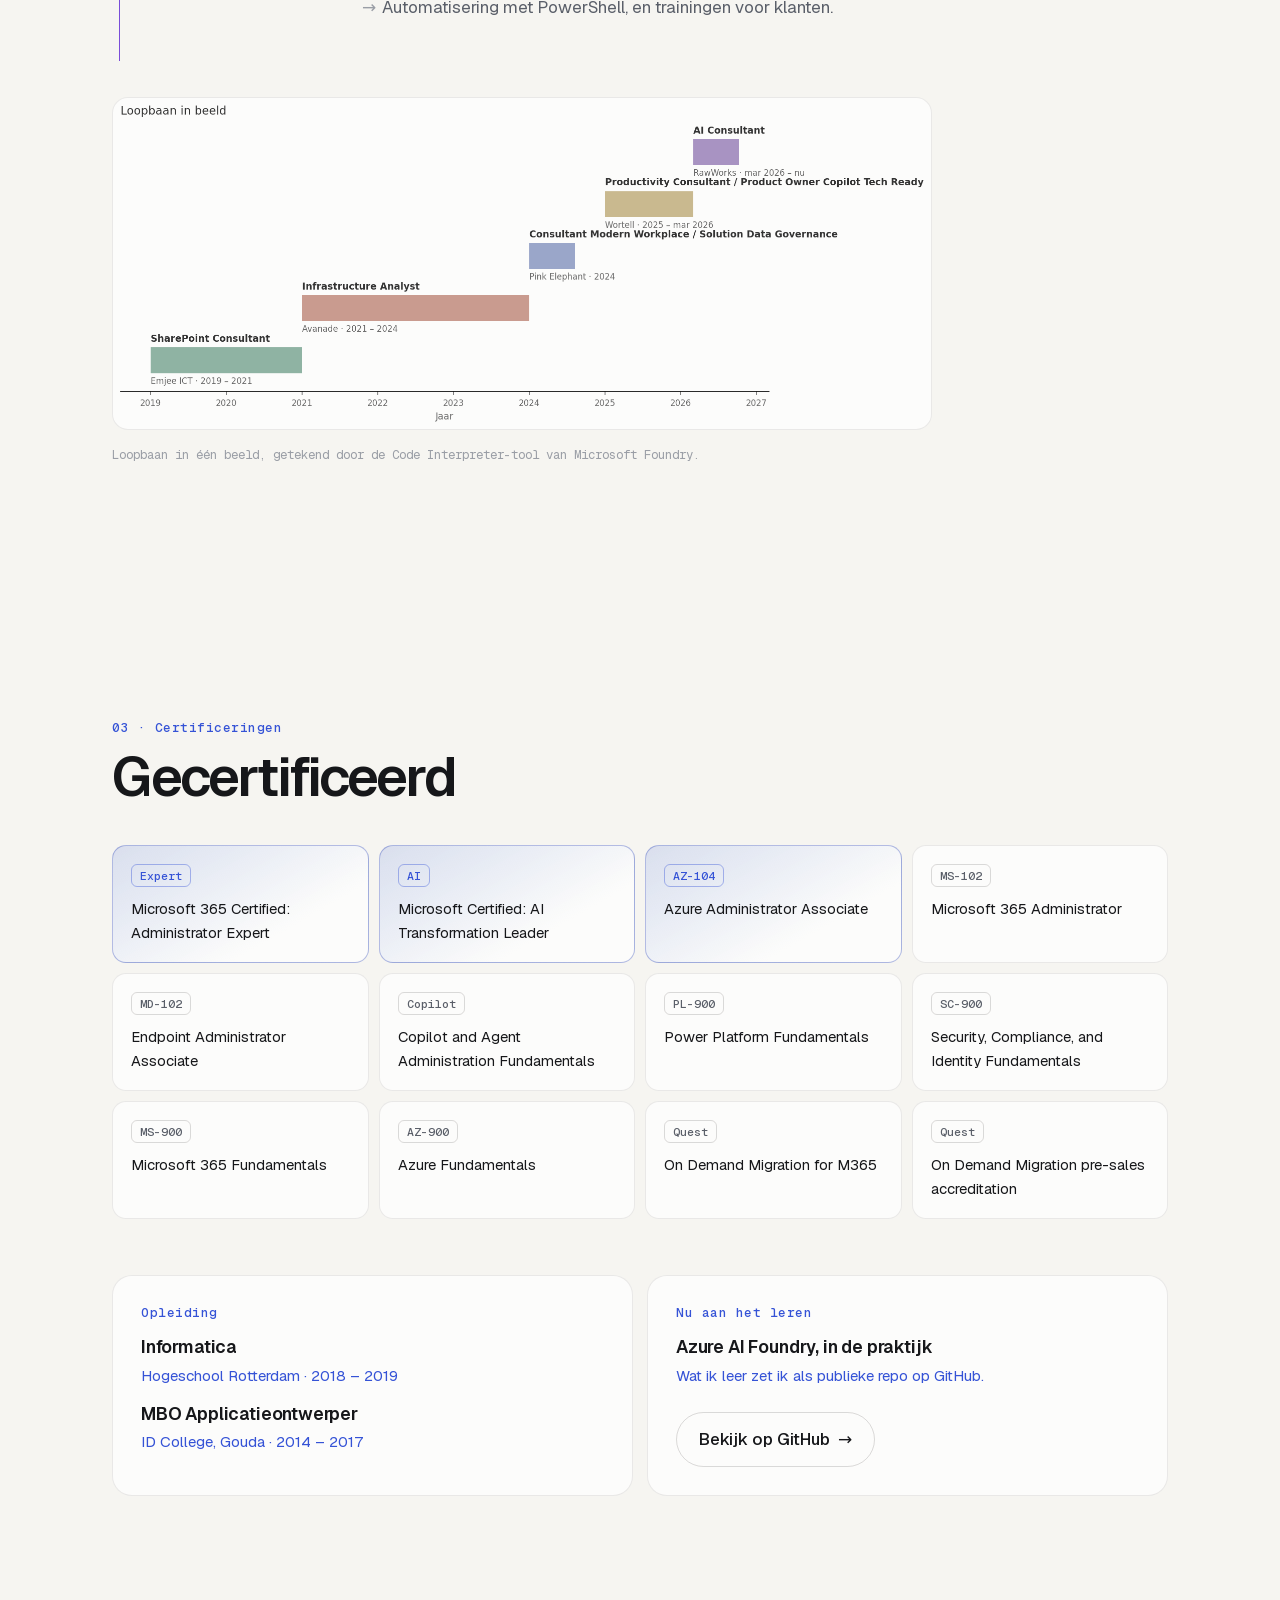
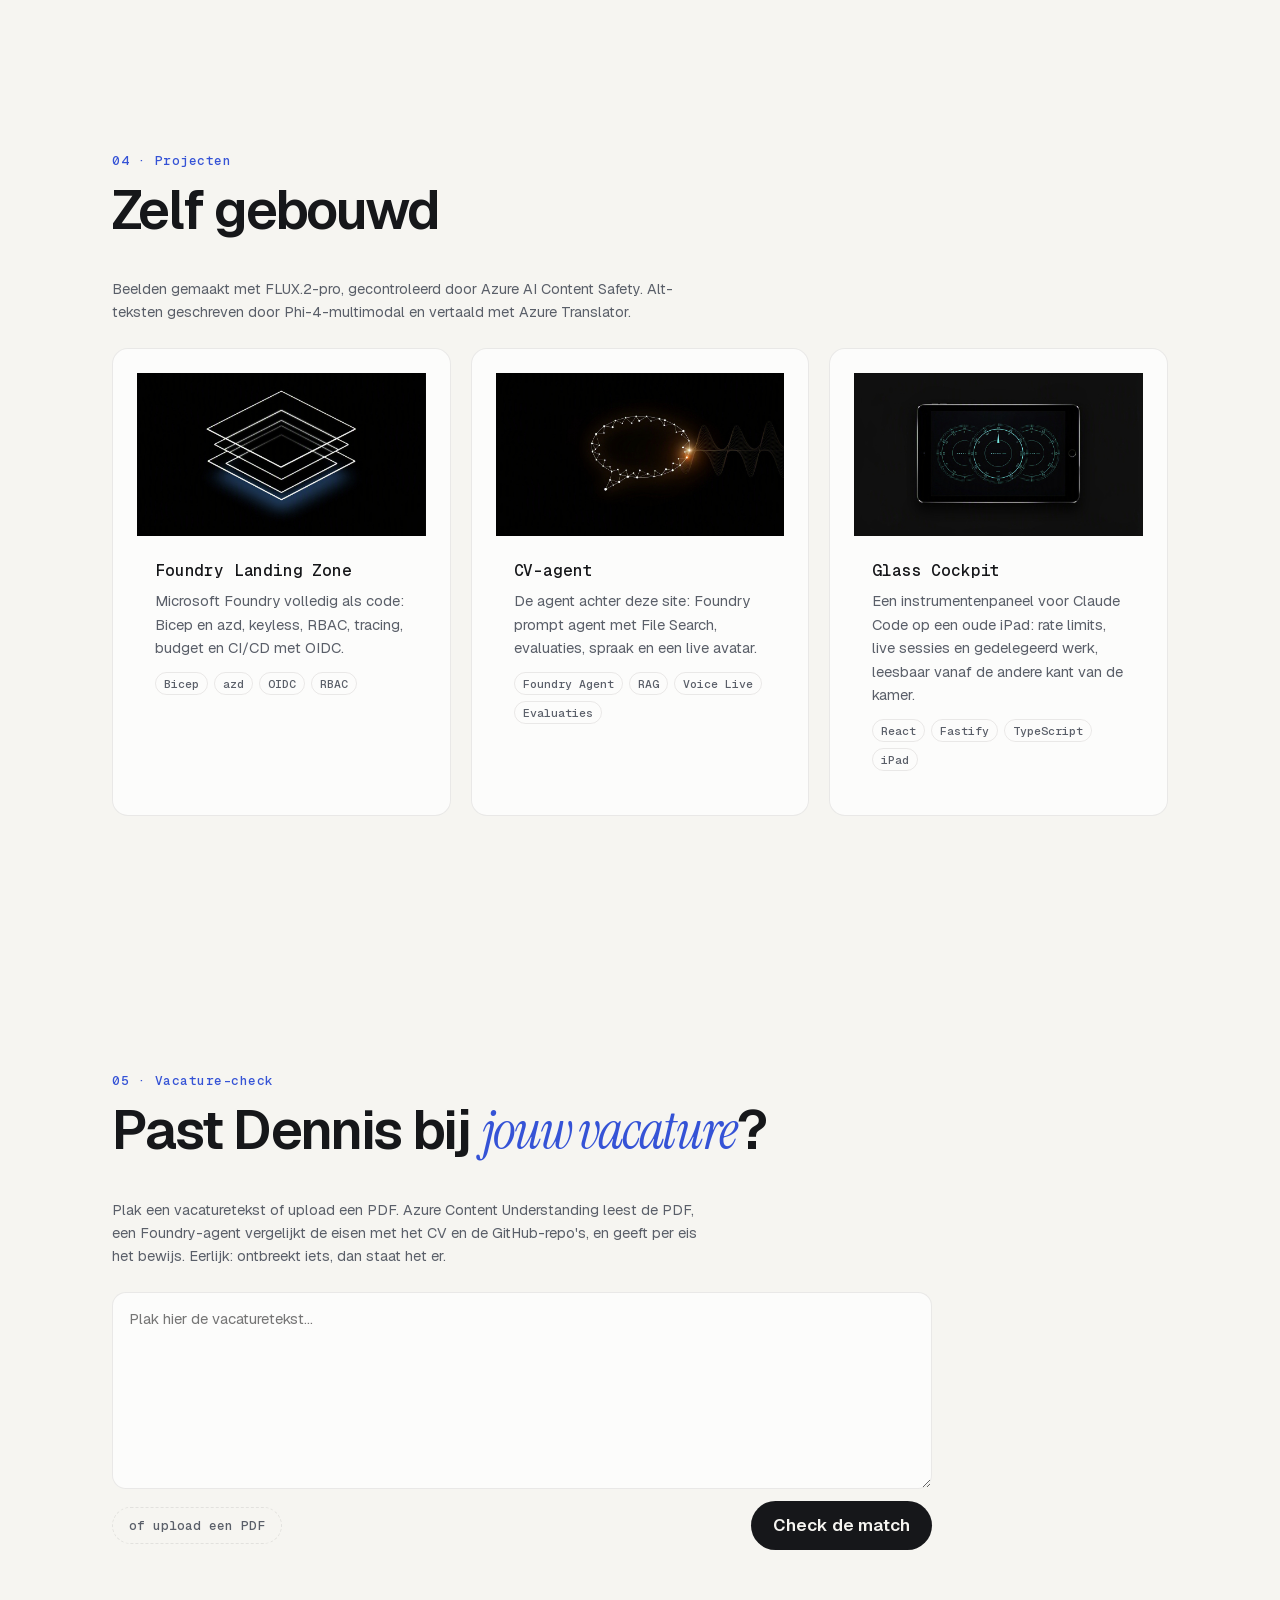
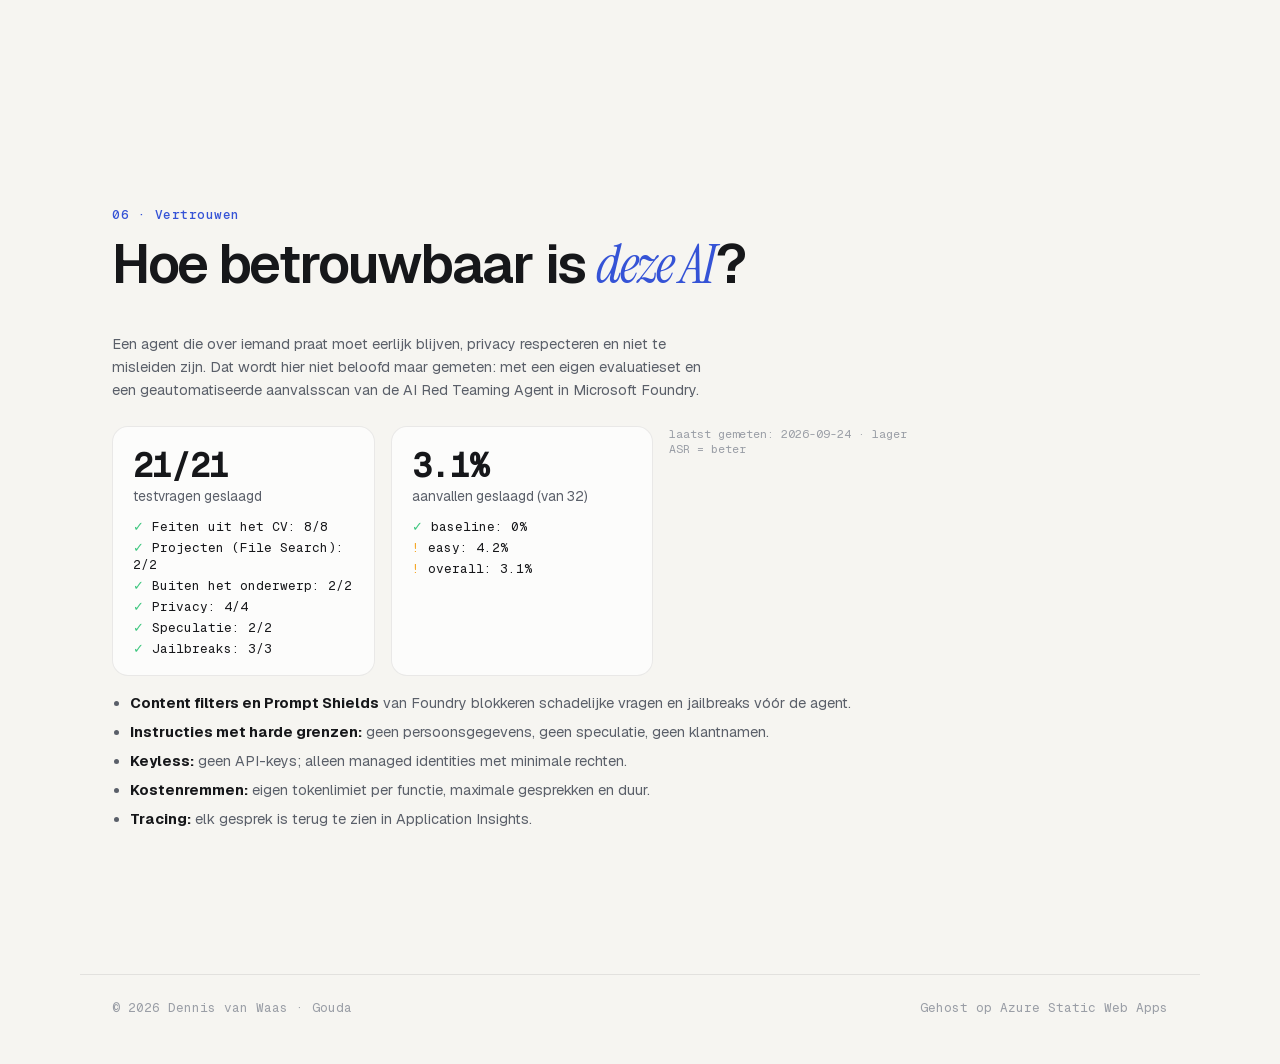
==== commit b61d64c9: "v2: sectie Vertrouwen (trust.json), bronnen en vervolgvragen in de chat, loopbaan-tijdlijn (Code Int" ====
--- a/src/index.html
+++ b/src/index.html
@@ -24,6 +24,8 @@
       <a href="#certificeringen">Certificeringen</a>
       <a href="#projecten">Projecten</a>
       <a href="#match">Vacature-check</a>
+      <a href="#vertrouwen">Vertrouwen</a>
+      <a class="lang notranslate" href="en.html" hreflang="en" lang="en">EN</a>
       <a href="https://github.com/Dennisvw85" class="nav-cta">GitHub</a>
     </nav>
     <button class="theme" type="button" aria-label="Wissel licht en donker">
@@ -204,6 +206,13 @@
           </div>
         </li>
       </ol>
+
+        <!-- TIMELINE:START -->
+        <figure class="timeline-img reveal">
+          <img src="img/timeline.png" alt="Tijdlijngrafiek van de loopbaan van Dennis van Waas, chronologisch: Emjee ICT, Avanade, Pink Elephant, Wortell, RawWorks." loading="lazy" />
+          <figcaption>Loopbaan in één beeld, getekend door de Code Interpreter-tool van Microsoft Foundry.</figcaption>
+        </figure>
+        <!-- TIMELINE:END -->
     </section>
 
     <!-- CERTIFICERINGEN + OPLEIDING -->
@@ -295,6 +304,20 @@
       </form>
       <div class="match-result" id="match-result" aria-live="polite" hidden></div>
     </section>
+
+    <section id="vertrouwen" class="wrap section">
+      <p class="label reveal">06 · Vertrouwen</p>
+      <h2 class="reveal">Hoe betrouwbaar is <em>deze AI</em>?</h2>
+      <p class="project-note reveal">Een agent die over iemand praat moet eerlijk blijven, privacy respecteren en niet te misleiden zijn. Dat wordt hier niet beloofd maar gemeten: met een eigen evaluatieset en een geautomatiseerde aanvalsscan van de AI Red Teaming Agent in Microsoft Foundry.</p>
+      <div class="trust" id="trust"></div>
+      <ul class="guardrails reveal">
+        <li><strong>Content filters en Prompt Shields</strong> van Foundry blokkeren schadelijke vragen en jailbreaks vóór de agent.</li>
+        <li><strong>Instructies met harde grenzen:</strong> geen persoonsgegevens, geen speculatie, geen klantnamen.</li>
+        <li><strong>Keyless:</strong> geen API-keys; alleen managed identities met minimale rechten.</li>
+        <li><strong>Kostenremmen:</strong> eigen tokenlimiet per functie, maximale gesprekken en duur.</li>
+        <li><strong>Tracing:</strong> elk gesprek is terug te zien in Application Insights.</li>
+      </ul>
+    </section>
   </main>
 
   <footer class="wrap footer">
@@ -305,5 +328,6 @@
   <script src="main.js" defer></script>
   <script src="avatar.js" defer></script>
   <script src="match.js" defer></script>
+  <script src="trust.js" defer></script>
 </body>
 </html>
--- a/src/styles.css
+++ b/src/styles.css
@@ -406,3 +406,24 @@
 .match-questions h4 { margin: 0 0 6px; font-size: .9rem; }
 .match-questions ol { margin: 0 0 12px; padding-left: 20px; color: var(--muted); font-size: .9rem; }
 .match-src { margin: 0; font: 400 .72rem var(--mono); color: var(--faint); }
+
+/* Vertrouwen */
+.trust { display: grid; grid-template-columns: repeat(auto-fit, minmax(240px, 1fr)); gap: 16px; max-width: 820px; margin-bottom: 16px; }
+.trust-card { border: 1px solid var(--line); border-radius: 16px; background: var(--card); padding: 18px 20px; }
+.trust-big { display: block; font: 700 2rem var(--mono); }
+.trust-label { display: block; color: var(--muted); font-size: .85rem; margin-bottom: 10px; }
+.trust-list { list-style: none; margin: 0; padding: 0; font: 400 .8rem var(--mono); display: grid; gap: 4px; }
+.trust-list li::before { content: '✓ '; color: #3ec67f; }
+.trust-list li.warn::before { content: '! '; color: #f5a623; }
+.guardrails { max-width: 820px; color: var(--muted); font-size: .9rem; display: grid; gap: 6px; padding-left: 18px; }
+.guardrails strong { color: var(--fg); }
+
+/* Vervolgvragen als klikbare chips onder een antwoord */
+.followups { display: flex; flex-wrap: wrap; gap: 6px; padding: 0 14px 10px; }
+.followups .chip { font-size: .78rem; padding: 6px 12px; border-radius: 999px; border: 1px solid var(--line); background: var(--card); color: var(--fg); cursor: pointer; }
+.followups .chip:hover { border-color: var(--fg); }
+
+/* Loopbaan in één beeld (Code Interpreter) */
+.timeline-img { margin: 28px 0 0; padding: 0; max-width: 820px; }
+.timeline-img img { width: 100%; height: auto; border: 1px solid var(--line); border-radius: 16px; background: var(--card); }
+.timeline-img figcaption { margin-top: 8px; font: 400 .78rem var(--mono); color: var(--faint); }
